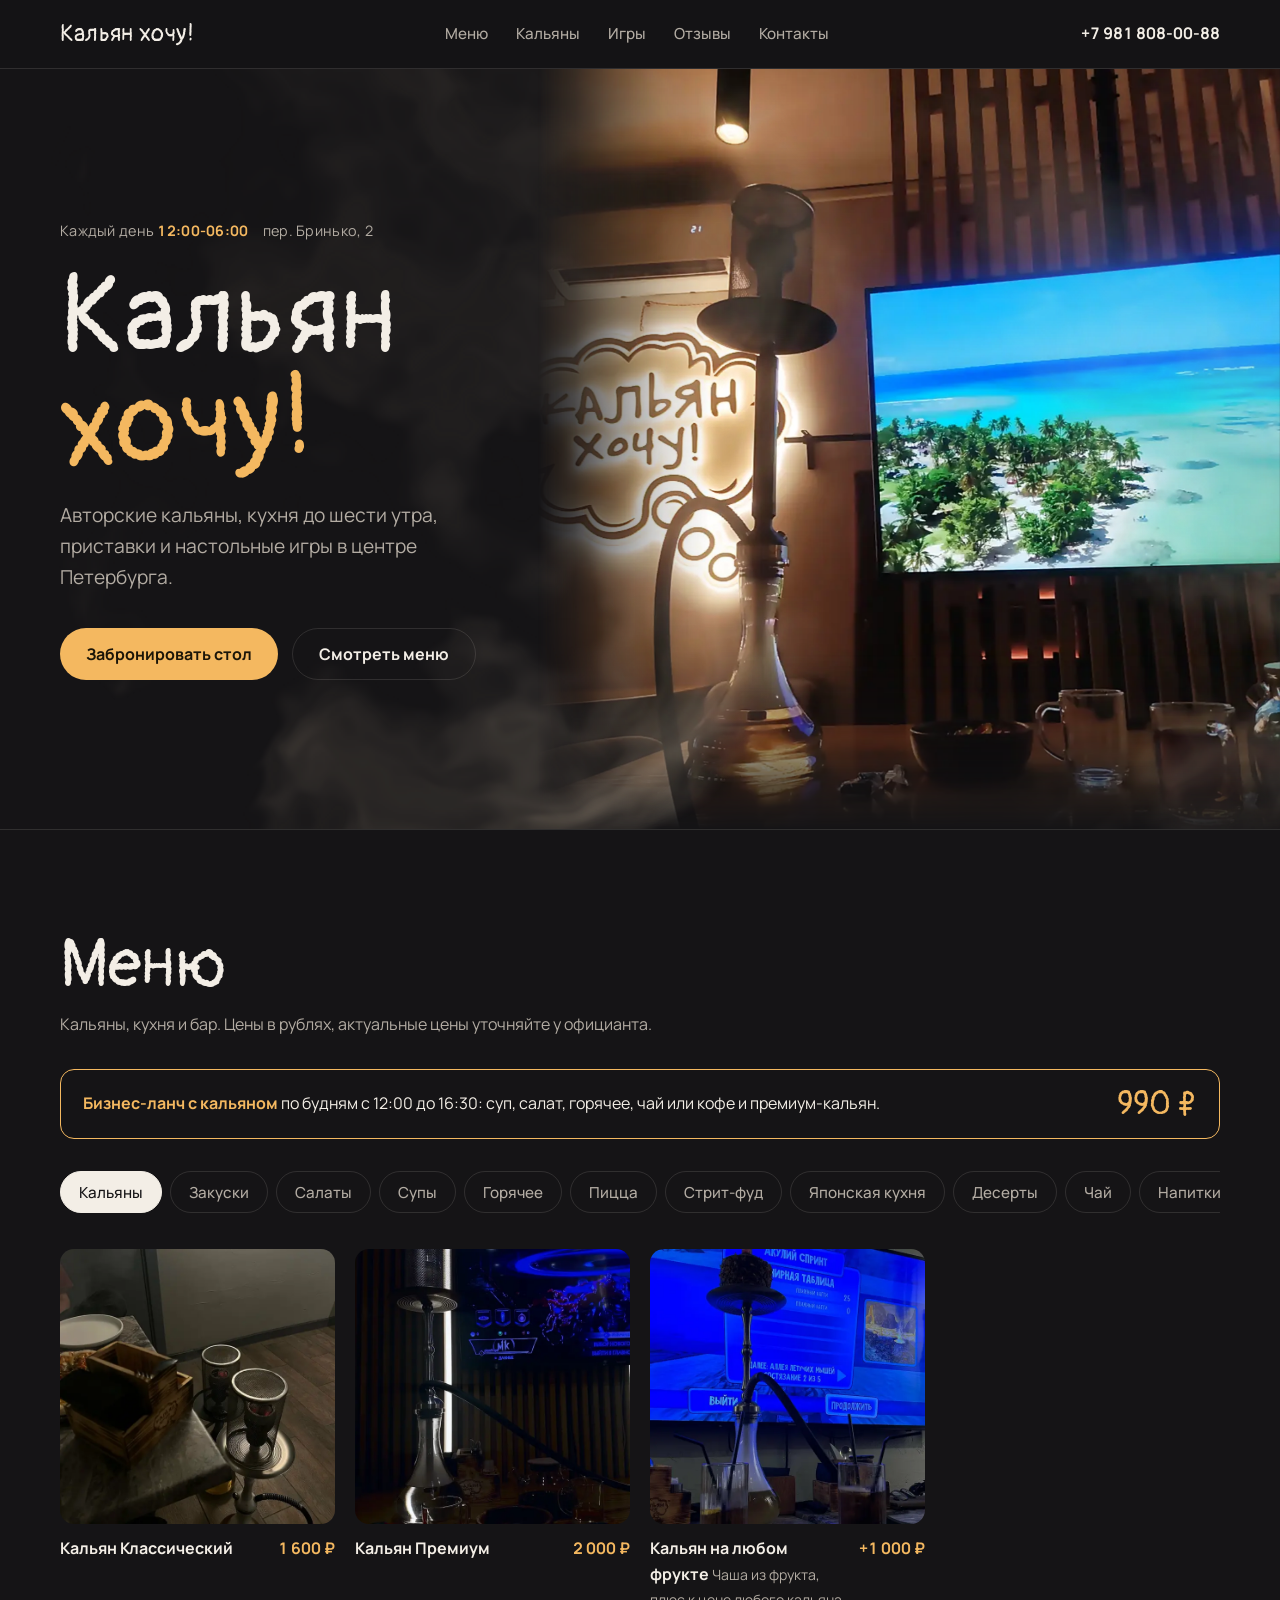
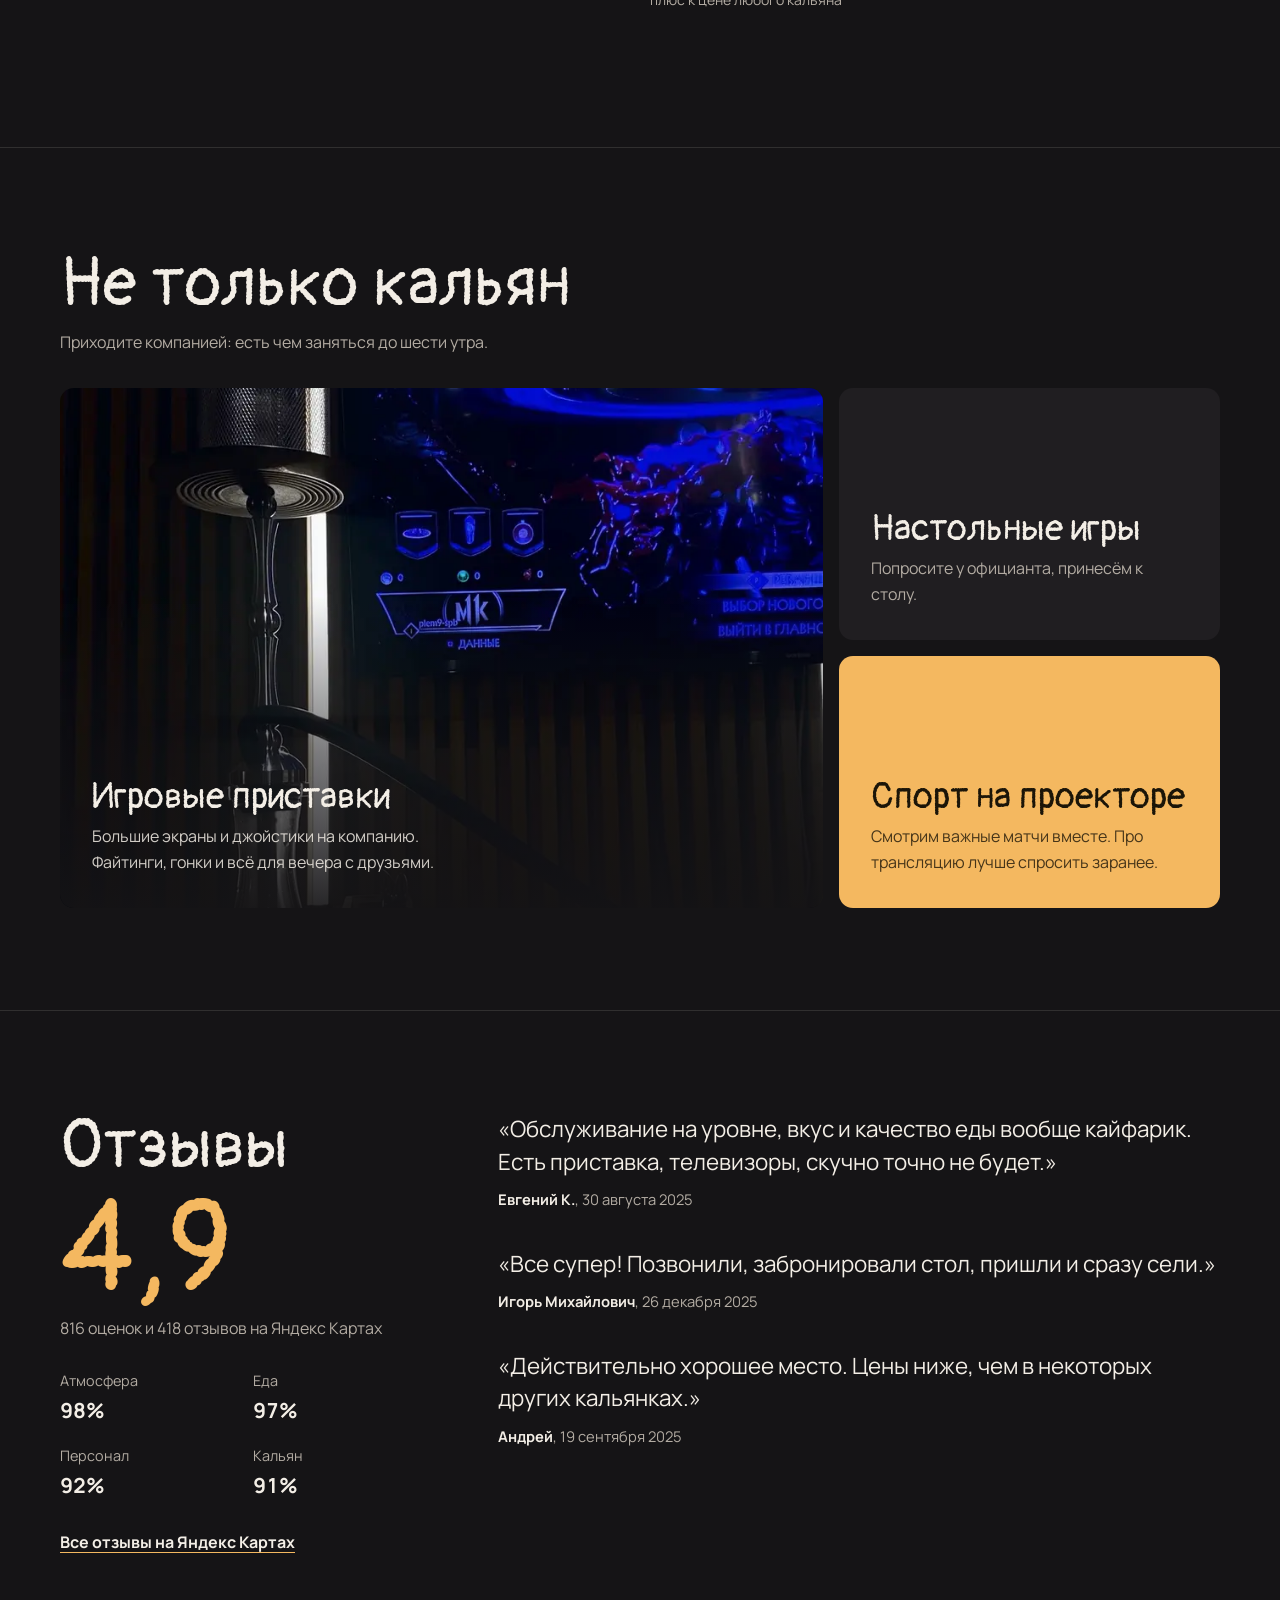
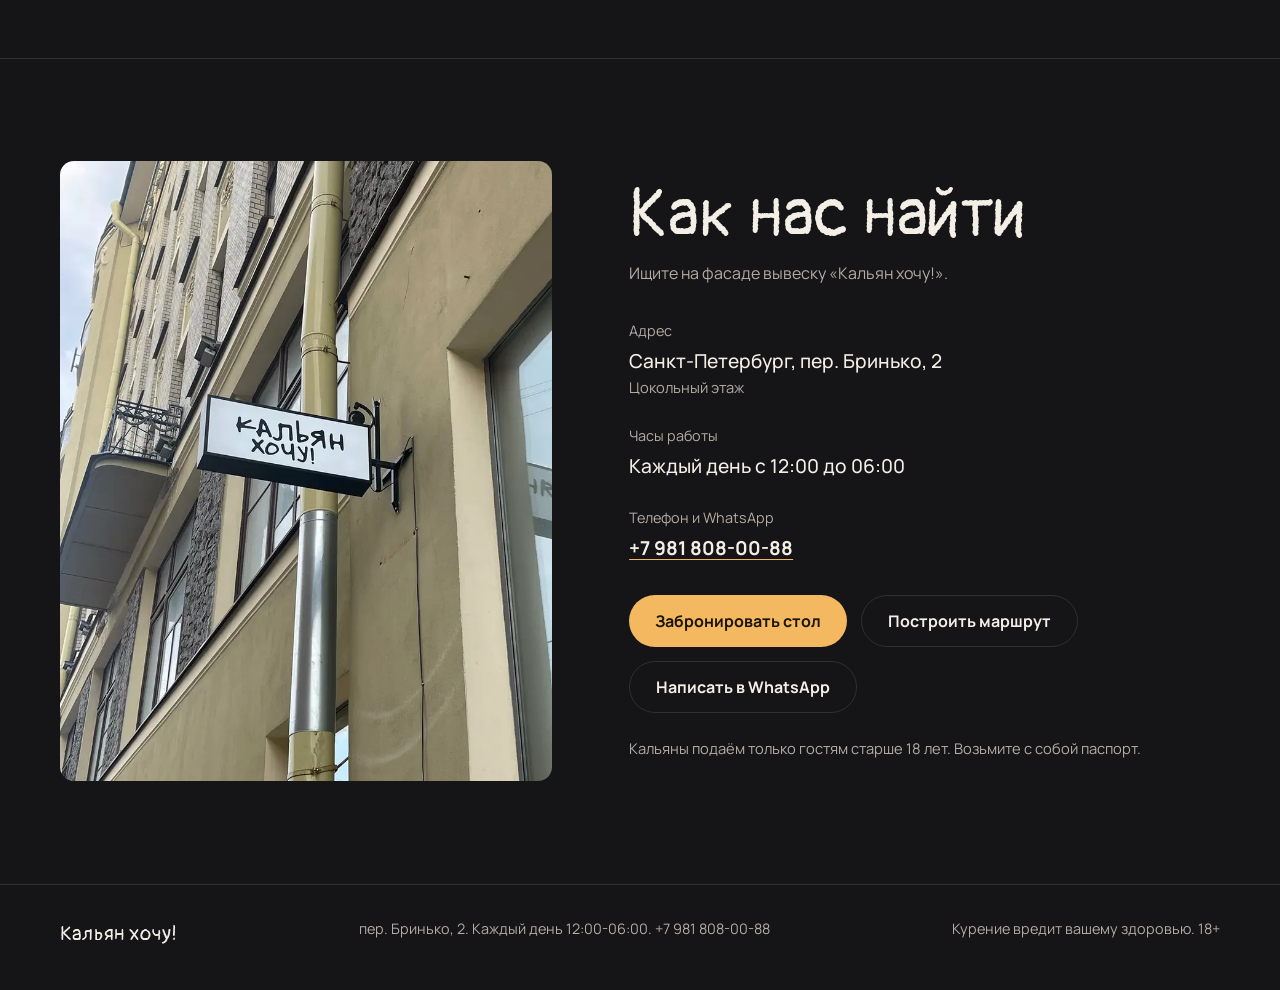
==== index.html @ 224b435f "Hero: soft mask fade instead of overlay gradient, no hard photo edge Co-Authored-By: Claude Opus 5.5" ====
<!doctype html>
<html lang="ru">
<head>
<meta charset="utf-8">
<meta name="viewport" content="width=device-width, initial-scale=1, viewport-fit=cover">
<title>Кальян Хочу</title>
<meta name="description" content="Кальян-бар «Кальян Хочу» в Петербурге: пер. Бринько, 2. Авторские кальяны, кухня до 6 утра, приставки и настольные игры.">
<link rel="preconnect" href="https://fonts.googleapis.com">
<link rel="preconnect" href="https://fonts.gstatic.com" crossorigin>
<link rel="stylesheet" href="https://fonts.googleapis.com/css2?family=Pangolin&family=Manrope:wght@400;500;700&display=swap">
<style>
/* Layout: asymmetric split. Text left, one real venue photo bleeding off the right edge; photo on top on phones. One look only: the lounge at night. */
:root {
  --bg: #151416;
  --surface: #201e21;
  --fg: #f3eee6;
  --muted: #b3aca3;
  --accent: #f4b860;      /* warm glow of the neon cloud sign */
  --accent-ink: #1b1508;
  --line: rgba(243, 238, 230, .12);
  --font-display: "Pangolin", "Comic Sans MS", cursive;
  --font-body: "Manrope", system-ui, -apple-system, "Segoe UI", sans-serif;
  --radius: 14px;
  color-scheme: dark;
}
*, *::before, *::after { box-sizing: border-box; }
html, body { background: var(--bg); color: var(--fg); }
body { margin: 0; font-family: var(--font-body); font-size: 16px; line-height: 1.6; -webkit-font-smoothing: antialiased; }
a { color: inherit; }

.wrap { max-width: 1240px; margin: 0 auto; padding-inline: clamp(16px, 4vw, 40px); }

/* Navigation */
.nav { position: sticky; top: env(safe-area-inset-top, 0px); z-index: 10; background: color-mix(in srgb, var(--bg) 88%, transparent); backdrop-filter: blur(10px); -webkit-backdrop-filter: blur(10px); border-bottom: 1px solid var(--line); }
.nav .wrap { display: flex; align-items: center; justify-content: space-between; gap: 24px; min-height: 68px; }
.brand { font-family: var(--font-display); font-size: 1.5rem; text-decoration: none; letter-spacing: .01em; white-space: nowrap; }
.nav ul { display: flex; gap: 28px; list-style: none; margin: 0; padding: 0; }
.nav ul a { text-decoration: none; color: var(--muted); font-weight: 500; font-size: .95rem; transition: color .2s; }
.nav ul a:hover, .nav ul a:focus-visible { color: var(--fg); }
.nav-phone { font-weight: 700; text-decoration: none; white-space: nowrap; font-variant-numeric: tabular-nums; }
.nav-phone:hover { color: var(--accent); }

/* Hero: text on the dark left, one photo bleeding off the right edge and fading into the background */
.hero { position: relative; overflow: hidden; }
.hero .wrap { position: relative; z-index: 1; display: grid; grid-template-columns: minmax(0, 1fr) minmax(0, 1fr); align-items: center; min-height: min(760px, calc(100dvh - 68px)); padding-block: clamp(40px, 7vw, 88px); }
.hero-copy { min-width: 0; }
.hero-media { position: absolute; inset: 0 0 0 auto; width: 58%; margin: 0; }
.hero-media img { display: block; width: 100%; height: 100%; object-fit: cover; object-position: 0% 46%; }
.hero-media { -webkit-mask-image: linear-gradient(90deg, transparent 0%, rgb(0 0 0 / .2) 5%, rgb(0 0 0 / .55) 11%, rgb(0 0 0 / .85) 17%, #000 23%), linear-gradient(0deg, transparent 0%, rgb(0 0 0 / .5) 9%, #000 24%); -webkit-mask-composite: source-in; mask-image: linear-gradient(90deg, transparent 0%, rgb(0 0 0 / .2) 5%, rgb(0 0 0 / .55) 11%, rgb(0 0 0 / .85) 17%, #000 23%), linear-gradient(0deg, transparent 0%, rgb(0 0 0 / .5) 9%, #000 24%); mask-composite: intersect; }
.smoke { position: absolute; inset: 0; width: 100%; height: 100%; pointer-events: none; z-index: 0; }
.hours { display: inline-flex; flex-wrap: wrap; gap: 6px 14px; margin: 0 0 22px; color: var(--muted); font-size: .9rem; letter-spacing: .02em; }
.hours strong { color: var(--accent); font-weight: 700; font-variant-numeric: tabular-nums; }
h1 { font-family: var(--font-display); font-weight: 400; font-size: clamp(3.4rem, 9vw, 7rem); line-height: .95; margin: 0 0 24px; text-wrap: balance; }
h1 .want { color: var(--accent); display: inline-block; transform: rotate(-3deg); }
.lead { font-size: clamp(1.05rem, 1.6vw, 1.2rem); color: var(--muted); max-width: 36ch; margin: 0 0 36px; }
.ctas { display: flex; flex-wrap: wrap; gap: 14px; }
.btn { display: inline-flex; align-items: center; justify-content: center; min-height: 52px; padding: 0 26px; border-radius: 999px; font-weight: 700; font-size: 1rem; text-decoration: none; white-space: nowrap; transition: transform .15s, background-color .2s, border-color .2s; }
.btn:active { transform: translateY(1px) scale(.98); }
.btn-primary { background: var(--accent); color: var(--accent-ink); }
.btn-primary:hover { background: #f7c97f; }
.btn-ghost { border: 1.5px solid var(--line); color: var(--fg); }
.btn-ghost:hover { border-color: var(--accent); }
.btn:focus-visible, .nav a:focus-visible, .brand:focus-visible { outline: 2px solid var(--accent); outline-offset: 3px; }

@media (prefers-reduced-motion: no-preference) {
  .rise { animation: rise .8s cubic-bezier(.16, 1, .3, 1) both; }
  .d1 { animation-delay: .08s; } .d2 { animation-delay: .16s; } .d3 { animation-delay: .24s; }
  .hero-media img { animation: fade 1.4s ease-out both; }
  @keyframes fade { from { opacity: 0; } }
  @keyframes rise { from { opacity: 0; transform: translateY(18px); } }
}

@media (max-width: 900px) {
  .nav ul { display: none; }
  .hero .wrap { grid-template-columns: 1fr; min-height: 0; padding-block: 0 48px; }
  .hero-media { position: relative; inset: auto; width: auto; height: 92vw; max-height: 560px; }
  .hero-media img { object-position: 0% 50%; }
  .hero-media { -webkit-mask-image: linear-gradient(0deg, transparent 0%, rgb(0 0 0 / .45) 9%, rgb(0 0 0 / .85) 18%, #000 26%); mask-image: linear-gradient(0deg, transparent 0%, rgb(0 0 0 / .45) 9%, rgb(0 0 0 / .85) 18%, #000 26%); }
}
@media (max-width: 420px) {
  .btn { flex: 1 1 100%; }
  .nav-phone { font-size: .9rem; }
}

/* Menu: horizontally scrollable category pills, photo cards for dishes with photos, compact two-column list for the rest */
.menu { padding-block: clamp(56px, 8vw, 104px); border-top: 1px solid var(--line); }
.section-title { font-family: var(--font-display); font-weight: 400; font-size: clamp(2.6rem, 6vw, 4.2rem); line-height: 1; margin: 0 0 12px; }
.section-note { color: var(--muted); margin: 0 0 32px; max-width: 60ch; }
.lunch { display: flex; flex-wrap: wrap; align-items: center; justify-content: space-between; gap: 12px 24px; padding: 18px 22px; margin: 0 0 32px; border: 1.5px solid var(--accent); border-radius: var(--radius); }
.lunch p { margin: 0; min-width: 0; }
.lunch b { color: var(--accent); }
.lunch .price { font-family: var(--font-display); font-size: 2rem; line-height: 1; color: var(--accent); white-space: nowrap; }
.tabs { display: flex; gap: 8px; overflow-x: auto; scrollbar-width: none; margin: 0 0 32px; padding-bottom: 4px; -webkit-overflow-scrolling: touch; }
.tabs::-webkit-scrollbar { display: none; }
.tab { flex: none; min-height: 42px; padding: 0 18px; border-radius: 999px; border: 1.5px solid var(--line); background: transparent; color: var(--muted); font: 500 .95rem var(--font-body); cursor: pointer; transition: color .2s, border-color .2s, background-color .2s; }
.tab:hover { color: var(--fg); border-color: var(--muted); }
.tab[aria-selected="true"] { background: var(--fg); border-color: var(--fg); color: var(--bg); }
.tab:focus-visible { outline: 2px solid var(--accent); outline-offset: 2px; }
.panel h3 { font-family: var(--font-display); font-weight: 400; font-size: 1.8rem; margin: 0 0 20px; }
.js .panel h3 { position: absolute; width: 1px; height: 1px; overflow: hidden; clip: rect(0 0 0 0); }
.panel + .panel { margin-top: 48px; }
.js .panel + .panel { margin-top: 0; }
.cards { display: grid; grid-template-columns: repeat(auto-fill, minmax(min(100%, 230px), 1fr)); gap: 20px; margin: 0 0 32px; }
.card { min-width: 0; }
.card img { display: block; width: 100%; height: auto; aspect-ratio: 1; object-fit: cover; border-radius: var(--radius); background: var(--surface); }
.card-body { display: flex; justify-content: space-between; align-items: baseline; gap: 12px; padding-top: 12px; }
.dish { margin: 0; font-weight: 700; min-width: 0; }
.meta { color: var(--muted); font-size: .88rem; font-weight: 400; }
.cost { white-space: nowrap; font-weight: 700; font-variant-numeric: tabular-nums; color: var(--accent); }
.list { display: grid; grid-template-columns: repeat(2, minmax(0, 1fr)); gap: 22px 56px; margin: 0; padding: 0; list-style: none; }
.list li { display: flex; justify-content: space-between; align-items: baseline; gap: 16px; min-width: 0; }
.list .dish { font-weight: 500; }
.list .meta { display: block; }
@media (max-width: 700px) { .list { grid-template-columns: 1fr; } .cards { grid-template-columns: repeat(2, minmax(0, 1fr)); gap: 14px; } .card-body { flex-direction: column; gap: 4px; } }

/* Games: asymmetric bento. One large photo cell, two text cells stacked beside it */
.games { padding-block: clamp(56px, 8vw, 104px); border-top: 1px solid var(--line); }
.bento { display: grid; grid-template-columns: 2fr 1fr; grid-template-rows: 1fr 1fr; gap: 16px; min-height: 520px; }
.tile { position: relative; min-width: 0; border-radius: var(--radius); overflow: hidden; padding: clamp(22px, 3vw, 32px); display: flex; flex-direction: column; justify-content: flex-end; gap: 8px; }
.tile h3 { font-family: var(--font-display); font-weight: 400; font-size: clamp(1.7rem, 3vw, 2.3rem); line-height: 1.05; margin: 0; }
.tile p { margin: 0; color: var(--muted); max-width: 40ch; }
.tile-photo { grid-row: span 2; }
.tile-photo img { position: absolute; inset: 0; width: 100%; height: 100%; object-fit: cover; object-position: 50% 35%; }
.tile-photo::after { content: ""; position: absolute; inset: 0; background: linear-gradient(0deg, rgb(21 20 22 / .92) 0%, rgb(21 20 22 / .55) 30%, rgb(21 20 22 / 0) 60%); }
.tile-photo > div { position: relative; z-index: 1; display: grid; gap: 8px; }
.tile-photo p { color: var(--fg); opacity: .85; }
.tile-board { background: var(--surface); }
.tile-sport { background: var(--accent); color: var(--accent-ink); }
.tile-sport p { color: var(--accent-ink); opacity: .8; }
@media (max-width: 760px) {
  .bento { grid-template-columns: 1fr; grid-template-rows: none; min-height: 0; }
  .tile-photo { grid-row: auto; min-height: 380px; }
  .tile { min-height: 180px; }
}

/* Reviews: rating column on the left, three short quotes on the right */
.reviews { padding-block: clamp(56px, 8vw, 104px); border-top: 1px solid var(--line); }
.reviews .wrap { display: grid; grid-template-columns: minmax(0, 1fr) minmax(0, 2fr); gap: clamp(32px, 6vw, 88px); align-items: start; }
.score { font-family: var(--font-display); font-size: clamp(5rem, 11vw, 8rem); line-height: .9; color: var(--accent); margin: 0; }
.score-note { color: var(--muted); margin: 8px 0 28px; }
.stats { display: grid; grid-template-columns: repeat(2, minmax(0, 1fr)); gap: 16px 24px; margin: 0 0 28px; }
.stats div { display: grid; gap: 2px; }
.stats dt { color: var(--muted); font-size: .9rem; }
.stats dd { margin: 0; font-weight: 700; font-size: 1.3rem; font-variant-numeric: tabular-nums; }
.link { color: var(--fg); font-weight: 700; text-underline-offset: 4px; text-decoration-color: var(--accent); }
.link:hover { color: var(--accent); }
.quotes { display: grid; gap: 36px; margin: 0; padding: 0; list-style: none; }
.quotes blockquote { margin: 0 0 10px; font-size: clamp(1.15rem, 2vw, 1.4rem); line-height: 1.45; }
.quotes figcaption { color: var(--muted); font-size: .92rem; }
.quotes figcaption b { color: var(--fg); font-weight: 700; }
.quotes figure { margin: 0; }

/* Contacts: street sign photo next to the practical details */
.contacts { padding-block: clamp(56px, 8vw, 104px); border-top: 1px solid var(--line); }
.contacts .wrap { display: grid; grid-template-columns: minmax(0, 5fr) minmax(0, 6fr); gap: clamp(32px, 6vw, 80px); align-items: center; }
.contacts-photo { margin: 0; min-width: 0; }
.contacts-photo img { display: block; width: 100%; height: auto; max-height: 620px; object-fit: cover; border-radius: var(--radius); }
.facts { display: grid; gap: 24px; margin: 0 0 32px; }
.facts div { display: grid; gap: 4px; }
.facts dt { color: var(--muted); font-size: .9rem; }
.facts dd { margin: 0; font-size: 1.2rem; font-weight: 500; }
.facts dd small { display: block; color: var(--muted); font-size: .92rem; font-weight: 400; }
.age { margin: 24px 0 0; color: var(--muted); font-size: .92rem; }

/* Footer */
.footer { border-top: 1px solid var(--line); padding-block: 32px 40px; color: var(--muted); font-size: .9rem; }
.footer .wrap { display: flex; flex-wrap: wrap; justify-content: space-between; gap: 12px 32px; }
.footer .brand { color: var(--fg); font-size: 1.3rem; }
.footer p { margin: 0; }

@media (max-width: 860px) {
  .reviews .wrap, .contacts .wrap { grid-template-columns: 1fr; }
  .contacts-photo img { max-height: 420px; }
}
</style>
</head>
<body>

<header class="nav">
  <div class="wrap">
    <a class="brand" href="#top">Кальян хочу!</a>
    <nav aria-label="Разделы">
      <ul>
        <li><a href="#menu">Меню</a></li>
        <li><a href="#hookah">Кальяны</a></li>
        <li><a href="#games">Игры</a></li>
        <li><a href="#reviews">Отзывы</a></li>
        <li><a href="#contacts">Контакты</a></li>
      </ul>
    </nav>
    <a class="nav-phone" href="tel:+79818080088">+7 981 808-00-88</a>
  </div>
</header>

<main id="top">
  <section class="hero">
    <figure class="hero-media">
        <img src="img/hero-neon.webp" width="1100" height="1465" alt="Кальян на столе на фоне светящейся вывески «Кальян хочу!»" fetchpriority="high">
      </figure>
    <canvas class="smoke" aria-hidden="true"></canvas>
    <div class="wrap">
      <div class="hero-copy">
        <p class="hours rise"><span>Каждый день <strong>12:00-06:00</strong></span><span>пер. Бринько, 2</span></p>
        <h1 class="rise d1">Кальян <span class="want">хочу!</span></h1>
        <p class="lead rise d2">Авторские кальяны, кухня до шести утра, приставки и настольные игры в центре Петербурга.</p>
        <div class="ctas rise d3">
          <a class="btn btn-primary" href="tel:+79818080088">Забронировать стол</a>
          <a class="btn btn-ghost" href="#menu">Смотреть меню</a>
        </div>
      </div>
    </div>
  </section>

<script>
/* Hookah smoke: slow, light fog creeping across the whole hero (WebGL noise). One still frame for reduced motion. */
(function () {
  var hero = document.querySelector('.hero'), cv = hero && hero.querySelector('.smoke');
  if (!cv) return;
  var gl = cv.getContext('webgl', { premultipliedAlpha: true, alpha: true, antialias: false });
  if (!gl) { cv.remove(); return; }
  var vs = 'attribute vec2 p;void main(){gl_Position=vec4(p,0.,1.);}';
  var fs = [
    'precision mediump float;uniform vec2 r;uniform float t;',
    'float h(vec2 p){return fract(sin(dot(p,vec2(127.1,311.7)))*43758.5453);}',
    'float n(vec2 p){vec2 i=floor(p),f=fract(p);f=f*f*(3.-2.*f);',
    'return mix(mix(h(i),h(i+vec2(1,0)),f.x),mix(h(i+vec2(0,1)),h(i+vec2(1,1)),f.x),f.y);}',
    'float fbm(vec2 p){float v=0.,a=.5;mat2 m=mat2(1.6,1.2,-1.2,1.6);for(int i=0;i<5;i++){v+=a*n(p);p=m*p;a*=.5;}return v;}',
    'void main(){vec2 uv=gl_FragCoord.xy/r;vec2 p=vec2(uv.x*r.x/r.y,uv.y)*2.2;',
    'vec2 q=vec2(fbm(p+vec2(t*.05,-t*.02)),fbm(p+vec2(5.2,1.3)-vec2(t*.03,t*.015)));',
    'float d=fbm(p+2.4*q+vec2(-t*.04,-t*.025));',
    'd=smoothstep(.42,.95,d);',
    'float fall=mix(1.,.45,smoothstep(.0,1.,uv.y));',
    'float a=d*fall*.5;',
    'vec3 c=mix(vec3(.95,.9,.84),vec3(1.,.86,.66),q.x);',
    'gl_FragColor=vec4(c*a,a);}'
  ].join('\n');
  function sh(type, src) { var s = gl.createShader(type); gl.shaderSource(s, src); gl.compileShader(s); return s; }
  var pr = gl.createProgram();
  gl.attachShader(pr, sh(gl.VERTEX_SHADER, vs)); gl.attachShader(pr, sh(gl.FRAGMENT_SHADER, fs)); gl.linkProgram(pr);
  if (!gl.getProgramParameter(pr, gl.LINK_STATUS)) { cv.remove(); return; }
  gl.useProgram(pr);
  gl.bindBuffer(gl.ARRAY_BUFFER, gl.createBuffer());
  gl.bufferData(gl.ARRAY_BUFFER, new Float32Array([-1, -1, 3, -1, -1, 3]), gl.STATIC_DRAW);
  var loc = gl.getAttribLocation(pr, 'p'); gl.enableVertexAttribArray(loc); gl.vertexAttribPointer(loc, 2, gl.FLOAT, false, 0, 0);
  var uR = gl.getUniformLocation(pr, 'r'), uT = gl.getUniformLocation(pr, 't');
  var still = window.matchMedia('(prefers-reduced-motion: reduce)').matches, on = true, raf = 0, t0 = performance.now();
  function size() {
    var s = 0.5, w = Math.max(1, Math.round(cv.clientWidth * s)), h = Math.max(1, Math.round(cv.clientHeight * s));
    if (cv.width !== w || cv.height !== h) { cv.width = w; cv.height = h; gl.viewport(0, 0, w, h); }
    gl.uniform2f(uR, w, h);
  }
  function draw(now) {
    gl.uniform1f(uT, 20 + (now - t0) / 1000);
    gl.drawArrays(gl.TRIANGLES, 0, 3);
    if (!still && on) raf = requestAnimationFrame(draw);
  }
  size(); draw(t0);
  window.addEventListener('resize', function () { size(); if (still) draw(performance.now()); });
  if ('IntersectionObserver' in window) new IntersectionObserver(function (e) {
    on = e[0].isIntersecting; cancelAnimationFrame(raf); if (on && !still) raf = requestAnimationFrame(draw);
  }).observe(hero);
})();
</script>

  <section class="menu" id="menu">
    <div class="wrap">
      <h2 class="section-title">Меню</h2>
      <p class="section-note">Кальяны, кухня и бар. Цены в рублях, актуальные цены уточняйте у официанта.</p>
      <div class="lunch" id="hookah">
        <p><b>Бизнес-ланч с кальяном</b> по будням с 12:00 до 16:30: суп, салат, горячее, чай или кофе и премиум-кальян.</p>
        <span class="price">990 ₽</span>
      </div>
      <div class="tabs" role="tablist" aria-label="Разделы меню"><button class="tab" role="tab" type="button" data-target="m-hookah" aria-controls="m-hookah">Кальяны</button><button class="tab" role="tab" type="button" data-target="m-snacks" aria-controls="m-snacks">Закуски</button><button class="tab" role="tab" type="button" data-target="m-salads" aria-controls="m-salads">Салаты</button><button class="tab" role="tab" type="button" data-target="m-soups" aria-controls="m-soups">Супы</button><button class="tab" role="tab" type="button" data-target="m-hot" aria-controls="m-hot">Горячее</button><button class="tab" role="tab" type="button" data-target="m-pizza" aria-controls="m-pizza">Пицца</button><button class="tab" role="tab" type="button" data-target="m-street" aria-controls="m-street">Стрит-фуд</button><button class="tab" role="tab" type="button" data-target="m-japan" aria-controls="m-japan">Японская кухня</button><button class="tab" role="tab" type="button" data-target="m-desserts" aria-controls="m-desserts">Десерты</button><button class="tab" role="tab" type="button" data-target="m-tea" aria-controls="m-tea">Чай</button><button class="tab" role="tab" type="button" data-target="m-drinks" aria-controls="m-drinks">Напитки</button><button class="tab" role="tab" type="button" data-target="m-beer" aria-controls="m-beer">Пиво</button></div>
      <div class="panel" id="m-hookah" role="tabpanel"><h3>Кальяны</h3><div class="cards"><article class="card"><img src="img/menu/hookah-classic.webp" width="640" height="640" loading="lazy" alt="Кальян Классический"><div class="card-body"><p class="dish">Кальян Классический </p><span class="cost">1 600 ₽</span></div></article><article class="card"><img src="img/menu/hookah-premium.webp" width="640" height="640" loading="lazy" alt="Кальян Премиум"><div class="card-body"><p class="dish">Кальян Премиум </p><span class="cost">2 000 ₽</span></div></article><article class="card"><img src="img/menu/hookah-fruit.webp" width="640" height="640" loading="lazy" alt="Кальян на любом фрукте"><div class="card-body"><p class="dish">Кальян на любом фрукте <span class="meta">Чаша из фрукта, плюс к цене любого кальяна</span></p><span class="cost">+1 000 ₽</span></div></article></div></div><div class="panel" id="m-snacks" role="tabpanel"><h3>Закуски</h3><div class="cards"><article class="card"><img src="img/menu/tempura.webp" width="640" height="640" loading="lazy" alt="Креветки темпура"><div class="card-body"><p class="dish">Креветки темпура <span class="meta">120/40 г</span></p><span class="cost">620 ₽</span></div></article><article class="card"><img src="img/menu/bruschetta.webp" width="640" height="640" loading="lazy" alt="Брускетта с лососем"><div class="card-body"><p class="dish">Брускетта с лососем <span class="meta">200 г</span></p><span class="cost">590 ₽</span></div></article></div><ul class="list"><li><p class="dish">Брускетта с говядиной и пармезаном <span class="meta">200 г</span></p><span class="cost">620 ₽</span></li><li><p class="dish">Брускетта с вялеными томатами <span class="meta">200 г</span></p><span class="cost">490 ₽</span></li><li><p class="dish">Чесночные гренки <span class="meta">80/40 г</span></p><span class="cost">уточняйте</span></li><li><p class="dish">Сырные палочки <span class="meta">110/40 г</span></p><span class="cost">уточняйте</span></li></ul></div><div class="panel" id="m-salads" role="tabpanel"><h3>Салаты</h3><div class="cards"><article class="card"><img src="img/menu/caesar.webp" width="640" height="640" loading="lazy" alt="Цезарь с курицей"><div class="card-body"><p class="dish">Цезарь с курицей <span class="meta">280 г</span></p><span class="cost">590 ₽</span></div></article></div><ul class="list"><li><p class="dish">Салат с говядиной <span class="meta">240 г</span></p><span class="cost">720 ₽</span></li><li><p class="dish">Цезарь с креветками <span class="meta">260 г</span></p><span class="cost">620 ₽</span></li><li><p class="dish">Греческий салат <span class="meta">280 г</span></p><span class="cost">590 ₽</span></li><li><p class="dish">Салат с хрустящими баклажанами <span class="meta">370 г</span></p><span class="cost">690 ₽</span></li><li><p class="dish">Салат Деревенский <span class="meta">220 г</span></p><span class="cost">490 ₽</span></li></ul></div><div class="panel" id="m-soups" role="tabpanel"><h3>Супы</h3><div class="cards"><article class="card"><img src="img/menu/borsch.webp" width="640" height="640" loading="lazy" alt="Борщ с говядиной"><div class="card-body"><p class="dish">Борщ с говядиной <span class="meta">280 г</span></p><span class="cost">550 ₽</span></div></article></div><ul class="list"><li><p class="dish">Куриный суп <span class="meta">260 г</span></p><span class="cost">490 ₽</span></li><li><p class="dish">Том Ям с морепродуктами <span class="meta">320 г</span></p><span class="cost">690 ₽</span></li></ul></div><div class="panel" id="m-hot" role="tabpanel"><h3>Горячее</h3><div class="cards"><article class="card"><img src="img/menu/ribs.webp" width="640" height="640" loading="lazy" alt="Свиные рёбра"><div class="card-body"><p class="dish">Свиные рёбра <span class="meta">250-270 г</span></p><span class="cost">720 ₽</span></div></article><article class="card"><img src="img/menu/wok.webp" width="640" height="640" loading="lazy" alt="ВОК с курицей"><div class="card-body"><p class="dish">ВОК с курицей <span class="meta">290 г</span></p><span class="cost">590 ₽</span></div></article><article class="card"><img src="img/menu/carbonara.webp" width="640" height="640" loading="lazy" alt="Спагетти Карбонара"><div class="card-body"><p class="dish">Спагетти Карбонара <span class="meta">190 г</span></p><span class="cost">620 ₽</span></div></article><article class="card"><img src="img/menu/chicken.webp" width="640" height="640" loading="lazy" alt="Куриная грудка"><div class="card-body"><p class="dish">Куриная грудка <span class="meta">260 г, со свежими овощами</span></p><span class="cost">620 ₽</span></div></article></div><ul class="list"><li><p class="dish">Бифштекс <span class="meta">280 г, с картофельным пюре</span></p><span class="cost">690 ₽</span></li><li><p class="dish">ВОК с креветками <span class="meta">290 г</span></p><span class="cost">620 ₽</span></li><li><p class="dish">Паста с лососем и креветками <span class="meta">190 г</span></p><span class="cost">690 ₽</span></li><li><p class="dish">Паста с курицей и беконом <span class="meta">190 г</span></p><span class="cost">670 ₽</span></li><li><p class="dish">Паста с курицей и грибами <span class="meta">190 г</span></p><span class="cost">550 ₽</span></li><li><p class="dish">Куриные котлеты <span class="meta">230 г</span></p><span class="cost">550 ₽</span></li><li><p class="dish">Пельмени со сметаной <span class="meta">260 г</span></p><span class="cost">620 ₽</span></li><li><p class="dish">Рваная говядина <span class="meta">100 г</span></p><span class="cost">870 ₽</span></li></ul></div><div class="panel" id="m-pizza" role="tabpanel"><h3>Пицца</h3><div class="cards"><article class="card"><img src="img/menu/pizza-pesto.webp" width="640" height="640" loading="lazy" alt="Пеперони"><div class="card-body"><p class="dish">Пеперони <span class="meta">280 г</span></p><span class="cost">590 ₽</span></div></article><article class="card"><img src="img/menu/pizza-cheese.webp" width="640" height="640" loading="lazy" alt="4 сыра"><div class="card-body"><p class="dish">4 сыра <span class="meta">260 г</span></p><span class="cost">590 ₽</span></div></article></div><ul class="list"><li><p class="dish">Чикен Песто <span class="meta">280 г</span></p><span class="cost">590 ₽</span></li></ul></div><div class="panel" id="m-street" role="tabpanel"><h3>Стрит-фуд</h3><div class="cards"><article class="card"><img src="img/menu/burger.webp" width="640" height="640" loading="lazy" alt="Бургер с говядиной"><div class="card-body"><p class="dish">Бургер с говядиной <span class="meta">360 г, с картофелем фри</span></p><span class="cost">720 ₽</span></div></article></div><ul class="list"><li><p class="dish">Бургер с рваной говядиной <span class="meta">420 г, с картофелем фри</span></p><span class="cost">870 ₽</span></li><li><p class="dish">Бургер с курицей <span class="meta">360 г, с картофелем фри</span></p><span class="cost">620 ₽</span></li><li><p class="dish">Кесадилья с курицей <span class="meta">360 г, с картофелем фри</span></p><span class="cost">590 ₽</span></li><li><p class="dish">Сэндвич с курицей <span class="meta">290 г</span></p><span class="cost">490 ₽</span></li></ul></div><div class="panel" id="m-japan" role="tabpanel"><h3>Японская кухня</h3><div class="cards"><article class="card"><img src="img/menu/poke.webp" width="640" height="640" loading="lazy" alt="Поке с лососем"><div class="card-body"><p class="dish">Поке с лососем <span class="meta">260 г</span></p><span class="cost">620 ₽</span></div></article></div><ul class="list"><li><p class="dish">Филадельфия с лососем <span class="meta">210 г</span></p><span class="cost">690 ₽</span></li><li><p class="dish">Темпура ролл с креветками <span class="meta">190 г</span></p><span class="cost">620 ₽</span></li><li><p class="dish">Темпура ролл с лососем <span class="meta">190 г</span></p><span class="cost">620 ₽</span></li><li><p class="dish">Запечённый ролл с лососем <span class="meta">220 г</span></p><span class="cost">590 ₽</span></li><li><p class="dish">Запечённый ролл с курицей <span class="meta">230 г</span></p><span class="cost">450 ₽</span></li></ul></div><div class="panel" id="m-desserts" role="tabpanel"><h3>Десерты</h3><div class="cards"><article class="card"><img src="img/menu/baklava.webp" width="640" height="640" loading="lazy" alt="Пахлава фисташковая"><div class="card-body"><p class="dish">Пахлава фисташковая </p><span class="cost">490 ₽</span></div></article><article class="card"><img src="img/menu/fondant.webp" width="640" height="640" loading="lazy" alt="Шоколадный фондан с мороженым"><div class="card-body"><p class="dish">Шоколадный фондан с мороженым </p><span class="cost">540 ₽</span></div></article></div><ul class="list"><li><p class="dish">Чизкейк Нью-Йорк </p><span class="cost">350 ₽</span></li><li><p class="dish">Мороженое <span class="meta">3 шарика</span></p><span class="cost">190 ₽</span></li></ul></div><div class="panel" id="m-tea" role="tabpanel"><h3>Чай</h3><ul class="list"><li><p class="dish">Фирменный чай <span class="meta">800 мл, облепиховый, малина с имбирём, пуэр на вишне, витаминный</span></p><span class="cost">690 ₽</span></li><li><p class="dish">Чёрный <span class="meta">800 мл, ассам, эрл грей</span></p><span class="cost">460 ₽</span></li><li><p class="dish">Зелёный <span class="meta">800 мл, жасминовый, сенча</span></p><span class="cost">460 ₽</span></li><li><p class="dish">Травяной и фруктовый <span class="meta">800 мл, бодрость, лесной сбор, гречишный, вишнёвый пунш</span></p><span class="cost">460 ₽</span></li><li><p class="dish">Улун <span class="meta">800 мл, габа алишань, те гуань инь, да хун пао</span></p><span class="cost">460 ₽</span></li><li><p class="dish">Пуэр <span class="meta">800 мл, шу пуэр «Лао Ча Тоу 20 лет»</span></p><span class="cost">460 ₽</span></li></ul></div><div class="panel" id="m-drinks" role="tabpanel"><h3>Напитки</h3><ul class="list"><li><p class="dish">Домашний лимонад <span class="meta">400 мл, киви, яблоко-базилик, ананас-клюква, малина-огурец, манго-маракуйя, груша-апельсин</span></p><span class="cost">420 ₽</span></li><li><p class="dish">Домашний лимонад <span class="meta">1 л, те же вкусы, кувшин на компанию</span></p><span class="cost">690 ₽</span></li><li><p class="dish">Кола <span class="meta">330 мл</span></p><span class="cost">290 ₽</span></li><li><p class="dish">Вода с газом или без </p><span class="cost">290 ₽</span></li><li><p class="dish">Сок <span class="meta">300 мл</span></p><span class="cost">250 ₽</span></li><li><p class="dish">Red Bull <span class="meta">355 мл</span></p><span class="cost">390 ₽</span></li></ul></div><div class="panel" id="m-beer" role="tabpanel"><h3>Пиво</h3><ul class="list"><li><p class="dish">Шпатен <span class="meta">450 мл, светлый лагер, 5,2%</span></p><span class="cost">490 ₽</span></li><li><p class="dish">Корона Экстра <span class="meta">330 мл, светлый лагер, 4,5%</span></p><span class="cost">490 ₽</span></li><li><p class="dish">Пауланер <span class="meta">500 мл, пшеничное нефильтрованное, 5,5%</span></p><span class="cost">550 ₽</span></li><li><p class="dish">Францисканер <span class="meta">450 мл, светлое нефильтрованное, 5,0%</span></p><span class="cost">490 ₽</span></li><li><p class="dish">Гиннесс Стаут <span class="meta">500 мл, тёмное, 4,2%</span></p><span class="cost">550 ₽</span></li><li><p class="dish">Сидр Белый Феникс <span class="meta">450 мл, 5,6%</span></p><span class="cost">490 ₽</span></li></ul></div>
    </div>
  </section>

  <section class="games" id="games">
    <div class="wrap">
      <h2 class="section-title">Не только кальян</h2>
      <p class="section-note">Приходите компанией: есть чем заняться до шести утра.</p>
      <div class="bento">
        <article class="tile tile-photo">
          <img src="img/games-console.webp" width="900" height="1209" loading="lazy" alt="Кальян у экрана с файтингом на игровой приставке">
          <div>
            <h3>Игровые приставки</h3>
            <p>Большие экраны и джойстики на компанию. Файтинги, гонки и всё для вечера с друзьями.</p>
          </div>
        </article>
        <article class="tile tile-board">
          <h3>Настольные игры</h3>
          <p>Попросите у официанта, принесём к столу.</p>
        </article>
        <article class="tile tile-sport">
          <h3>Спорт на проекторе</h3>
          <p>Смотрим важные матчи вместе. Про трансляцию лучше спросить заранее.</p>
        </article>
      </div>
    </div>
  </section>

  <section class="reviews" id="reviews">
    <div class="wrap">
      <div>
        <h2 class="section-title">Отзывы</h2>
        <p class="score">4,9</p>
        <p class="score-note">816 оценок и 418 отзывов на Яндекс Картах</p>
        <dl class="stats">
          <div><dt>Атмосфера</dt><dd>98%</dd></div>
          <div><dt>Еда</dt><dd>97%</dd></div>
          <div><dt>Персонал</dt><dd>92%</dd></div>
          <div><dt>Кальян</dt><dd>91%</dd></div>
        </dl>
        <a class="link" href="https://yandex.ru/maps/?text=%D0%9A%D0%B0%D0%BB%D1%8C%D1%8F%D0%BD%20%D0%A5%D0%BE%D1%87%D1%83%2C%20%D0%BF%D0%B5%D1%80.%20%D0%91%D1%80%D0%B8%D0%BD%D1%8C%D0%BA%D0%BE%2C%202" target="_blank" rel="noopener">Все отзывы на Яндекс Картах</a>
      </div>
      <ul class="quotes">
        <li><figure><blockquote>«Обслуживание на уровне, вкус и качество еды вообще кайфарик. Есть приставка, телевизоры, скучно точно не будет.»</blockquote><figcaption><b>Евгений К.</b>, 30 августа 2025</figcaption></figure></li>
        <li><figure><blockquote>«Все супер! Позвонили, забронировали стол, пришли и сразу сели.»</blockquote><figcaption><b>Игорь Михайлович</b>, 26 декабря 2025</figcaption></figure></li>
        <li><figure><blockquote>«Действительно хорошее место. Цены ниже, чем в некоторых других кальянках.»</blockquote><figcaption><b>Андрей</b>, 19 сентября 2025</figcaption></figure></li>
      </ul>
    </div>
  </section>

  <section class="contacts" id="contacts">
    <div class="wrap">
      <figure class="contacts-photo">
        <img src="img/sign.webp" width="800" height="1067" loading="lazy" alt="Вывеска «Кальян хочу!» на фасаде дома">
      </figure>
      <div>
        <h2 class="section-title">Как нас найти</h2>
        <p class="section-note">Ищите на фасаде вывеску «Кальян хочу!».</p>
        <dl class="facts">
          <div><dt>Адрес</dt><dd>Санкт-Петербург, пер. Бринько, 2<small>Цокольный этаж</small></dd></div>
          <div><dt>Часы работы</dt><dd>Каждый день с 12:00 до 06:00</dd></div>
          <div><dt>Телефон и WhatsApp</dt><dd><a class="link" href="tel:+79818080088">+7 981 808-00-88</a></dd></div>
        </dl>
        <div class="ctas">
          <a class="btn btn-primary" href="tel:+79818080088">Забронировать стол</a>
          <a class="btn btn-ghost" href="https://yandex.ru/maps/?text=%D0%A1%D0%B0%D0%BD%D0%BA%D1%82-%D0%9F%D0%B5%D1%82%D0%B5%D1%80%D0%B1%D1%83%D1%80%D0%B3%2C%20%D0%BF%D0%B5%D1%80.%20%D0%91%D1%80%D0%B8%D0%BD%D1%8C%D0%BA%D0%BE%2C%202" target="_blank" rel="noopener">Построить маршрут</a>
          <a class="btn btn-ghost" href="https://wa.me/79818080088" target="_blank" rel="noopener">Написать в WhatsApp</a>
        </div>
        <p class="age">Кальяны подаём только гостям старше 18 лет. Возьмите с собой паспорт.</p>
      </div>
    </div>
  </section>
</main>

<footer class="footer">
  <div class="wrap">
    <a class="brand" href="#top">Кальян хочу!</a>
    <p>пер. Бринько, 2. Каждый день 12:00-06:00. +7 981 808-00-88</p>
    <p>Курение вредит вашему здоровью. 18+</p>
  </div>
</footer>

<script>
(function () {
  var tabs = document.querySelectorAll('.tab');
  var panels = document.querySelectorAll('.panel');
  if (!tabs.length) return;
  document.documentElement.classList.add('js');
  function show(id) {
    tabs.forEach(function (t) { t.setAttribute('aria-selected', t.dataset.target === id ? 'true' : 'false'); t.tabIndex = t.dataset.target === id ? 0 : -1; });
    panels.forEach(function (p) { p.hidden = p.id !== id; });
  }
  tabs.forEach(function (t, i) {
    t.addEventListener('click', function () { show(t.dataset.target); });
    t.addEventListener('keydown', function (e) {
      var d = e.key === 'ArrowRight' ? 1 : e.key === 'ArrowLeft' ? -1 : 0;
      if (!d) return;
      var n = tabs[(i + d + tabs.length) % tabs.length];
      n.focus(); show(n.dataset.target);
    });
  });
  show(tabs[0].dataset.target);
})();
</script>

</body>
</html>
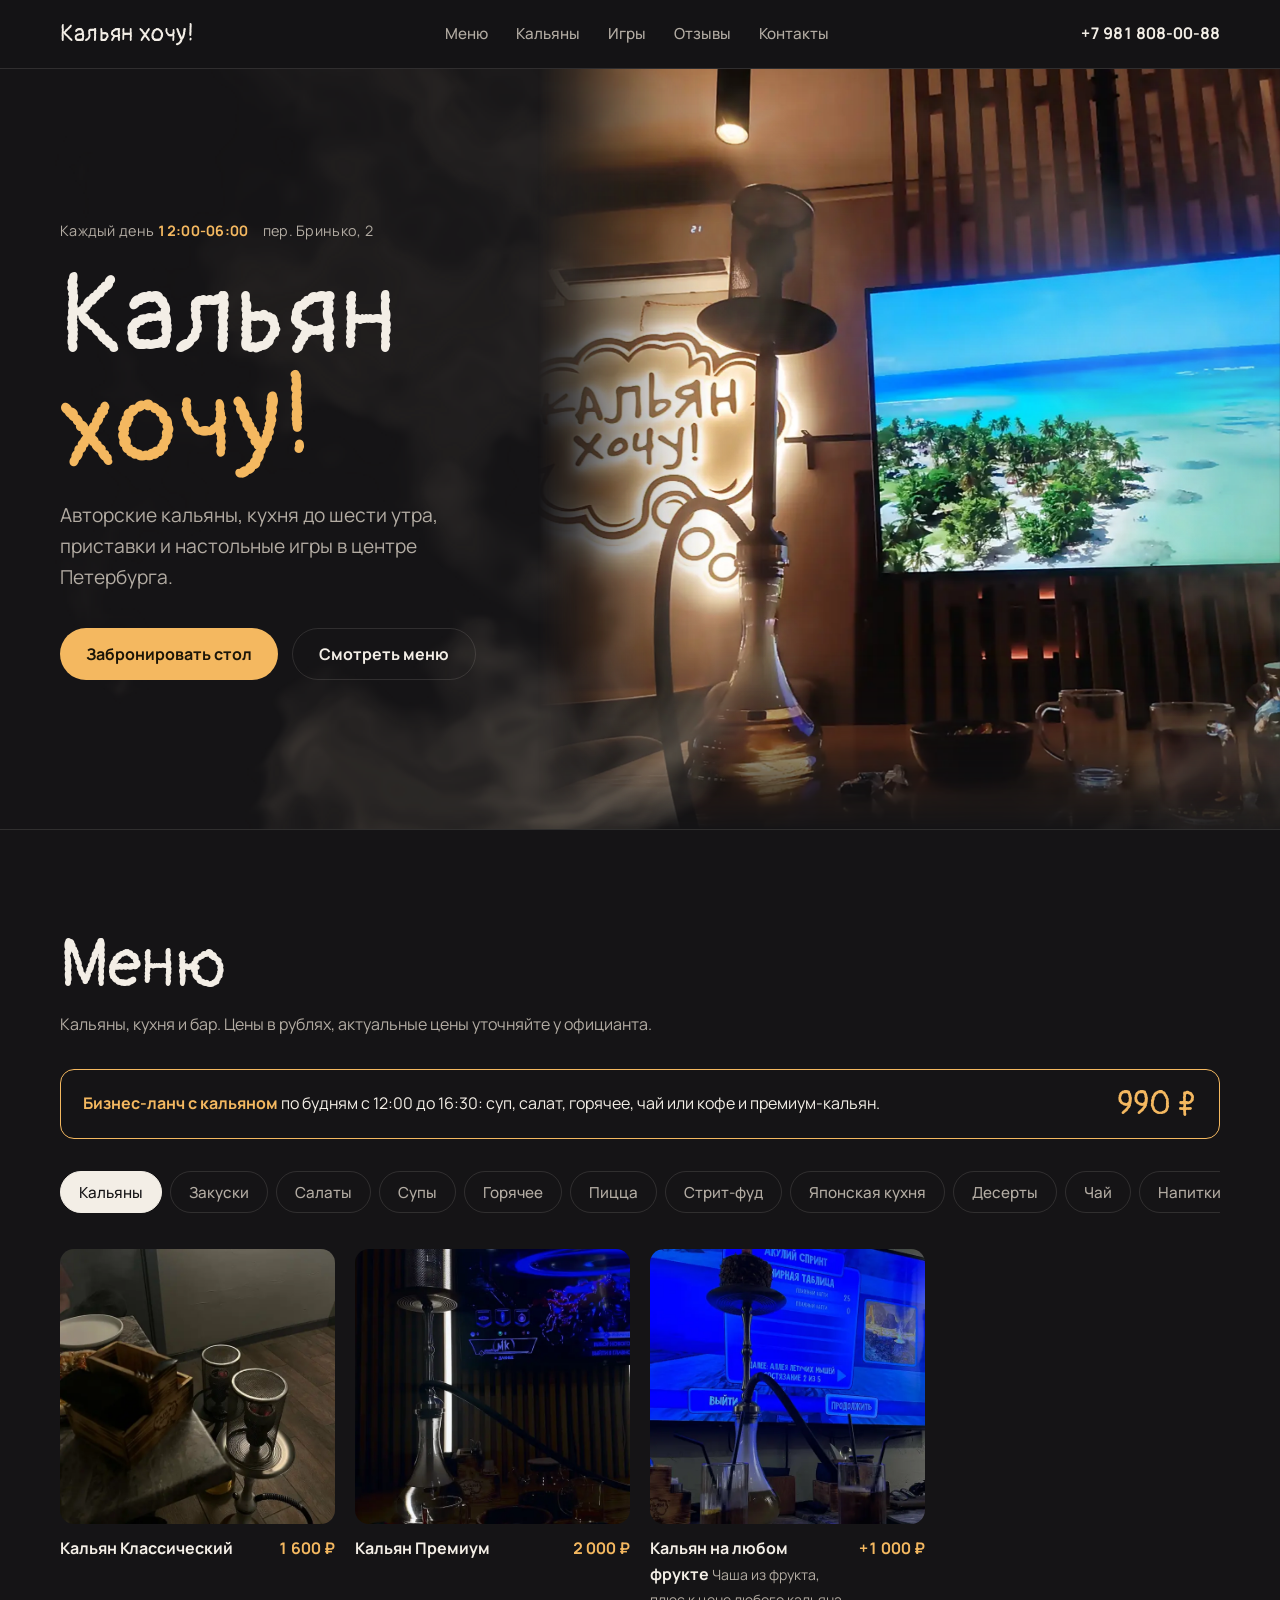
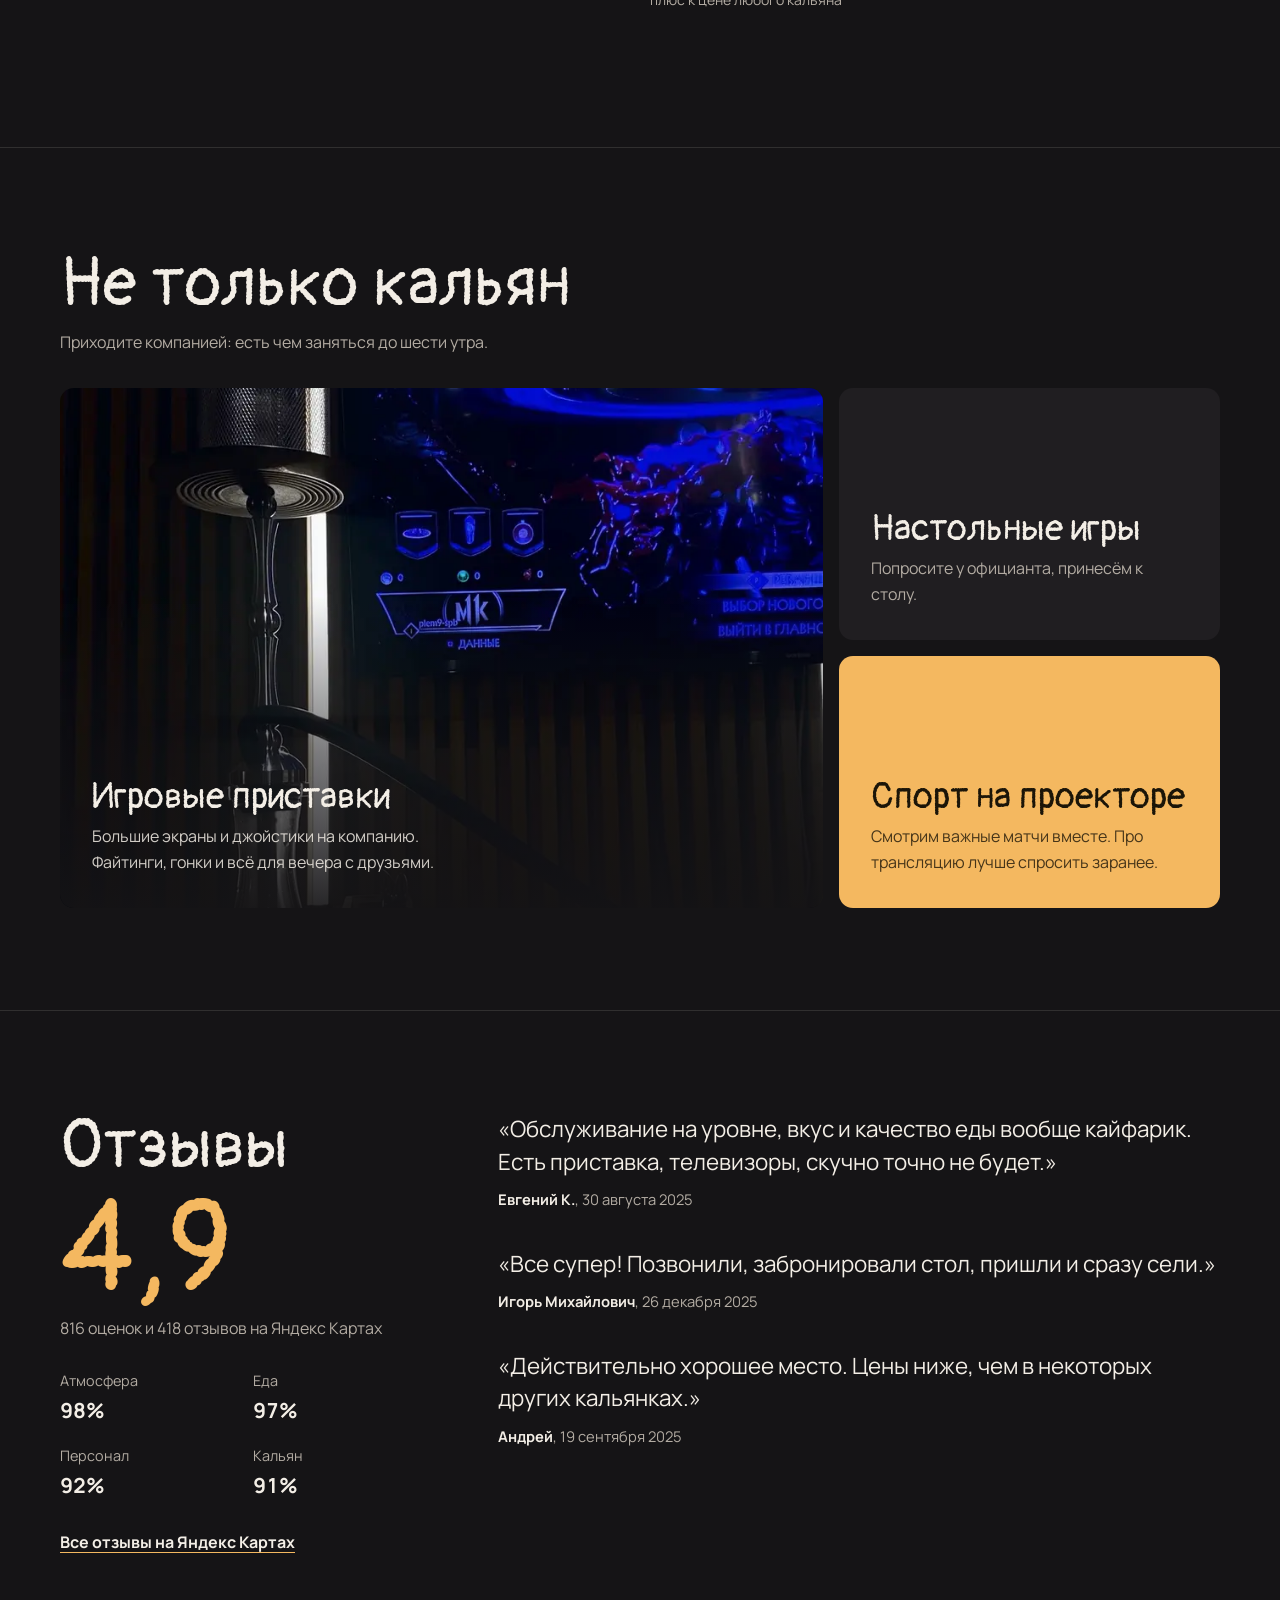
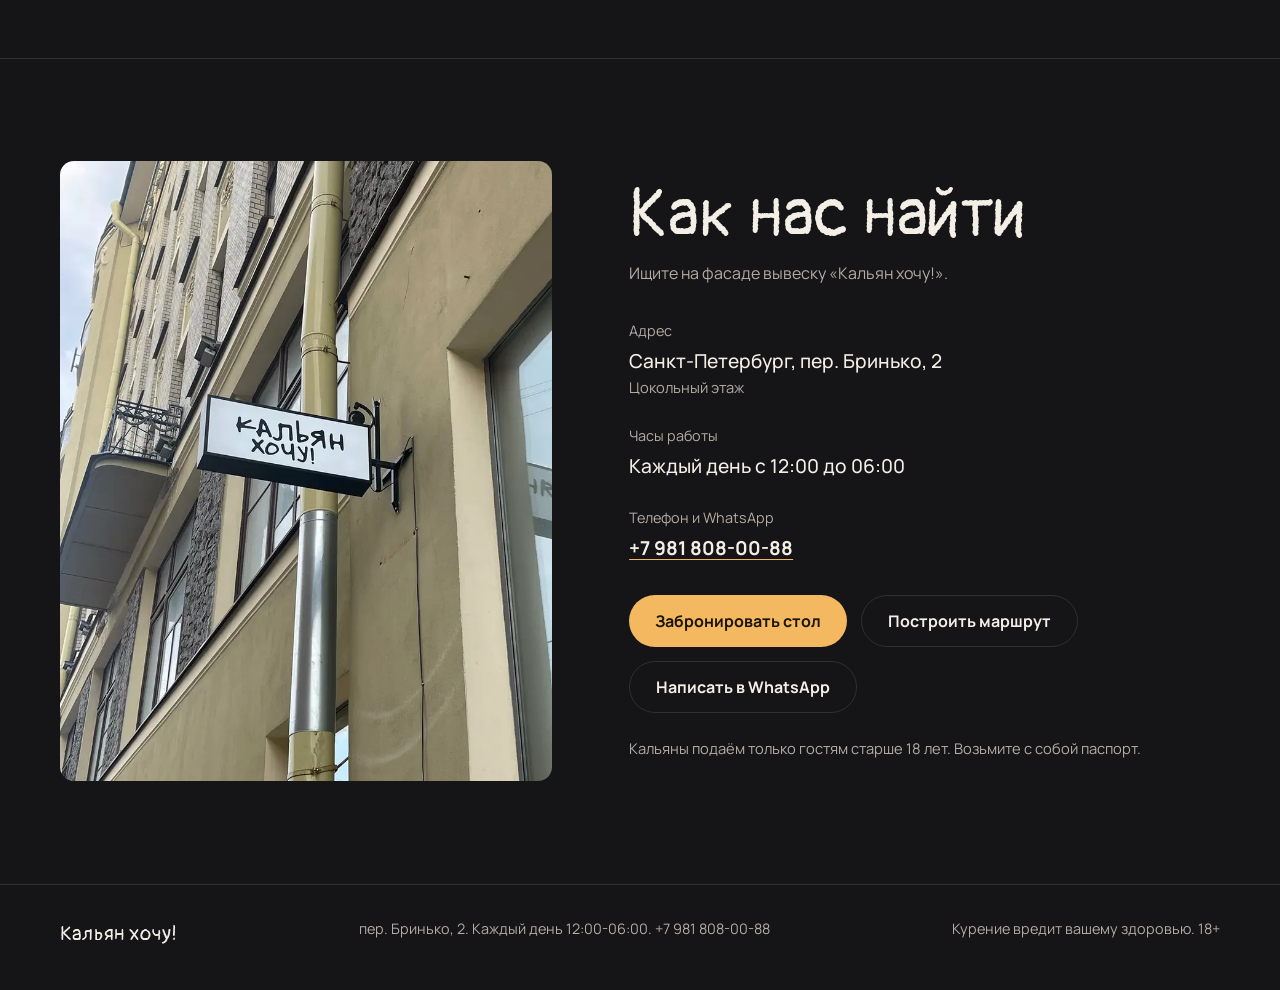
==== commit fe3636e9: "Mobile: burger menu and bottom call/route bar Co-Authored-By: Claude Opus 5.5 <noreply@anthropic.com" ====
--- a/index.html
+++ b/index.html
@@ -35,6 +35,7 @@
 .nav .wrap { display: flex; align-items: center; justify-content: space-between; gap: 24px; min-height: 68px; }
 .brand { font-family: var(--font-display); font-size: 1.5rem; text-decoration: none; letter-spacing: .01em; white-space: nowrap; }
 .nav ul { display: flex; gap: 28px; list-style: none; margin: 0; padding: 0; }
+.nav .menu-cta { display: none; }
 .nav ul a { text-decoration: none; color: var(--muted); font-weight: 500; font-size: .95rem; transition: color .2s; }
 .nav ul a:hover, .nav ul a:focus-visible { color: var(--fg); }
 .nav-phone { font-weight: 700; text-decoration: none; white-space: nowrap; font-variant-numeric: tabular-nums; }
@@ -62,6 +63,16 @@
 .btn-ghost:hover { border-color: var(--accent); }
 .btn:focus-visible, .nav a:focus-visible, .brand:focus-visible { outline: 2px solid var(--accent); outline-offset: 3px; }
 
+/* Mobile: burger menu panel and a bottom bar with call / route */
+.burger { display: none; position: relative; width: 48px; height: 48px; margin-right: -10px; border: 0; background: none; color: var(--fg); cursor: pointer; }
+.burger span { position: absolute; left: 13px; right: 13px; height: 2px; border-radius: 2px; background: currentColor; transition: transform .25s, opacity .2s; }
+.burger span:nth-child(1) { top: 17px; } .burger span:nth-child(2) { top: 23px; } .burger span:nth-child(3) { top: 29px; }
+.nav.open .burger span:nth-child(1) { transform: translateY(6px) rotate(45deg); }
+.nav.open .burger span:nth-child(2) { opacity: 0; }
+.nav.open .burger span:nth-child(3) { transform: translateY(-6px) rotate(-45deg); }
+.burger:focus-visible { outline: 2px solid var(--accent); outline-offset: -4px; border-radius: 10px; }
+.mbar { display: none; }
+
 @media (prefers-reduced-motion: no-preference) {
   .rise { animation: rise .8s cubic-bezier(.16, 1, .3, 1) both; }
   .d1 { animation-delay: .08s; } .d2 { animation-delay: .16s; } .d3 { animation-delay: .24s; }
@@ -71,7 +82,18 @@
 }
 
 @media (max-width: 900px) {
-  .nav ul { display: none; }
+  .nav-phone { display: none; }
+  .burger { display: block; }
+  .nav .wrap { min-height: 60px; }
+  .nav nav { position: absolute; left: 0; right: 0; top: 100%; background: var(--bg); border-bottom: 1px solid var(--line); padding: 8px 20px 24px; visibility: hidden; opacity: 0; transform: translateY(-8px); transition: opacity .2s, transform .2s, visibility 0s .2s; }
+  .nav.open nav { visibility: visible; opacity: 1; transform: none; transition: opacity .2s, transform .2s; }
+  .nav ul { flex-direction: column; gap: 0; }
+  .nav ul a { display: flex; align-items: center; min-height: 54px; font-size: 1.25rem; color: var(--fg); border-bottom: 1px solid var(--line); }
+  .nav .menu-cta { display: flex; width: 100%; margin-top: 18px; }
+  .mbar { display: flex; gap: 10px; position: fixed; left: 0; right: 0; bottom: 0; z-index: 9; padding: 10px 16px calc(10px + env(safe-area-inset-bottom, 0px)); background: color-mix(in srgb, var(--bg) 90%, transparent); backdrop-filter: blur(10px); -webkit-backdrop-filter: blur(10px); border-top: 1px solid var(--line); transform: translateY(110%); transition: transform .3s cubic-bezier(.16, 1, .3, 1); }
+  .mbar.show { transform: none; }
+  .mbar .btn { flex: 1 1 0; min-height: 48px; padding: 0 12px; }
+  body { padding-bottom: 76px; }
   .hero .wrap { grid-template-columns: 1fr; min-height: 0; padding-block: 0 48px; }
   .hero-media { position: relative; inset: auto; width: auto; height: 92vw; max-height: 560px; }
   .hero-media img { object-position: 0% 50%; }
@@ -179,7 +201,7 @@
 <header class="nav">
   <div class="wrap">
     <a class="brand" href="#top">Кальян хочу!</a>
-    <nav aria-label="Разделы">
+    <nav id="site-menu" aria-label="Разделы">
       <ul>
         <li><a href="#menu">Меню</a></li>
         <li><a href="#hookah">Кальяны</a></li>
@@ -187,10 +209,17 @@
         <li><a href="#reviews">Отзывы</a></li>
         <li><a href="#contacts">Контакты</a></li>
       </ul>
+      <a class="btn btn-primary menu-cta" href="tel:+79818080088">Забронировать стол</a>
     </nav>
     <a class="nav-phone" href="tel:+79818080088">+7 981 808-00-88</a>
+    <button class="burger" type="button" aria-controls="site-menu" aria-expanded="false" aria-label="Открыть меню"><span></span><span></span><span></span></button>
   </div>
 </header>
+
+<div class="mbar" aria-label="Быстрые действия">
+  <a class="btn btn-primary" href="tel:+79818080088">Позвонить</a>
+  <a class="btn btn-ghost" href="https://yandex.ru/maps/?text=%D0%A1%D0%B0%D0%BD%D0%BA%D1%82-%D0%9F%D0%B5%D1%82%D0%B5%D1%80%D0%B1%D1%83%D1%80%D0%B3%2C%20%D0%BF%D0%B5%D1%80.%20%D0%91%D1%80%D0%B8%D0%BD%D1%8C%D0%BA%D0%BE%2C%202" target="_blank" rel="noopener">Маршрут</a>
+</div>
 
 <main id="top">
   <section class="hero">
@@ -261,6 +290,22 @@
   }).observe(hero);
 })();
 </script>
+<script>
+/* Mobile menu toggle and the bottom call bar that appears once the hero buttons scroll away */
+(function () {
+  var nav = document.querySelector('.nav'), btn = nav && nav.querySelector('.burger');
+  if (btn) {
+    function set(open) { nav.classList.toggle('open', open); btn.setAttribute('aria-expanded', open); btn.setAttribute('aria-label', open ? 'Закрыть меню' : 'Открыть меню'); }
+    btn.addEventListener('click', function () { set(!nav.classList.contains('open')); });
+    nav.querySelectorAll('nav a').forEach(function (a) { a.addEventListener('click', function () { set(false); }); });
+    document.addEventListener('keydown', function (e) { if (e.key === 'Escape' && nav.classList.contains('open')) { set(false); btn.focus(); } });
+  }
+  var bar = document.querySelector('.mbar'), ctas = document.querySelector('.hero .ctas');
+  if (bar && ctas && 'IntersectionObserver' in window) new IntersectionObserver(function (e) {
+    bar.classList.toggle('show', !e[0].isIntersecting && e[0].boundingClientRect.top < 0);
+  }).observe(ctas);
+})();
+</script>
 
   <section class="menu" id="menu">
     <div class="wrap">
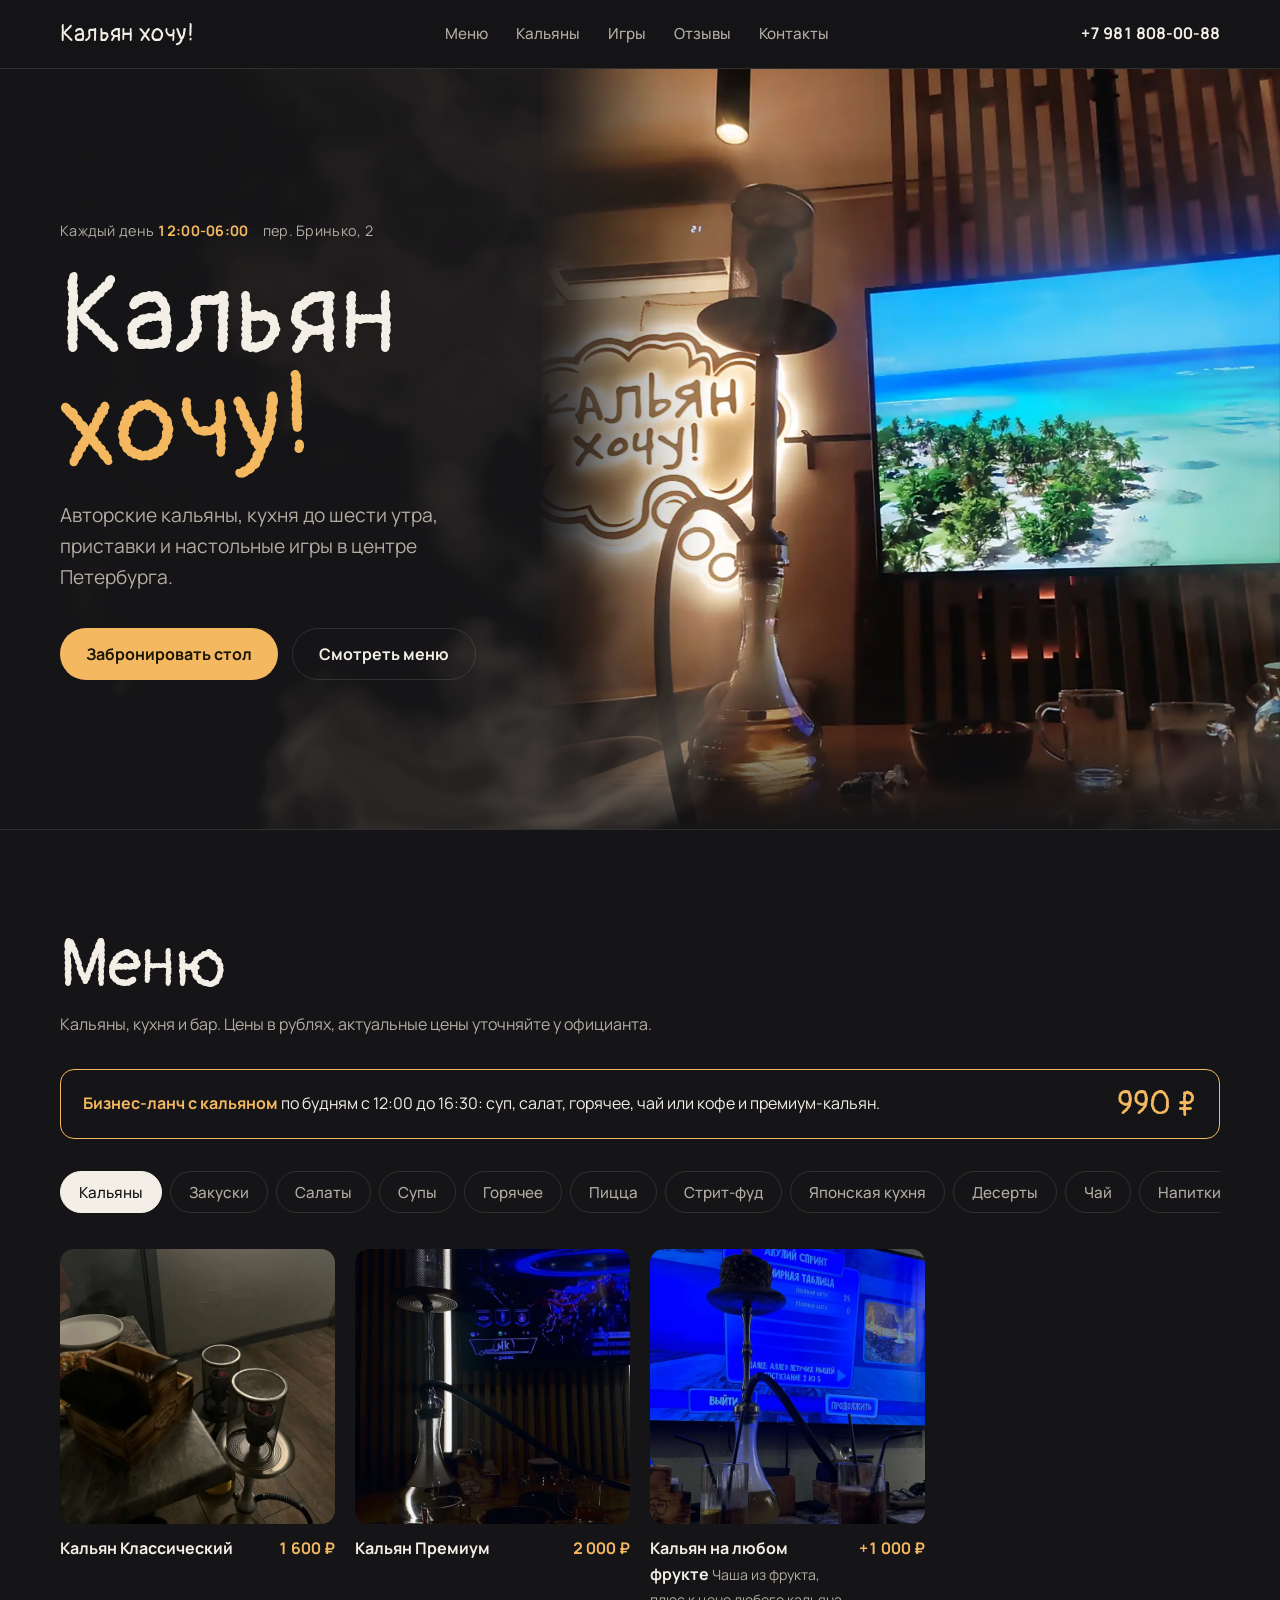
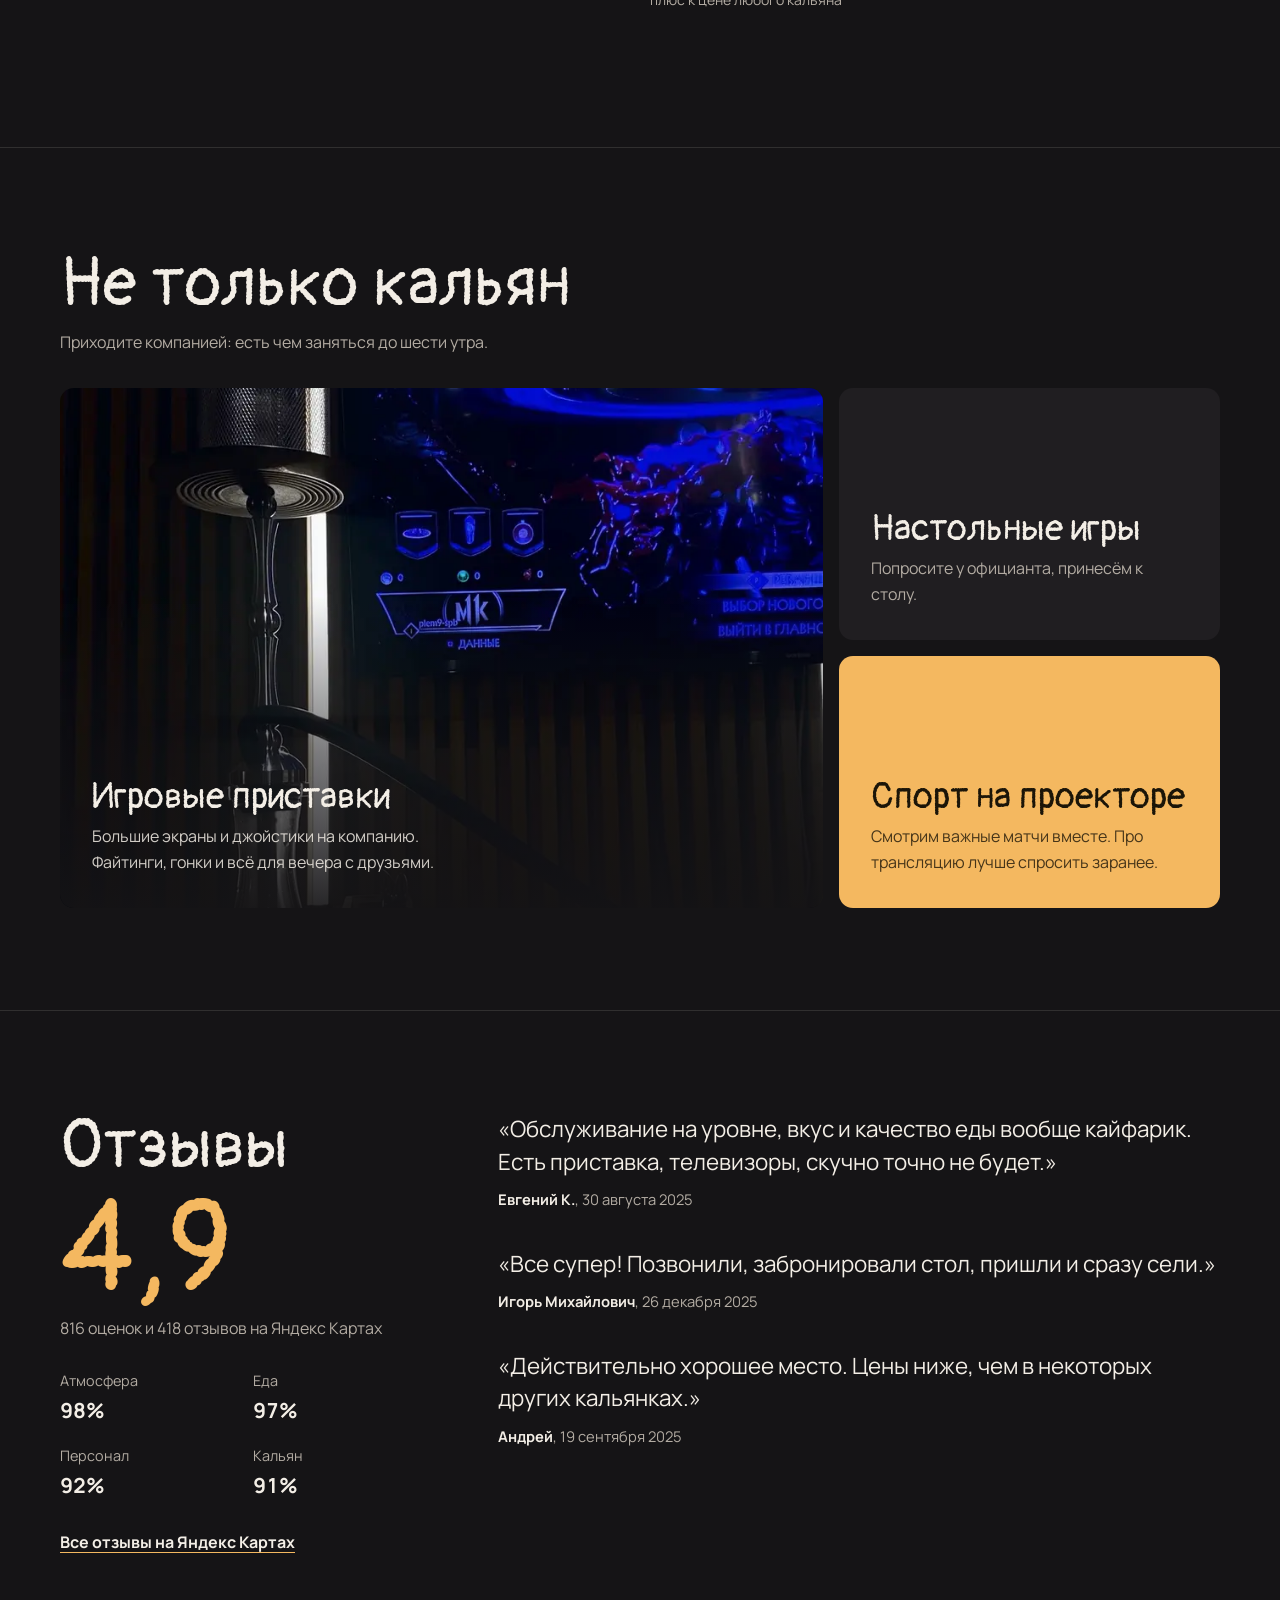
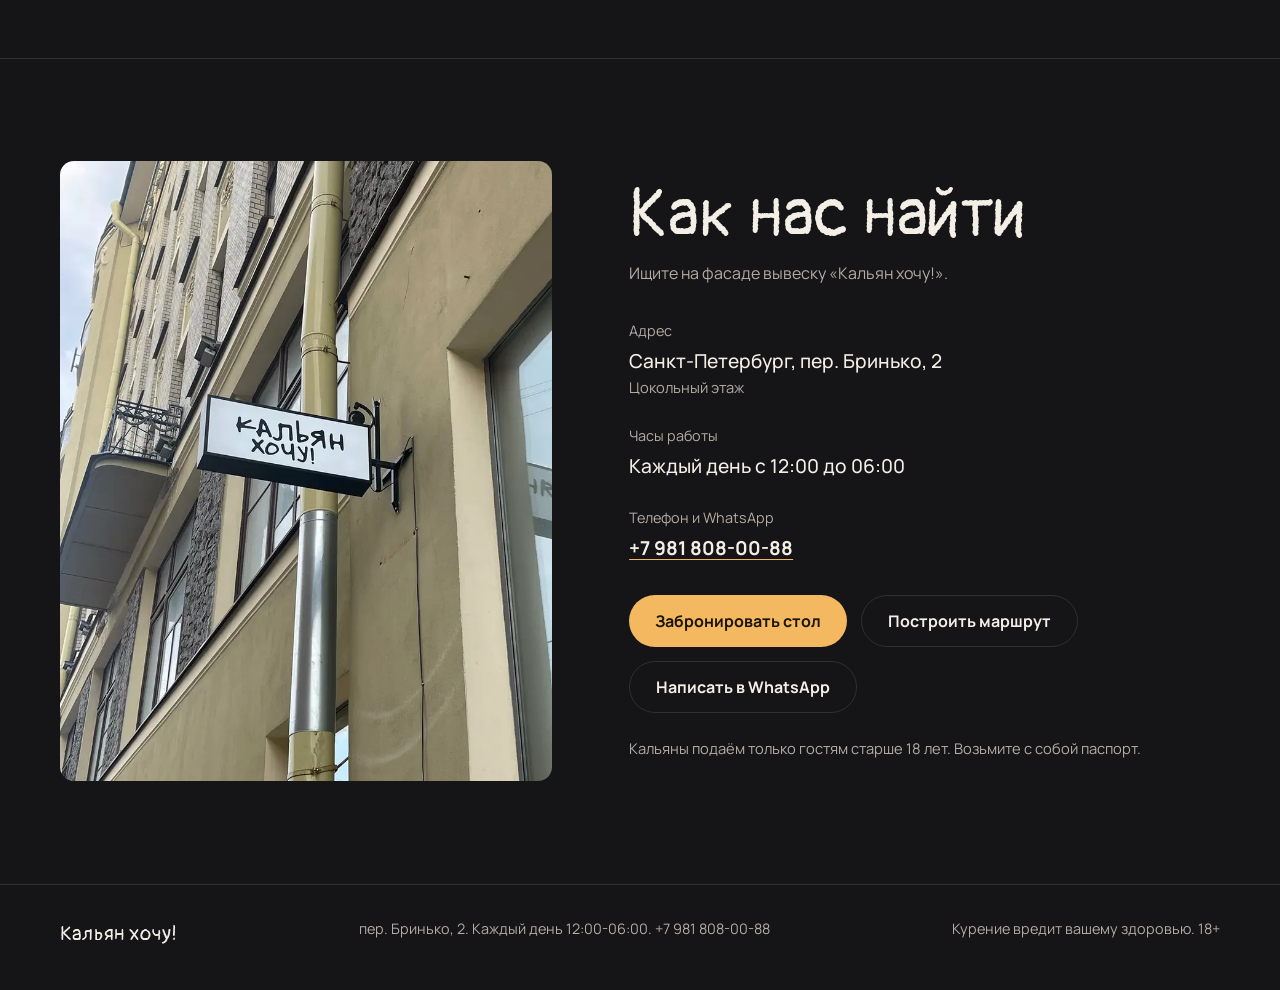
==== commit 1dc4d2e8: "Mobile: sticky menu tabs, readable dish cards and list Co-Authored-By: Claude Opus 5.5 <noreply@anth" ====
--- a/index.html
+++ b/index.html
@@ -134,6 +134,15 @@
 .list .dish { font-weight: 500; }
 .list .meta { display: block; }
 @media (max-width: 700px) { .list { grid-template-columns: 1fr; } .cards { grid-template-columns: repeat(2, minmax(0, 1fr)); gap: 14px; } .card-body { flex-direction: column; gap: 4px; } }
+@media (max-width: 900px) {
+  .tabs { position: sticky; top: 60px; z-index: 5; margin: 0 -16px 24px; padding: 10px 16px; scroll-padding-inline: 16px; background: color-mix(in srgb, var(--bg) 92%, transparent); backdrop-filter: blur(10px); -webkit-backdrop-filter: blur(10px); border-bottom: 1px solid var(--line); }
+  .tab { min-height: 44px; }
+  .card .meta { display: block; margin-top: 4px; line-height: 1.4; }
+  .card .dish { line-height: 1.3; }
+  .list { gap: 0; }
+  .list li { padding: 14px 0; border-bottom: 1px solid var(--line); }
+  .list li:first-child { padding-top: 0; }
+}
 
 /* Games: asymmetric bento. One large photo cell, two text cells stacked beside it */
 .games { padding-block: clamp(56px, 8vw, 104px); border-top: 1px solid var(--line); }
@@ -409,7 +418,15 @@
     panels.forEach(function (p) { p.hidden = p.id !== id; });
   }
   tabs.forEach(function (t, i) {
-    t.addEventListener('click', function () { show(t.dataset.target); });
+    t.addEventListener('click', function () {
+      show(t.dataset.target);
+      var bar = t.parentNode;
+      bar.scrollTo({ left: t.offsetLeft - (bar.clientWidth - t.offsetWidth) / 2, behavior: 'smooth' });
+      if (getComputedStyle(bar).position !== 'sticky') return;
+      var head = document.querySelector('.nav'), panel = document.getElementById(t.dataset.target);
+      var y = panel.getBoundingClientRect().top + window.scrollY - (head ? head.offsetHeight : 0) - bar.offsetHeight - 16;
+      if (window.scrollY > y) window.scrollTo({ top: y, behavior: 'smooth' });
+    });
     t.addEventListener('keydown', function (e) {
       var d = e.key === 'ArrowRight' ? 1 : e.key === 'ArrowLeft' ? -1 : 0;
       if (!d) return;
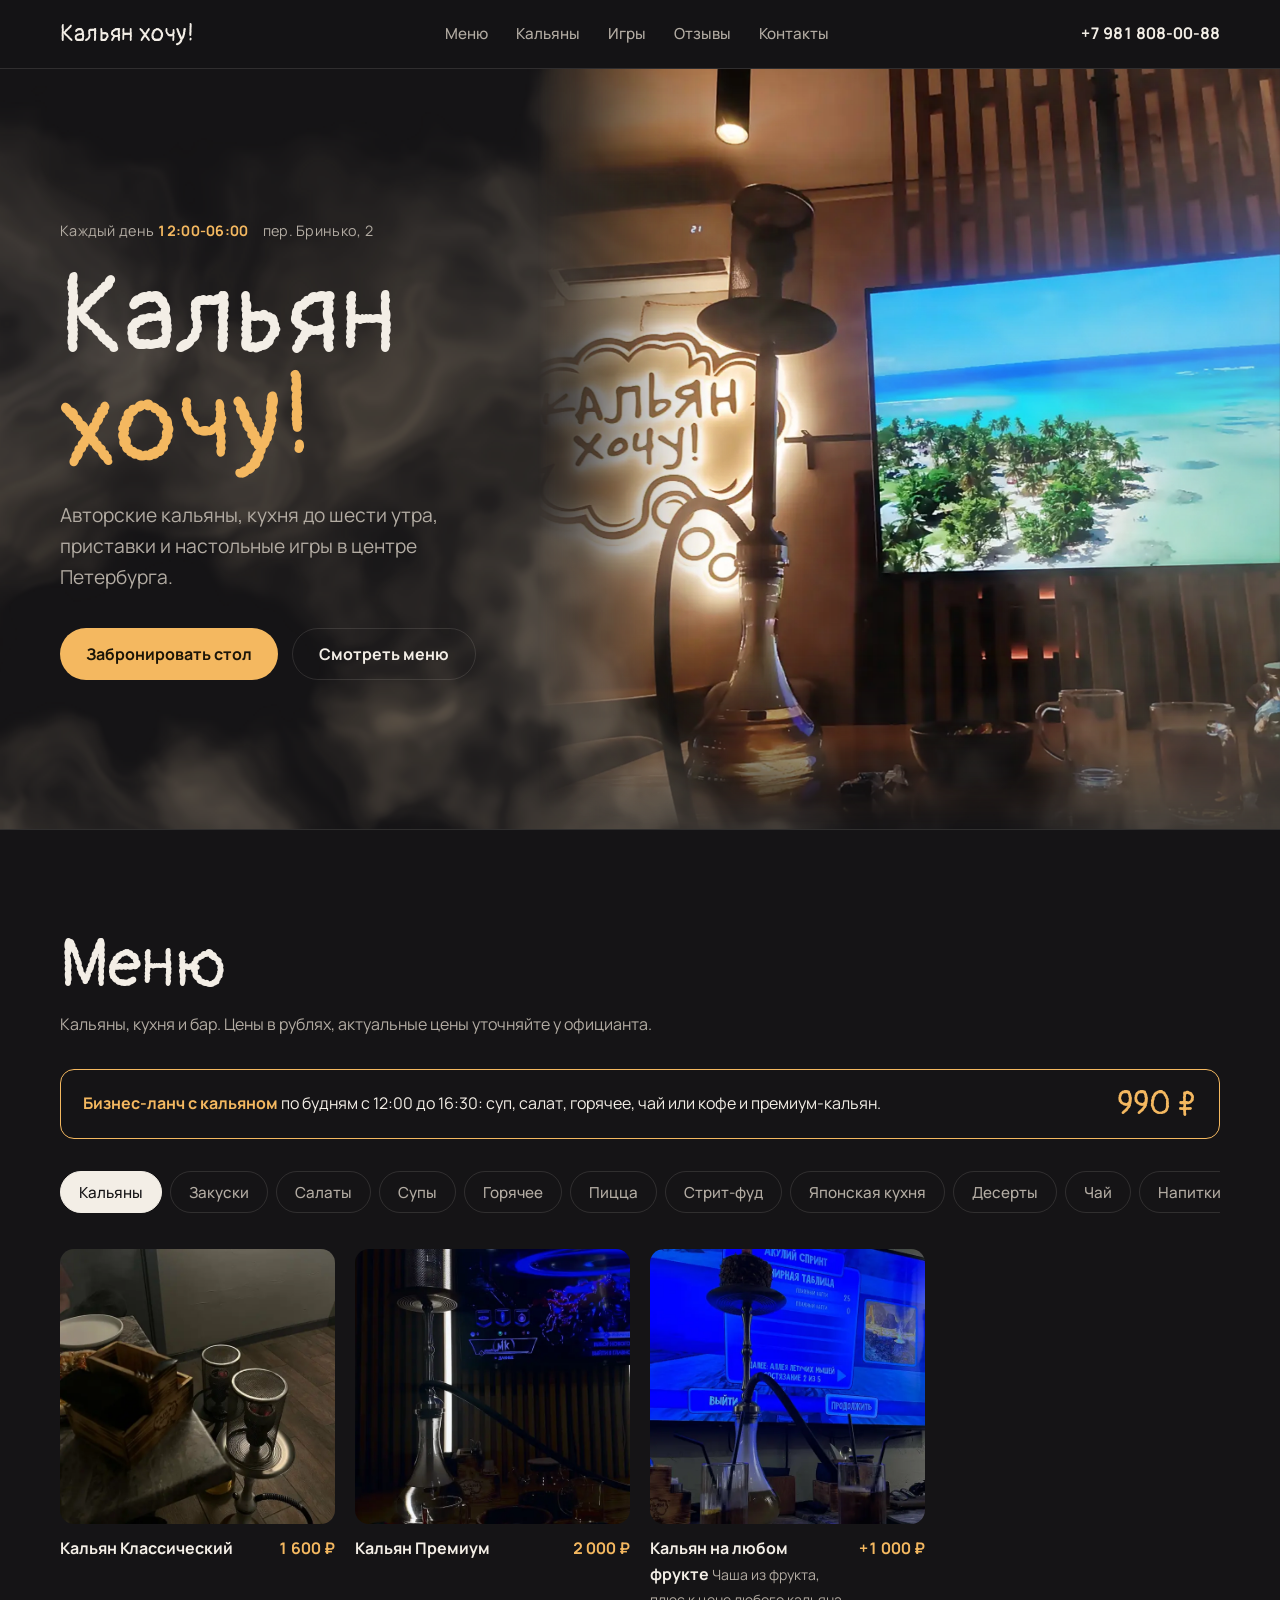
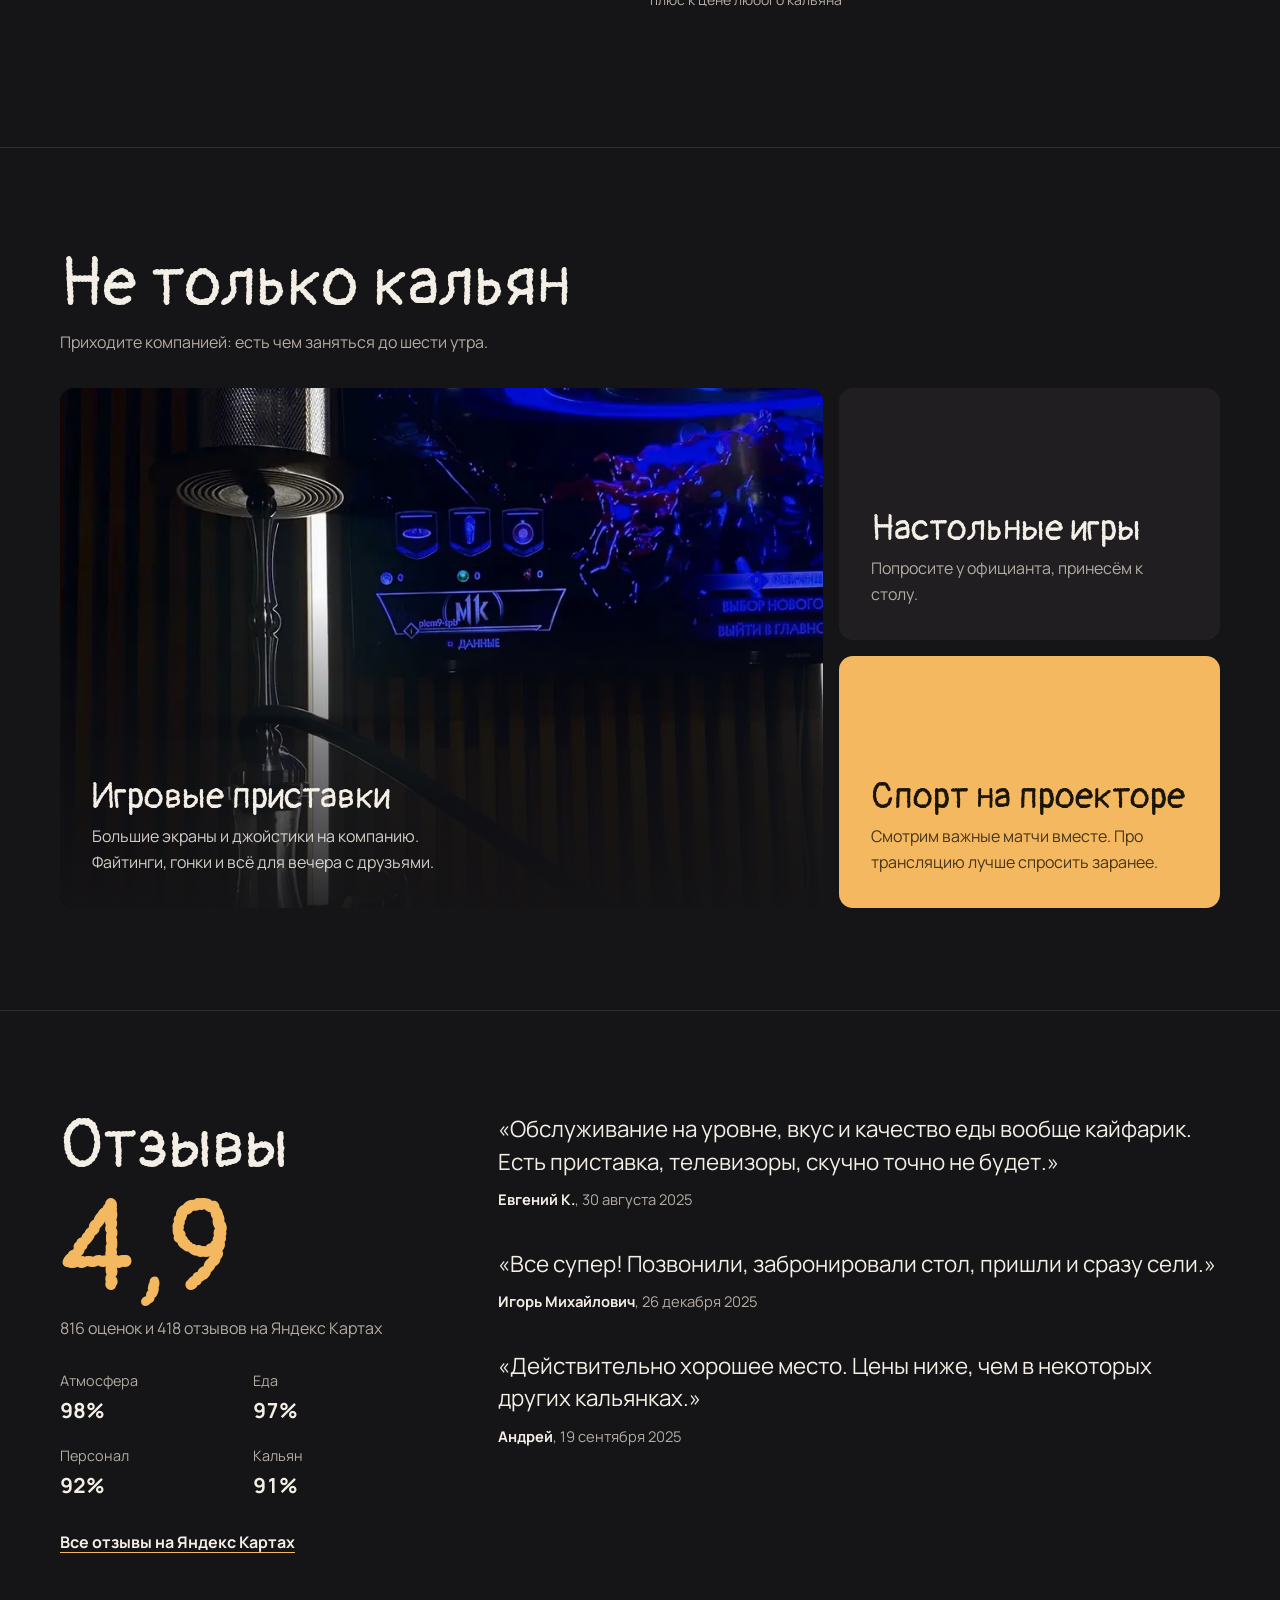
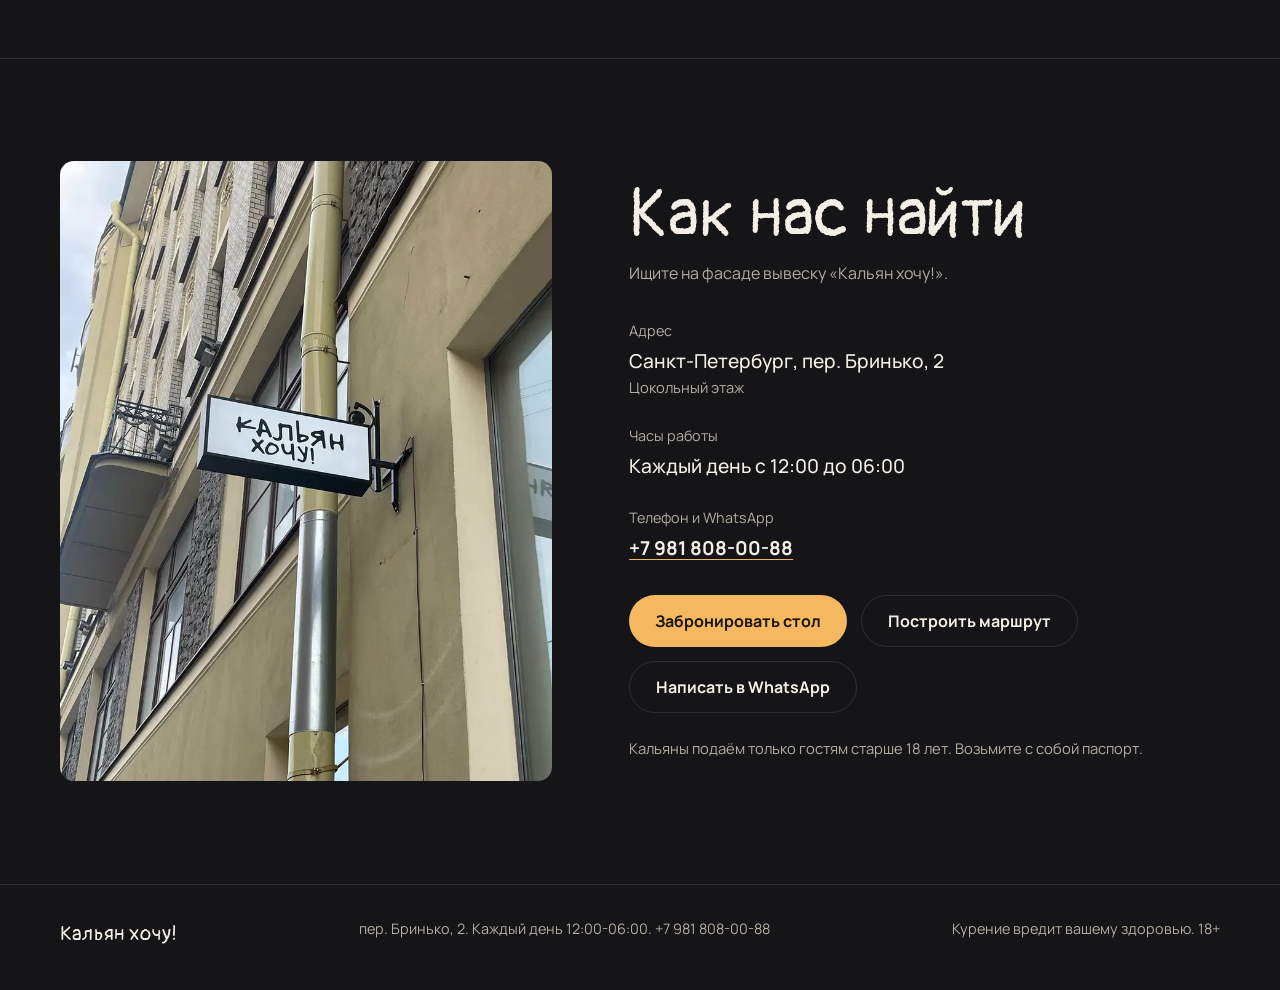
==== commit 88f852da: "Self-host Pangolin and Manrope; smoke shader works on mobile GPUs Co-Authored-By: Claude Opus 5.5 <n" ====
--- a/index.html
+++ b/index.html
@@ -5,10 +5,21 @@
 <meta name="viewport" content="width=device-width, initial-scale=1, viewport-fit=cover">
 <title>Кальян Хочу</title>
 <meta name="description" content="Кальян-бар «Кальян Хочу» в Петербурге: пер. Бринько, 2. Авторские кальяны, кухня до 6 утра, приставки и настольные игры.">
-<link rel="preconnect" href="https://fonts.googleapis.com">
-<link rel="preconnect" href="https://fonts.gstatic.com" crossorigin>
-<link rel="stylesheet" href="https://fonts.googleapis.com/css2?family=Pangolin&family=Manrope:wght@400;500;700&display=swap">
+<link rel="preload" href="fonts/pangolin-cyrillic-400-normal.woff2" as="font" type="font/woff2" crossorigin>
 <style>
+/* Self-hosted fonts (Fontsource, OFL): same look on every device, no Google Fonts request */
+@font-face { font-family: "Pangolin"; font-style: normal; font-weight: 400; font-display: swap; src: url(fonts/pangolin-cyrillic-400-normal.woff2) format("woff2"); unicode-range: U+0301,U+0400-045F,U+0490-0491,U+04B0-04B1,U+2116; }
+@font-face { font-family: "Pangolin"; font-style: normal; font-weight: 400; font-display: swap; src: url(fonts/pangolin-latin-ext-400-normal.woff2) format("woff2"); unicode-range: U+0100-02BA,U+02BD-02C5,U+02C7-02CC,U+02CE-02D7,U+02DD-02FF,U+0304,U+0308,U+0329,U+1D00-1DBF,U+1E00-1E9F,U+1EF2-1EFF,U+2020,U+20A0-20AB,U+20AD-20C0,U+2113,U+2C60-2C7F,U+A720-A7FF; }
+@font-face { font-family: "Pangolin"; font-style: normal; font-weight: 400; font-display: swap; src: url(fonts/pangolin-latin-400-normal.woff2) format("woff2"); unicode-range: U+0000-00FF,U+0131,U+0152-0153,U+02BB-02BC,U+02C6,U+02DA,U+02DC,U+0304,U+0308,U+0329,U+2000-206F,U+20AC,U+2122,U+2191,U+2193,U+2212,U+2215,U+FEFF,U+FFFD; }
+@font-face { font-family: "Manrope"; font-style: normal; font-weight: 400; font-display: swap; src: url(fonts/manrope-cyrillic-400-normal.woff2) format("woff2"); unicode-range: U+0301,U+0400-045F,U+0490-0491,U+04B0-04B1,U+2116; }
+@font-face { font-family: "Manrope"; font-style: normal; font-weight: 400; font-display: swap; src: url(fonts/manrope-latin-ext-400-normal.woff2) format("woff2"); unicode-range: U+0100-02BA,U+02BD-02C5,U+02C7-02CC,U+02CE-02D7,U+02DD-02FF,U+0304,U+0308,U+0329,U+1D00-1DBF,U+1E00-1E9F,U+1EF2-1EFF,U+2020,U+20A0-20AB,U+20AD-20C0,U+2113,U+2C60-2C7F,U+A720-A7FF; }
+@font-face { font-family: "Manrope"; font-style: normal; font-weight: 400; font-display: swap; src: url(fonts/manrope-latin-400-normal.woff2) format("woff2"); unicode-range: U+0000-00FF,U+0131,U+0152-0153,U+02BB-02BC,U+02C6,U+02DA,U+02DC,U+0304,U+0308,U+0329,U+2000-206F,U+20AC,U+2122,U+2191,U+2193,U+2212,U+2215,U+FEFF,U+FFFD; }
+@font-face { font-family: "Manrope"; font-style: normal; font-weight: 500; font-display: swap; src: url(fonts/manrope-cyrillic-500-normal.woff2) format("woff2"); unicode-range: U+0301,U+0400-045F,U+0490-0491,U+04B0-04B1,U+2116; }
+@font-face { font-family: "Manrope"; font-style: normal; font-weight: 500; font-display: swap; src: url(fonts/manrope-latin-ext-500-normal.woff2) format("woff2"); unicode-range: U+0100-02BA,U+02BD-02C5,U+02C7-02CC,U+02CE-02D7,U+02DD-02FF,U+0304,U+0308,U+0329,U+1D00-1DBF,U+1E00-1E9F,U+1EF2-1EFF,U+2020,U+20A0-20AB,U+20AD-20C0,U+2113,U+2C60-2C7F,U+A720-A7FF; }
+@font-face { font-family: "Manrope"; font-style: normal; font-weight: 500; font-display: swap; src: url(fonts/manrope-latin-500-normal.woff2) format("woff2"); unicode-range: U+0000-00FF,U+0131,U+0152-0153,U+02BB-02BC,U+02C6,U+02DA,U+02DC,U+0304,U+0308,U+0329,U+2000-206F,U+20AC,U+2122,U+2191,U+2193,U+2212,U+2215,U+FEFF,U+FFFD; }
+@font-face { font-family: "Manrope"; font-style: normal; font-weight: 700; font-display: swap; src: url(fonts/manrope-cyrillic-700-normal.woff2) format("woff2"); unicode-range: U+0301,U+0400-045F,U+0490-0491,U+04B0-04B1,U+2116; }
+@font-face { font-family: "Manrope"; font-style: normal; font-weight: 700; font-display: swap; src: url(fonts/manrope-latin-ext-700-normal.woff2) format("woff2"); unicode-range: U+0100-02BA,U+02BD-02C5,U+02C7-02CC,U+02CE-02D7,U+02DD-02FF,U+0304,U+0308,U+0329,U+1D00-1DBF,U+1E00-1E9F,U+1EF2-1EFF,U+2020,U+20A0-20AB,U+20AD-20C0,U+2113,U+2C60-2C7F,U+A720-A7FF; }
+@font-face { font-family: "Manrope"; font-style: normal; font-weight: 700; font-display: swap; src: url(fonts/manrope-latin-700-normal.woff2) format("woff2"); unicode-range: U+0000-00FF,U+0131,U+0152-0153,U+02BB-02BC,U+02C6,U+02DA,U+02DC,U+0304,U+0308,U+0329,U+2000-206F,U+20AC,U+2122,U+2191,U+2193,U+2212,U+2215,U+FEFF,U+FFFD; }
 /* Layout: asymmetric split. Text left, one real venue photo bleeding off the right edge; photo on top on phones. One look only: the lounge at night. */
 :root {
   --bg: #151416;
@@ -258,8 +269,9 @@
   if (!gl) { cv.remove(); return; }
   var vs = 'attribute vec2 p;void main(){gl_Position=vec4(p,0.,1.);}';
   var fs = [
-    'precision mediump float;uniform vec2 r;uniform float t;',
-    'float h(vec2 p){return fract(sin(dot(p,vec2(127.1,311.7)))*43758.5453);}',
+    '#ifdef GL_FRAGMENT_PRECISION_HIGH\nprecision highp float;\n#else\nprecision mediump float;\n#endif',
+    'uniform vec2 r;uniform float t;',
+    'float h(vec2 p){vec3 q=fract(vec3(p.xyx)*.1031);q+=dot(q,q.yzx+33.33);return fract((q.x+q.y)*q.z);}',
     'float n(vec2 p){vec2 i=floor(p),f=fract(p);f=f*f*(3.-2.*f);',
     'return mix(mix(h(i),h(i+vec2(1,0)),f.x),mix(h(i+vec2(0,1)),h(i+vec2(1,1)),f.x),f.y);}',
     'float fbm(vec2 p){float v=0.,a=.5;mat2 m=mat2(1.6,1.2,-1.2,1.6);for(int i=0;i<5;i++){v+=a*n(p);p=m*p;a*=.5;}return v;}',
@@ -268,7 +280,7 @@
     'float d=fbm(p+2.4*q+vec2(-t*.04,-t*.025));',
     'd=smoothstep(.42,.95,d);',
     'float fall=mix(1.,.45,smoothstep(.0,1.,uv.y));',
-    'float a=d*fall*.5;',
+    'float a=d*fall*(r.x<r.y?.65:.5);',
     'vec3 c=mix(vec3(.95,.9,.84),vec3(1.,.86,.66),q.x);',
     'gl_FragColor=vec4(c*a,a);}'
   ].join('\n');
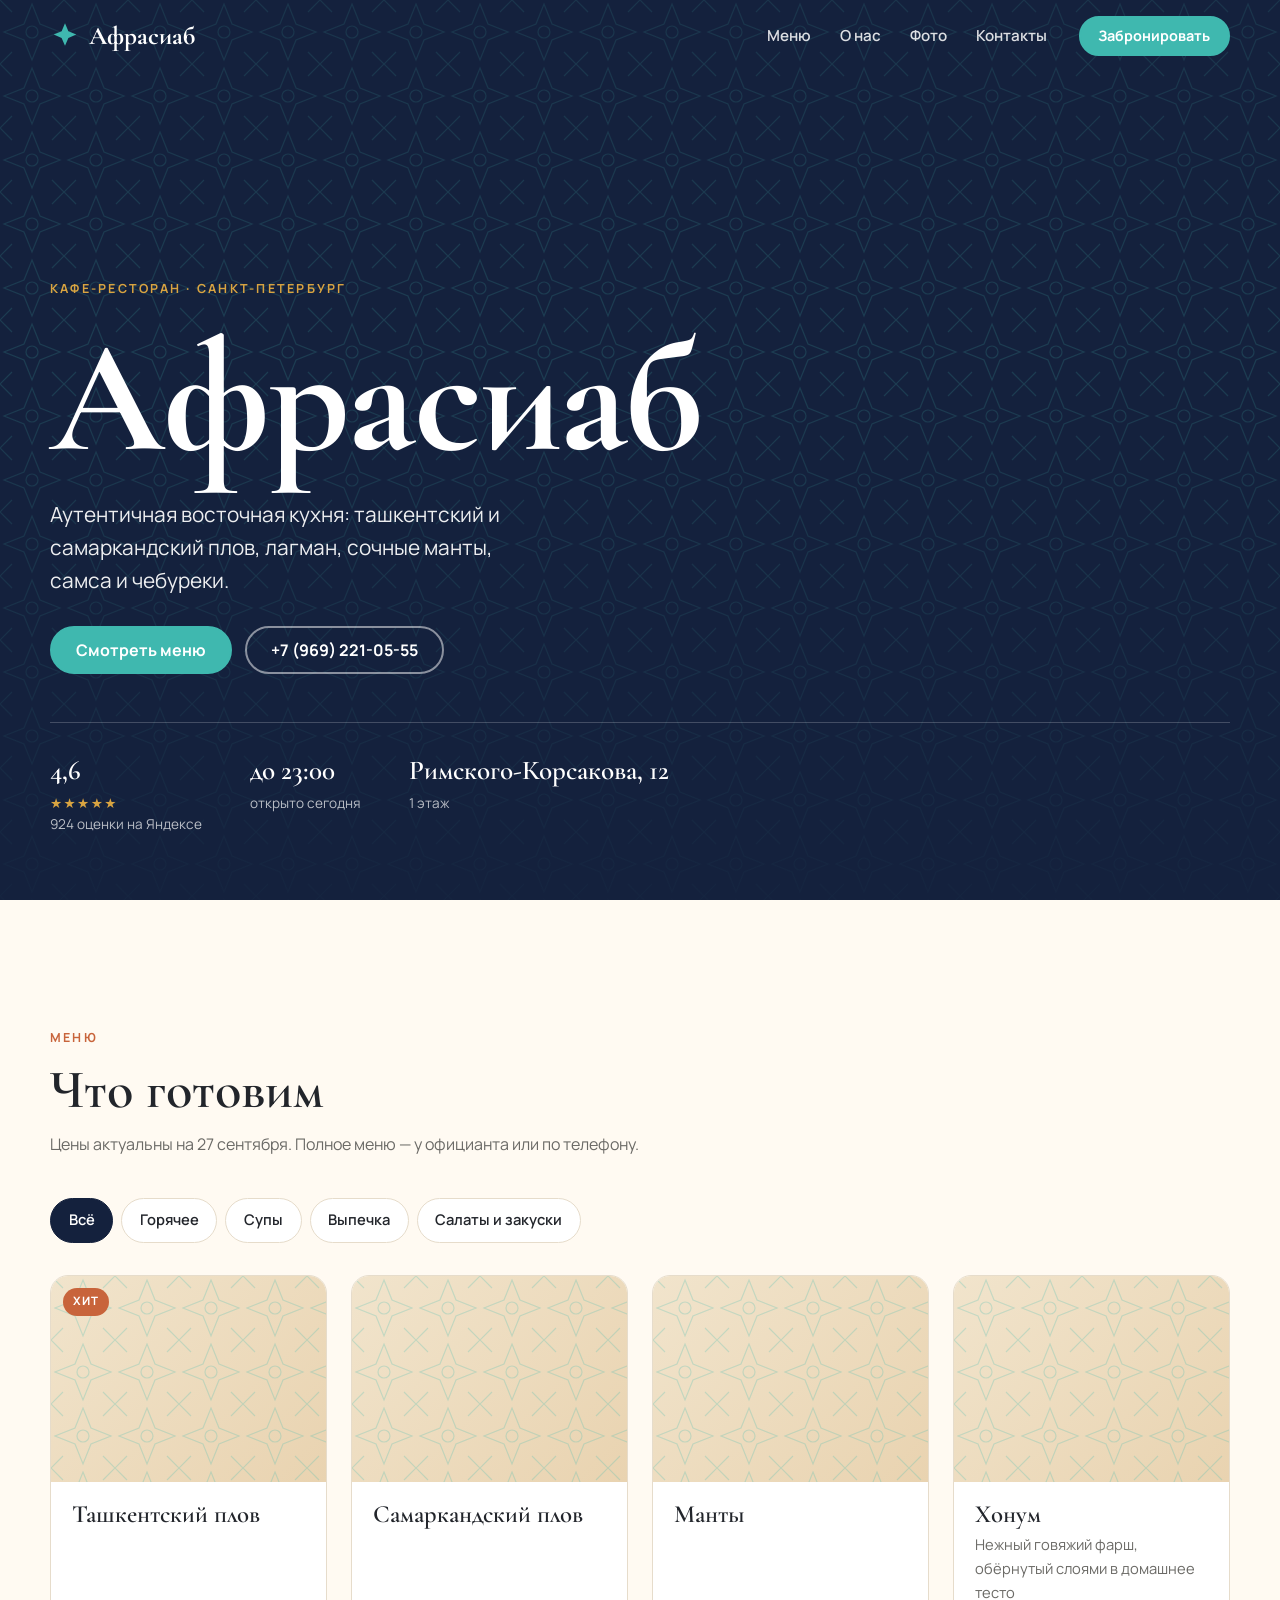
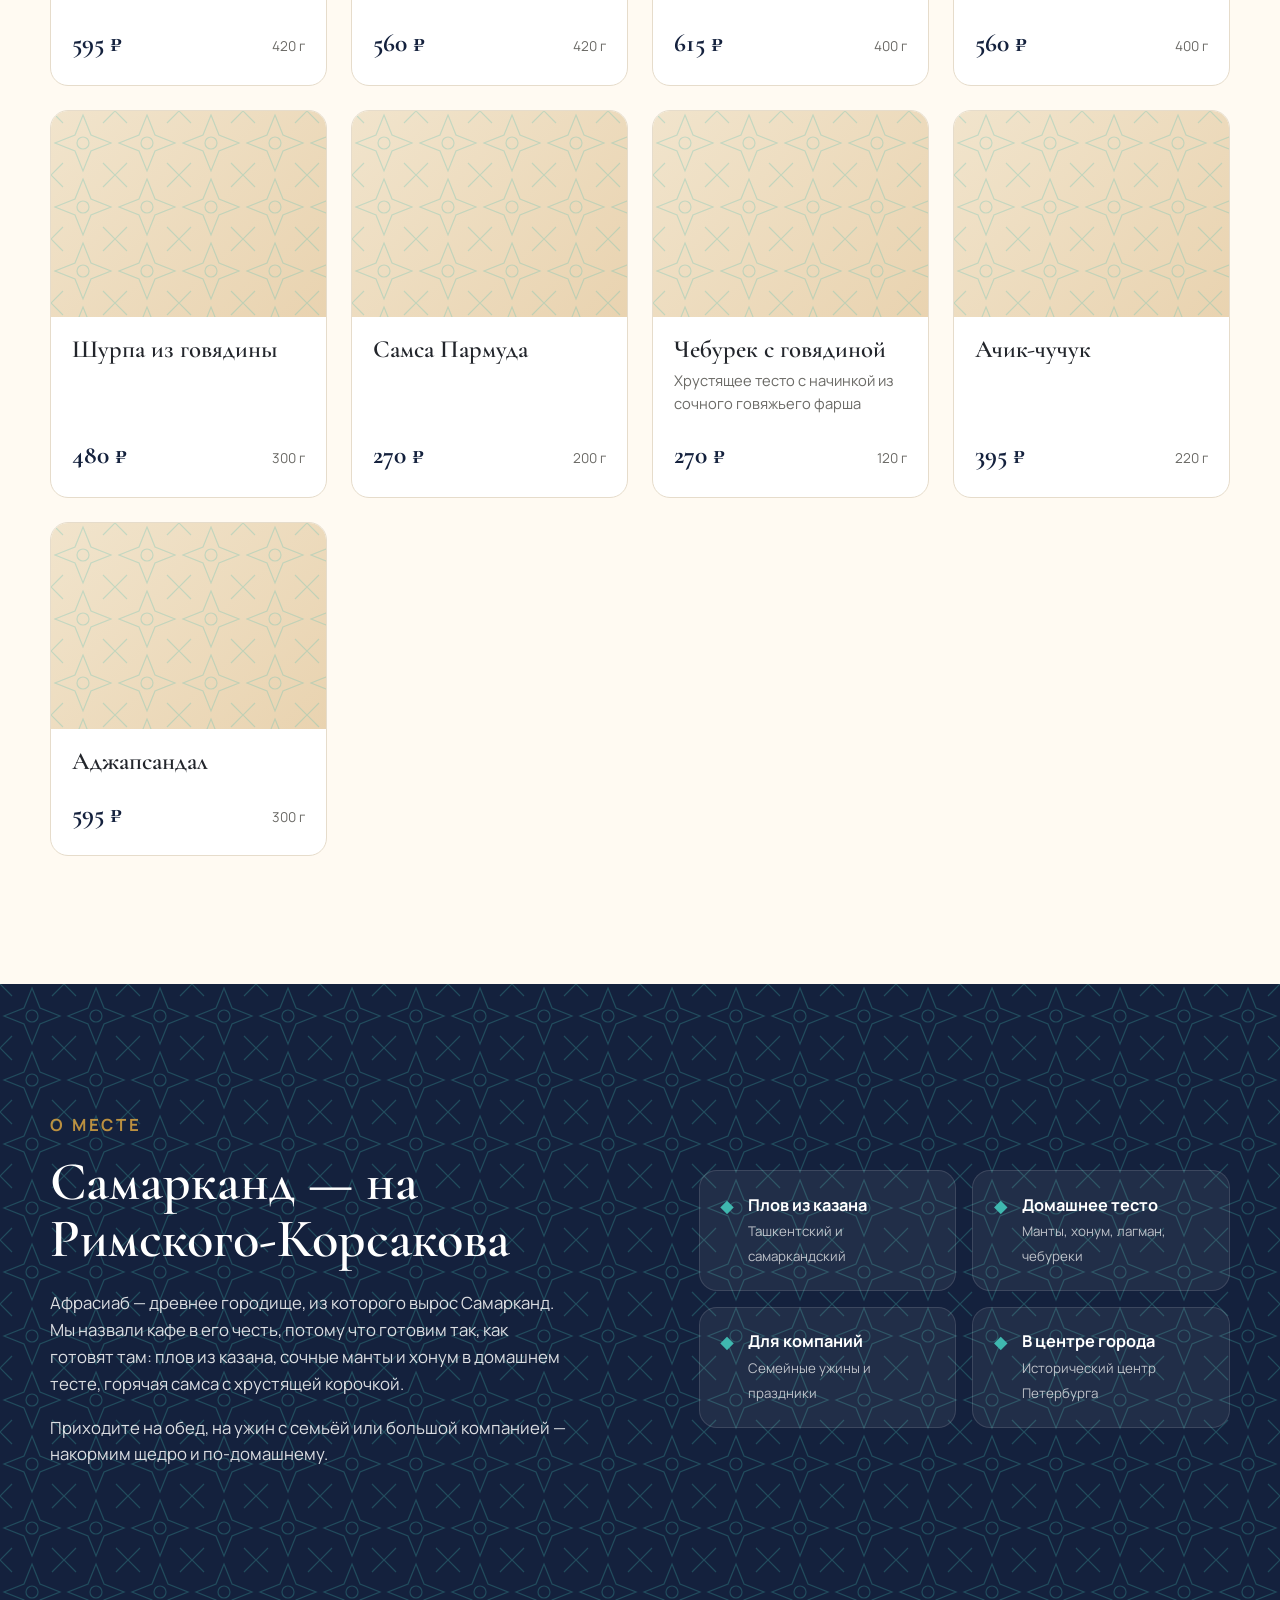
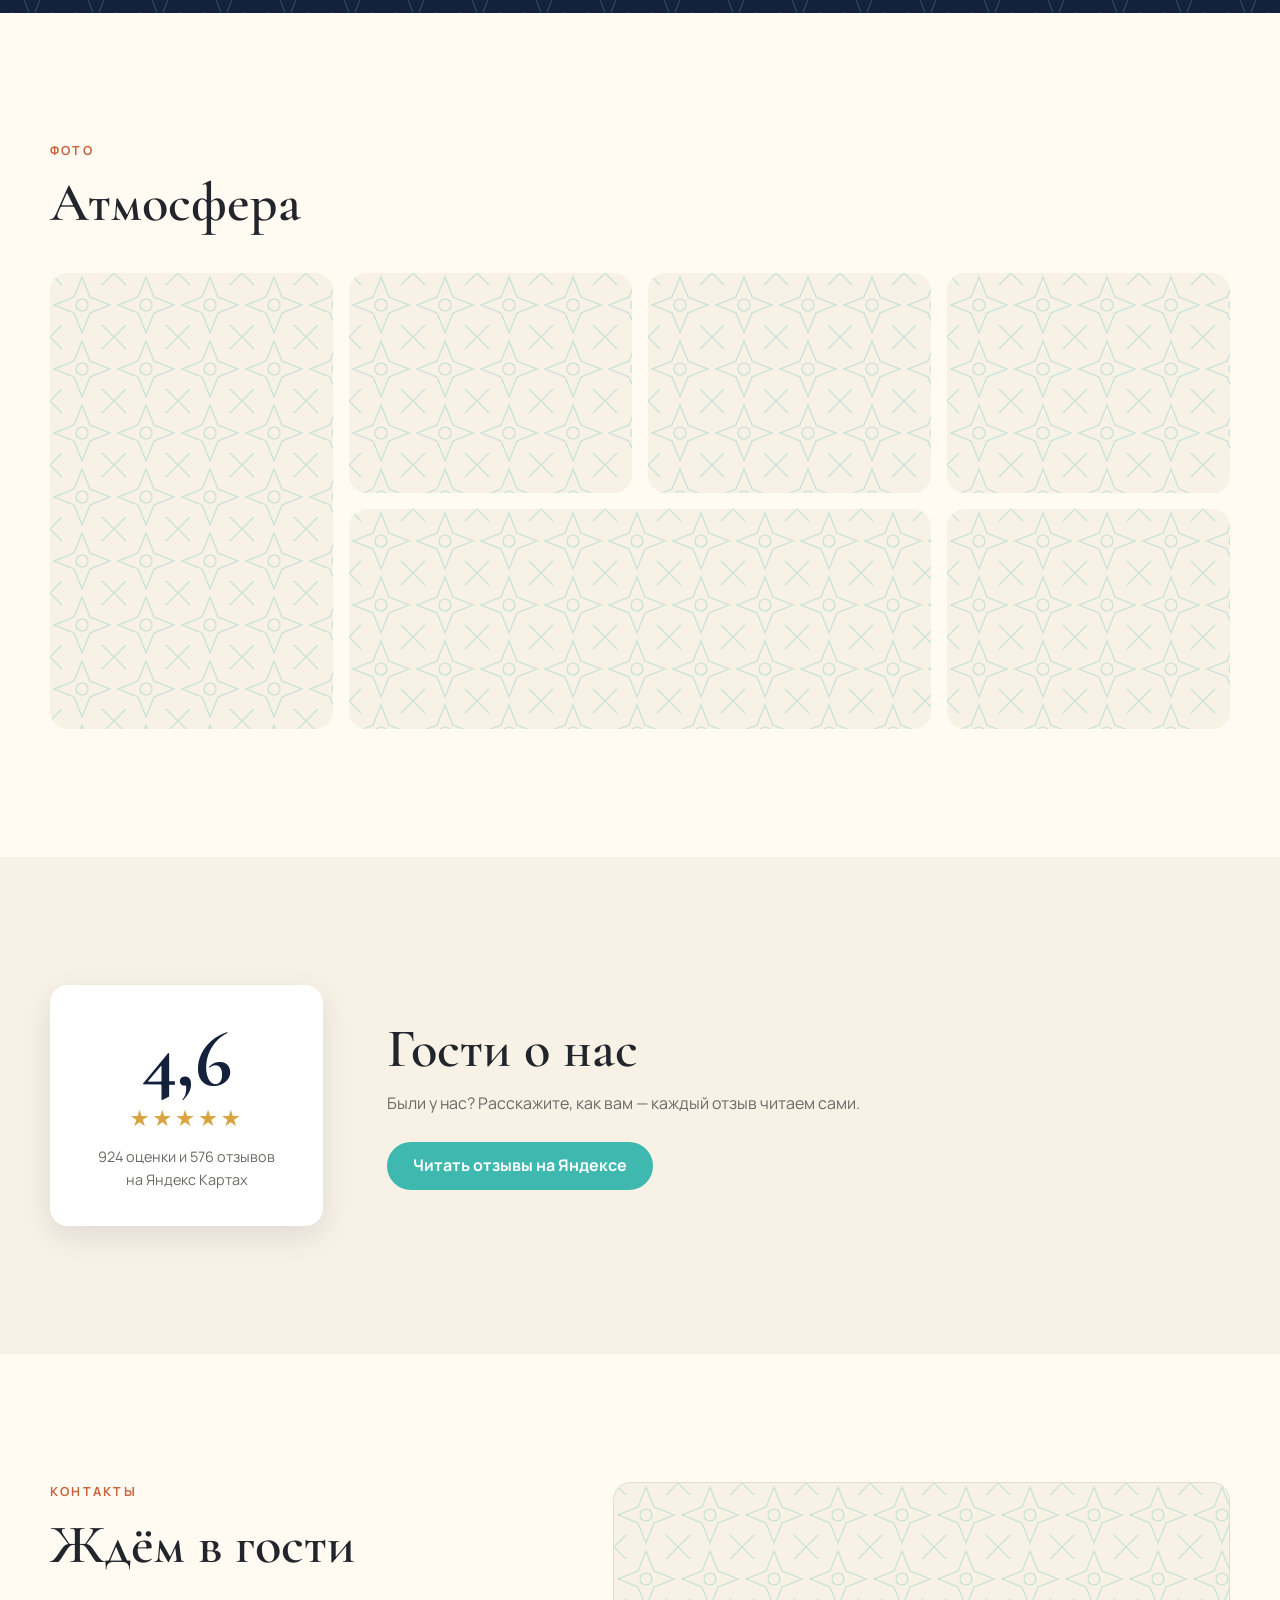
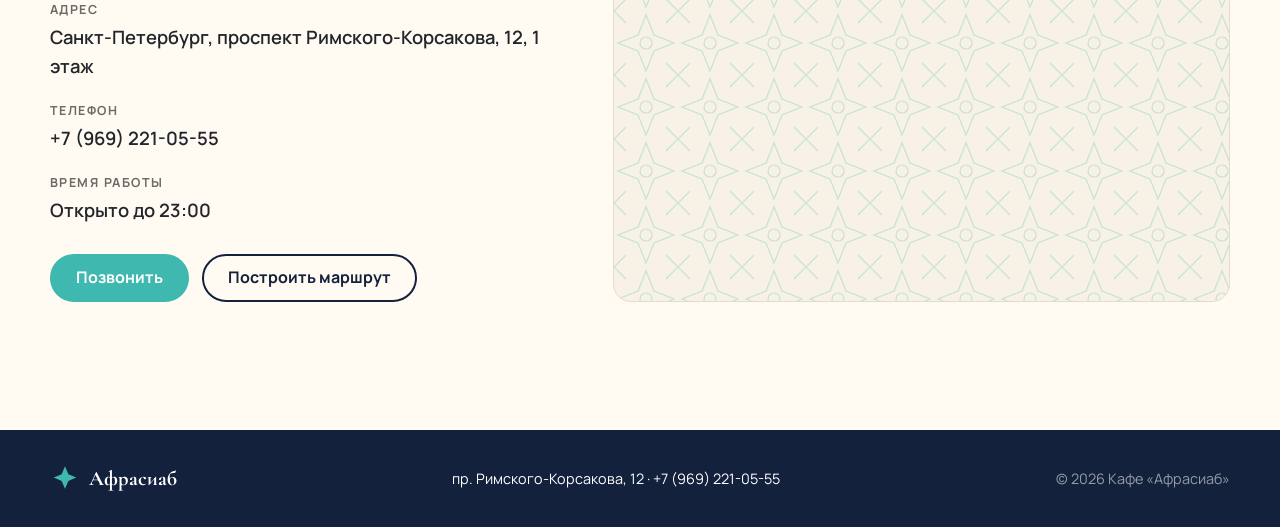
==== commit d32cd4ab: "Add Afrasiab cafe website: menu, about, gallery, reviews, contacts Static one-page site (HTML/CSS/JS" ====
--- a/index.html
+++ b/index.html
@@ -1,454 +1,188 @@
 <!doctype html>
 <html lang="ru">
 <head>
-<meta charset="utf-8">
-<meta name="viewport" content="width=device-width, initial-scale=1, viewport-fit=cover">
-<title>Кальян Хочу</title>
-<meta name="description" content="Кальян-бар «Кальян Хочу» в Петербурге: пер. Бринько, 2. Авторские кальяны, кухня до 6 утра, приставки и настольные игры.">
-<link rel="preload" href="fonts/pangolin-cyrillic-400-normal.woff2" as="font" type="font/woff2" crossorigin>
-<style>
-/* Self-hosted fonts (Fontsource, OFL): same look on every device, no Google Fonts request */
-@font-face { font-family: "Pangolin"; font-style: normal; font-weight: 400; font-display: swap; src: url(fonts/pangolin-cyrillic-400-normal.woff2) format("woff2"); unicode-range: U+0301,U+0400-045F,U+0490-0491,U+04B0-04B1,U+2116; }
-@font-face { font-family: "Pangolin"; font-style: normal; font-weight: 400; font-display: swap; src: url(fonts/pangolin-latin-ext-400-normal.woff2) format("woff2"); unicode-range: U+0100-02BA,U+02BD-02C5,U+02C7-02CC,U+02CE-02D7,U+02DD-02FF,U+0304,U+0308,U+0329,U+1D00-1DBF,U+1E00-1E9F,U+1EF2-1EFF,U+2020,U+20A0-20AB,U+20AD-20C0,U+2113,U+2C60-2C7F,U+A720-A7FF; }
-@font-face { font-family: "Pangolin"; font-style: normal; font-weight: 400; font-display: swap; src: url(fonts/pangolin-latin-400-normal.woff2) format("woff2"); unicode-range: U+0000-00FF,U+0131,U+0152-0153,U+02BB-02BC,U+02C6,U+02DA,U+02DC,U+0304,U+0308,U+0329,U+2000-206F,U+20AC,U+2122,U+2191,U+2193,U+2212,U+2215,U+FEFF,U+FFFD; }
-@font-face { font-family: "Manrope"; font-style: normal; font-weight: 400; font-display: swap; src: url(fonts/manrope-cyrillic-400-normal.woff2) format("woff2"); unicode-range: U+0301,U+0400-045F,U+0490-0491,U+04B0-04B1,U+2116; }
-@font-face { font-family: "Manrope"; font-style: normal; font-weight: 400; font-display: swap; src: url(fonts/manrope-latin-ext-400-normal.woff2) format("woff2"); unicode-range: U+0100-02BA,U+02BD-02C5,U+02C7-02CC,U+02CE-02D7,U+02DD-02FF,U+0304,U+0308,U+0329,U+1D00-1DBF,U+1E00-1E9F,U+1EF2-1EFF,U+2020,U+20A0-20AB,U+20AD-20C0,U+2113,U+2C60-2C7F,U+A720-A7FF; }
-@font-face { font-family: "Manrope"; font-style: normal; font-weight: 400; font-display: swap; src: url(fonts/manrope-latin-400-normal.woff2) format("woff2"); unicode-range: U+0000-00FF,U+0131,U+0152-0153,U+02BB-02BC,U+02C6,U+02DA,U+02DC,U+0304,U+0308,U+0329,U+2000-206F,U+20AC,U+2122,U+2191,U+2193,U+2212,U+2215,U+FEFF,U+FFFD; }
-@font-face { font-family: "Manrope"; font-style: normal; font-weight: 500; font-display: swap; src: url(fonts/manrope-cyrillic-500-normal.woff2) format("woff2"); unicode-range: U+0301,U+0400-045F,U+0490-0491,U+04B0-04B1,U+2116; }
-@font-face { font-family: "Manrope"; font-style: normal; font-weight: 500; font-display: swap; src: url(fonts/manrope-latin-ext-500-normal.woff2) format("woff2"); unicode-range: U+0100-02BA,U+02BD-02C5,U+02C7-02CC,U+02CE-02D7,U+02DD-02FF,U+0304,U+0308,U+0329,U+1D00-1DBF,U+1E00-1E9F,U+1EF2-1EFF,U+2020,U+20A0-20AB,U+20AD-20C0,U+2113,U+2C60-2C7F,U+A720-A7FF; }
-@font-face { font-family: "Manrope"; font-style: normal; font-weight: 500; font-display: swap; src: url(fonts/manrope-latin-500-normal.woff2) format("woff2"); unicode-range: U+0000-00FF,U+0131,U+0152-0153,U+02BB-02BC,U+02C6,U+02DA,U+02DC,U+0304,U+0308,U+0329,U+2000-206F,U+20AC,U+2122,U+2191,U+2193,U+2212,U+2215,U+FEFF,U+FFFD; }
-@font-face { font-family: "Manrope"; font-style: normal; font-weight: 700; font-display: swap; src: url(fonts/manrope-cyrillic-700-normal.woff2) format("woff2"); unicode-range: U+0301,U+0400-045F,U+0490-0491,U+04B0-04B1,U+2116; }
-@font-face { font-family: "Manrope"; font-style: normal; font-weight: 700; font-display: swap; src: url(fonts/manrope-latin-ext-700-normal.woff2) format("woff2"); unicode-range: U+0100-02BA,U+02BD-02C5,U+02C7-02CC,U+02CE-02D7,U+02DD-02FF,U+0304,U+0308,U+0329,U+1D00-1DBF,U+1E00-1E9F,U+1EF2-1EFF,U+2020,U+20A0-20AB,U+20AD-20C0,U+2113,U+2C60-2C7F,U+A720-A7FF; }
-@font-face { font-family: "Manrope"; font-style: normal; font-weight: 700; font-display: swap; src: url(fonts/manrope-latin-700-normal.woff2) format("woff2"); unicode-range: U+0000-00FF,U+0131,U+0152-0153,U+02BB-02BC,U+02C6,U+02DA,U+02DC,U+0304,U+0308,U+0329,U+2000-206F,U+20AC,U+2122,U+2191,U+2193,U+2212,U+2215,U+FEFF,U+FFFD; }
-/* Layout: asymmetric split. Text left, one real venue photo bleeding off the right edge; photo on top on phones. One look only: the lounge at night. */
-:root {
-  --bg: #151416;
-  --surface: #201e21;
-  --fg: #f3eee6;
-  --muted: #b3aca3;
-  --accent: #f4b860;      /* warm glow of the neon cloud sign */
-  --accent-ink: #1b1508;
-  --line: rgba(243, 238, 230, .12);
-  --font-display: "Pangolin", "Comic Sans MS", cursive;
-  --font-body: "Manrope", system-ui, -apple-system, "Segoe UI", sans-serif;
-  --radius: 14px;
-  color-scheme: dark;
-}
-*, *::before, *::after { box-sizing: border-box; }
-html, body { background: var(--bg); color: var(--fg); }
-body { margin: 0; font-family: var(--font-body); font-size: 16px; line-height: 1.6; -webkit-font-smoothing: antialiased; }
-a { color: inherit; }
-
-.wrap { max-width: 1240px; margin: 0 auto; padding-inline: clamp(16px, 4vw, 40px); }
-
-/* Navigation */
-.nav { position: sticky; top: env(safe-area-inset-top, 0px); z-index: 10; background: color-mix(in srgb, var(--bg) 88%, transparent); backdrop-filter: blur(10px); -webkit-backdrop-filter: blur(10px); border-bottom: 1px solid var(--line); }
-.nav .wrap { display: flex; align-items: center; justify-content: space-between; gap: 24px; min-height: 68px; }
-.brand { font-family: var(--font-display); font-size: 1.5rem; text-decoration: none; letter-spacing: .01em; white-space: nowrap; }
-.nav ul { display: flex; gap: 28px; list-style: none; margin: 0; padding: 0; }
-.nav .menu-cta { display: none; }
-.nav ul a { text-decoration: none; color: var(--muted); font-weight: 500; font-size: .95rem; transition: color .2s; }
-.nav ul a:hover, .nav ul a:focus-visible { color: var(--fg); }
-.nav-phone { font-weight: 700; text-decoration: none; white-space: nowrap; font-variant-numeric: tabular-nums; }
-.nav-phone:hover { color: var(--accent); }
-
-/* Hero: text on the dark left, one photo bleeding off the right edge and fading into the background */
-.hero { position: relative; overflow: hidden; }
-.hero .wrap { position: relative; z-index: 1; display: grid; grid-template-columns: minmax(0, 1fr) minmax(0, 1fr); align-items: center; min-height: min(760px, calc(100dvh - 68px)); padding-block: clamp(40px, 7vw, 88px); }
-.hero-copy { min-width: 0; }
-.hero-media { position: absolute; inset: 0 0 0 auto; width: 58%; margin: 0; }
-.hero-media img { display: block; width: 100%; height: 100%; object-fit: cover; object-position: 0% 46%; }
-.hero-media { -webkit-mask-image: linear-gradient(90deg, transparent 0%, rgb(0 0 0 / .2) 5%, rgb(0 0 0 / .55) 11%, rgb(0 0 0 / .85) 17%, #000 23%), linear-gradient(0deg, transparent 0%, rgb(0 0 0 / .5) 9%, #000 24%); -webkit-mask-composite: source-in; mask-image: linear-gradient(90deg, transparent 0%, rgb(0 0 0 / .2) 5%, rgb(0 0 0 / .55) 11%, rgb(0 0 0 / .85) 17%, #000 23%), linear-gradient(0deg, transparent 0%, rgb(0 0 0 / .5) 9%, #000 24%); mask-composite: intersect; }
-.smoke { position: absolute; inset: 0; width: 100%; height: 100%; pointer-events: none; z-index: 0; }
-.hours { display: inline-flex; flex-wrap: wrap; gap: 6px 14px; margin: 0 0 22px; color: var(--muted); font-size: .9rem; letter-spacing: .02em; }
-.hours strong { color: var(--accent); font-weight: 700; font-variant-numeric: tabular-nums; }
-h1 { font-family: var(--font-display); font-weight: 400; font-size: clamp(3.4rem, 9vw, 7rem); line-height: .95; margin: 0 0 24px; text-wrap: balance; }
-h1 .want { color: var(--accent); display: inline-block; transform: rotate(-3deg); }
-.lead { font-size: clamp(1.05rem, 1.6vw, 1.2rem); color: var(--muted); max-width: 36ch; margin: 0 0 36px; }
-.ctas { display: flex; flex-wrap: wrap; gap: 14px; }
-.btn { display: inline-flex; align-items: center; justify-content: center; min-height: 52px; padding: 0 26px; border-radius: 999px; font-weight: 700; font-size: 1rem; text-decoration: none; white-space: nowrap; transition: transform .15s, background-color .2s, border-color .2s; }
-.btn:active { transform: translateY(1px) scale(.98); }
-.btn-primary { background: var(--accent); color: var(--accent-ink); }
-.btn-primary:hover { background: #f7c97f; }
-.btn-ghost { border: 1.5px solid var(--line); color: var(--fg); }
-.btn-ghost:hover { border-color: var(--accent); }
-.btn:focus-visible, .nav a:focus-visible, .brand:focus-visible { outline: 2px solid var(--accent); outline-offset: 3px; }
-
-/* Mobile: burger menu panel and a bottom bar with call / route */
-.burger { display: none; position: relative; width: 48px; height: 48px; margin-right: -10px; border: 0; background: none; color: var(--fg); cursor: pointer; }
-.burger span { position: absolute; left: 13px; right: 13px; height: 2px; border-radius: 2px; background: currentColor; transition: transform .25s, opacity .2s; }
-.burger span:nth-child(1) { top: 17px; } .burger span:nth-child(2) { top: 23px; } .burger span:nth-child(3) { top: 29px; }
-.nav.open .burger span:nth-child(1) { transform: translateY(6px) rotate(45deg); }
-.nav.open .burger span:nth-child(2) { opacity: 0; }
-.nav.open .burger span:nth-child(3) { transform: translateY(-6px) rotate(-45deg); }
-.burger:focus-visible { outline: 2px solid var(--accent); outline-offset: -4px; border-radius: 10px; }
-.mbar { display: none; }
-
-@media (prefers-reduced-motion: no-preference) {
-  .rise { animation: rise .8s cubic-bezier(.16, 1, .3, 1) both; }
-  .d1 { animation-delay: .08s; } .d2 { animation-delay: .16s; } .d3 { animation-delay: .24s; }
-  .hero-media img { animation: fade 1.4s ease-out both; }
-  @keyframes fade { from { opacity: 0; } }
-  @keyframes rise { from { opacity: 0; transform: translateY(18px); } }
-}
-
-@media (max-width: 900px) {
-  .nav-phone { display: none; }
-  .burger { display: block; }
-  .nav .wrap { min-height: 60px; }
-  .nav nav { position: absolute; left: 0; right: 0; top: 100%; background: var(--bg); border-bottom: 1px solid var(--line); padding: 8px 20px 24px; visibility: hidden; opacity: 0; transform: translateY(-8px); transition: opacity .2s, transform .2s, visibility 0s .2s; }
-  .nav.open nav { visibility: visible; opacity: 1; transform: none; transition: opacity .2s, transform .2s; }
-  .nav ul { flex-direction: column; gap: 0; }
-  .nav ul a { display: flex; align-items: center; min-height: 54px; font-size: 1.25rem; color: var(--fg); border-bottom: 1px solid var(--line); }
-  .nav .menu-cta { display: flex; width: 100%; margin-top: 18px; }
-  .mbar { display: flex; gap: 10px; position: fixed; left: 0; right: 0; bottom: 0; z-index: 9; padding: 10px 16px calc(10px + env(safe-area-inset-bottom, 0px)); background: color-mix(in srgb, var(--bg) 90%, transparent); backdrop-filter: blur(10px); -webkit-backdrop-filter: blur(10px); border-top: 1px solid var(--line); transform: translateY(110%); transition: transform .3s cubic-bezier(.16, 1, .3, 1); }
-  .mbar.show { transform: none; }
-  .mbar .btn { flex: 1 1 0; min-height: 48px; padding: 0 12px; }
-  body { padding-bottom: 76px; }
-  .hero .wrap { grid-template-columns: 1fr; min-height: 0; padding-block: 0 48px; }
-  .hero-media { position: relative; inset: auto; width: auto; height: 92vw; max-height: 560px; }
-  .hero-media img { object-position: 0% 50%; }
-  .hero-media { -webkit-mask-image: linear-gradient(0deg, transparent 0%, rgb(0 0 0 / .45) 9%, rgb(0 0 0 / .85) 18%, #000 26%); mask-image: linear-gradient(0deg, transparent 0%, rgb(0 0 0 / .45) 9%, rgb(0 0 0 / .85) 18%, #000 26%); }
-}
-@media (max-width: 420px) {
-  .btn { flex: 1 1 100%; }
-  .nav-phone { font-size: .9rem; }
-}
-
-/* Menu: horizontally scrollable category pills, photo cards for dishes with photos, compact two-column list for the rest */
-.menu { padding-block: clamp(56px, 8vw, 104px); border-top: 1px solid var(--line); }
-.section-title { font-family: var(--font-display); font-weight: 400; font-size: clamp(2.6rem, 6vw, 4.2rem); line-height: 1; margin: 0 0 12px; }
-.section-note { color: var(--muted); margin: 0 0 32px; max-width: 60ch; }
-.lunch { display: flex; flex-wrap: wrap; align-items: center; justify-content: space-between; gap: 12px 24px; padding: 18px 22px; margin: 0 0 32px; border: 1.5px solid var(--accent); border-radius: var(--radius); }
-.lunch p { margin: 0; min-width: 0; }
-.lunch b { color: var(--accent); }
-.lunch .price { font-family: var(--font-display); font-size: 2rem; line-height: 1; color: var(--accent); white-space: nowrap; }
-.tabs { display: flex; gap: 8px; overflow-x: auto; scrollbar-width: none; margin: 0 0 32px; padding-bottom: 4px; -webkit-overflow-scrolling: touch; }
-.tabs::-webkit-scrollbar { display: none; }
-.tab { flex: none; min-height: 42px; padding: 0 18px; border-radius: 999px; border: 1.5px solid var(--line); background: transparent; color: var(--muted); font: 500 .95rem var(--font-body); cursor: pointer; transition: color .2s, border-color .2s, background-color .2s; }
-.tab:hover { color: var(--fg); border-color: var(--muted); }
-.tab[aria-selected="true"] { background: var(--fg); border-color: var(--fg); color: var(--bg); }
-.tab:focus-visible { outline: 2px solid var(--accent); outline-offset: 2px; }
-.panel h3 { font-family: var(--font-display); font-weight: 400; font-size: 1.8rem; margin: 0 0 20px; }
-.js .panel h3 { position: absolute; width: 1px; height: 1px; overflow: hidden; clip: rect(0 0 0 0); }
-.panel + .panel { margin-top: 48px; }
-.js .panel + .panel { margin-top: 0; }
-.cards { display: grid; grid-template-columns: repeat(auto-fill, minmax(min(100%, 230px), 1fr)); gap: 20px; margin: 0 0 32px; }
-.card { min-width: 0; }
-.card img { display: block; width: 100%; height: auto; aspect-ratio: 1; object-fit: cover; border-radius: var(--radius); background: var(--surface); }
-.card-body { display: flex; justify-content: space-between; align-items: baseline; gap: 12px; padding-top: 12px; }
-.dish { margin: 0; font-weight: 700; min-width: 0; }
-.meta { color: var(--muted); font-size: .88rem; font-weight: 400; }
-.cost { white-space: nowrap; font-weight: 700; font-variant-numeric: tabular-nums; color: var(--accent); }
-.list { display: grid; grid-template-columns: repeat(2, minmax(0, 1fr)); gap: 22px 56px; margin: 0; padding: 0; list-style: none; }
-.list li { display: flex; justify-content: space-between; align-items: baseline; gap: 16px; min-width: 0; }
-.list .dish { font-weight: 500; }
-.list .meta { display: block; }
-@media (max-width: 700px) { .list { grid-template-columns: 1fr; } .cards { grid-template-columns: repeat(2, minmax(0, 1fr)); gap: 14px; } .card-body { flex-direction: column; gap: 4px; } }
-@media (max-width: 900px) {
-  .tabs { position: sticky; top: 60px; z-index: 5; margin: 0 -16px 24px; padding: 10px 16px; scroll-padding-inline: 16px; background: color-mix(in srgb, var(--bg) 92%, transparent); backdrop-filter: blur(10px); -webkit-backdrop-filter: blur(10px); border-bottom: 1px solid var(--line); }
-  .tab { min-height: 44px; }
-  .card .meta { display: block; margin-top: 4px; line-height: 1.4; }
-  .card .dish { line-height: 1.3; }
-  .list { gap: 0; }
-  .list li { padding: 14px 0; border-bottom: 1px solid var(--line); }
-  .list li:first-child { padding-top: 0; }
-}
-
-/* Games: asymmetric bento. One large photo cell, two text cells stacked beside it */
-.games { padding-block: clamp(56px, 8vw, 104px); border-top: 1px solid var(--line); }
-.bento { display: grid; grid-template-columns: 2fr 1fr; grid-template-rows: 1fr 1fr; gap: 16px; min-height: 520px; }
-.tile { position: relative; min-width: 0; border-radius: var(--radius); overflow: hidden; padding: clamp(22px, 3vw, 32px); display: flex; flex-direction: column; justify-content: flex-end; gap: 8px; }
-.tile h3 { font-family: var(--font-display); font-weight: 400; font-size: clamp(1.7rem, 3vw, 2.3rem); line-height: 1.05; margin: 0; }
-.tile p { margin: 0; color: var(--muted); max-width: 40ch; }
-.tile-photo { grid-row: span 2; }
-.tile-photo img { position: absolute; inset: 0; width: 100%; height: 100%; object-fit: cover; object-position: 50% 35%; }
-.tile-photo::after { content: ""; position: absolute; inset: 0; background: linear-gradient(0deg, rgb(21 20 22 / .92) 0%, rgb(21 20 22 / .55) 30%, rgb(21 20 22 / 0) 60%); }
-.tile-photo > div { position: relative; z-index: 1; display: grid; gap: 8px; }
-.tile-photo p { color: var(--fg); opacity: .85; }
-.tile-board { background: var(--surface); }
-.tile-sport { background: var(--accent); color: var(--accent-ink); }
-.tile-sport p { color: var(--accent-ink); opacity: .8; }
-@media (max-width: 760px) {
-  .bento { grid-template-columns: 1fr; grid-template-rows: none; min-height: 0; }
-  .tile-photo { grid-row: auto; min-height: 380px; }
-  .tile { min-height: 180px; }
-}
-
-/* Reviews: rating column on the left, three short quotes on the right */
-.reviews { padding-block: clamp(56px, 8vw, 104px); border-top: 1px solid var(--line); }
-.reviews .wrap { display: grid; grid-template-columns: minmax(0, 1fr) minmax(0, 2fr); gap: clamp(32px, 6vw, 88px); align-items: start; }
-.score { font-family: var(--font-display); font-size: clamp(5rem, 11vw, 8rem); line-height: .9; color: var(--accent); margin: 0; }
-.score-note { color: var(--muted); margin: 8px 0 28px; }
-.stats { display: grid; grid-template-columns: repeat(2, minmax(0, 1fr)); gap: 16px 24px; margin: 0 0 28px; }
-.stats div { display: grid; gap: 2px; }
-.stats dt { color: var(--muted); font-size: .9rem; }
-.stats dd { margin: 0; font-weight: 700; font-size: 1.3rem; font-variant-numeric: tabular-nums; }
-.link { color: var(--fg); font-weight: 700; text-underline-offset: 4px; text-decoration-color: var(--accent); }
-.link:hover { color: var(--accent); }
-.quotes { display: grid; gap: 36px; margin: 0; padding: 0; list-style: none; }
-.quotes blockquote { margin: 0 0 10px; font-size: clamp(1.15rem, 2vw, 1.4rem); line-height: 1.45; }
-.quotes figcaption { color: var(--muted); font-size: .92rem; }
-.quotes figcaption b { color: var(--fg); font-weight: 700; }
-.quotes figure { margin: 0; }
-
-/* Contacts: street sign photo next to the practical details */
-.contacts { padding-block: clamp(56px, 8vw, 104px); border-top: 1px solid var(--line); }
-.contacts .wrap { display: grid; grid-template-columns: minmax(0, 5fr) minmax(0, 6fr); gap: clamp(32px, 6vw, 80px); align-items: center; }
-.contacts-photo { margin: 0; min-width: 0; }
-.contacts-photo img { display: block; width: 100%; height: auto; max-height: 620px; object-fit: cover; border-radius: var(--radius); }
-.facts { display: grid; gap: 24px; margin: 0 0 32px; }
-.facts div { display: grid; gap: 4px; }
-.facts dt { color: var(--muted); font-size: .9rem; }
-.facts dd { margin: 0; font-size: 1.2rem; font-weight: 500; }
-.facts dd small { display: block; color: var(--muted); font-size: .92rem; font-weight: 400; }
-.age { margin: 24px 0 0; color: var(--muted); font-size: .92rem; }
-
-/* Footer */
-.footer { border-top: 1px solid var(--line); padding-block: 32px 40px; color: var(--muted); font-size: .9rem; }
-.footer .wrap { display: flex; flex-wrap: wrap; justify-content: space-between; gap: 12px 32px; }
-.footer .brand { color: var(--fg); font-size: 1.3rem; }
-.footer p { margin: 0; }
-
-@media (max-width: 860px) {
-  .reviews .wrap, .contacts .wrap { grid-template-columns: 1fr; }
-  .contacts-photo img { max-height: 420px; }
-}
-</style>
+  <meta charset="utf-8">
+  <meta name="viewport" content="width=device-width, initial-scale=1">
+  <title>Афрасиаб — восточная кухня на Римского-Корсакова</title>
+  <meta name="description" content="Кафе «Афрасиаб» в Санкт-Петербурге: ташкентский и самаркандский плов, лагман, манты, самса. Проспект Римского-Корсакова, 12. Открыто до 23:00.">
+  <meta property="og:title" content="Афрасиаб — восточная кухня">
+  <meta property="og:description" content="Плов, лагман, манты, самса. Санкт-Петербург, пр. Римского-Корсакова, 12.">
+  <meta property="og:image" content="images/hero.jpg">
+  <meta name="theme-color" content="#14213d">
+  <link rel="icon" href="data:image/svg+xml,%3Csvg xmlns='http://www.w3.org/2000/svg' viewBox='0 0 64 64'%3E%3Crect width='64' height='64' rx='14' fill='%2314213d'/%3E%3Cpath d='M32 10l6 14 14 6-14 6-6 14-6-14-14-6 14-6z' fill='%233fb8af'/%3E%3C/svg%3E">
+  <link rel="preconnect" href="https://fonts.googleapis.com">
+  <link rel="preconnect" href="https://fonts.gstatic.com" crossorigin>
+  <link href="https://fonts.googleapis.com/css2?family=Cormorant+Garamond:ital,wght@0,500;0,600;0,700;1,500&family=Manrope:wght@400;500;600;700&display=swap" rel="stylesheet">
+  <link rel="stylesheet" href="styles.css">
+  <script type="application/ld+json">
+  {
+    "@context": "https://schema.org",
+    "@type": "Restaurant",
+    "name": "Афрасиаб",
+    "servesCuisine": ["Узбекская", "Восточная"],
+    "telephone": "+7 969 221-05-55",
+    "address": {
+      "@type": "PostalAddress",
+      "streetAddress": "проспект Римского-Корсакова, 12",
+      "addressLocality": "Санкт-Петербург",
+      "addressCountry": "RU"
+    },
+    "aggregateRating": { "@type": "AggregateRating", "ratingValue": "4.6", "ratingCount": "924" }
+  }
+  </script>
 </head>
 <body>
 
-<header class="nav">
-  <div class="wrap">
-    <a class="brand" href="#top">Кальян хочу!</a>
-    <nav id="site-menu" aria-label="Разделы">
-      <ul>
-        <li><a href="#menu">Меню</a></li>
-        <li><a href="#hookah">Кальяны</a></li>
-        <li><a href="#games">Игры</a></li>
-        <li><a href="#reviews">Отзывы</a></li>
-        <li><a href="#contacts">Контакты</a></li>
-      </ul>
-      <a class="btn btn-primary menu-cta" href="tel:+79818080088">Забронировать стол</a>
+<header class="nav" id="top">
+  <div class="wrap nav__inner">
+    <a href="#top" class="logo" aria-label="Афрасиаб — на главную">
+      <svg viewBox="0 0 40 40" aria-hidden="true"><path d="M20 3l4.5 10.5L35 18l-10.5 4.5L20 33l-4.5-10.5L5 18l10.5-4.5z"/></svg>
+      <span>Афрасиаб</span>
+    </a>
+    <nav class="nav__links" aria-label="Разделы">
+      <a href="#menu">Меню</a>
+      <a href="#about">О нас</a>
+      <a href="#gallery">Фото</a>
+      <a href="#contacts">Контакты</a>
     </nav>
-    <a class="nav-phone" href="tel:+79818080088">+7 981 808-00-88</a>
-    <button class="burger" type="button" aria-controls="site-menu" aria-expanded="false" aria-label="Открыть меню"><span></span><span></span><span></span></button>
+    <a class="btn btn--small" href="tel:+79692210555">Забронировать</a>
+    <button class="burger" aria-label="Открыть меню" aria-expanded="false"><span></span><span></span></button>
   </div>
 </header>
 
-<div class="mbar" aria-label="Быстрые действия">
-  <a class="btn btn-primary" href="tel:+79818080088">Позвонить</a>
-  <a class="btn btn-ghost" href="https://yandex.ru/maps/?text=%D0%A1%D0%B0%D0%BD%D0%BA%D1%82-%D0%9F%D0%B5%D1%82%D0%B5%D1%80%D0%B1%D1%83%D1%80%D0%B3%2C%20%D0%BF%D0%B5%D1%80.%20%D0%91%D1%80%D0%B8%D0%BD%D1%8C%D0%BA%D0%BE%2C%202" target="_blank" rel="noopener">Маршрут</a>
-</div>
+<main>
+  <!-- HERO -->
+  <section class="hero">
+    <div class="hero__media" aria-hidden="true">
+      <img src="images/hero.jpg" alt="" onerror="this.remove()">
+    </div>
+    <div class="wrap hero__inner">
+      <p class="eyebrow">Кафе-ресторан · Санкт-Петербург</p>
+      <h1>Афрасиаб</h1>
+      <p class="hero__lead">Аутентичная восточная кухня: ташкентский и самаркандский плов, лагман, сочные манты, самса и чебуреки.</p>
+      <div class="hero__actions">
+        <a class="btn" href="#menu">Смотреть меню</a>
+        <a class="btn btn--ghost" href="tel:+79692210555">+7 (969) 221-05-55</a>
+      </div>
+      <ul class="hero__facts">
+        <li><b>4,6</b><span>★★★★★</span><small>924 оценки на Яндексе</small></li>
+        <li><b>до 23:00</b><small>открыто сегодня</small></li>
+        <li><b>Римского-Корсакова, 12</b><small>1 этаж</small></li>
+      </ul>
+    </div>
+  </section>
 
-<main id="top">
-  <section class="hero">
-    <figure class="hero-media">
-        <img src="img/hero-neon.webp" width="1100" height="1465" alt="Кальян на столе на фоне светящейся вывески «Кальян хочу!»" fetchpriority="high">
-      </figure>
-    <canvas class="smoke" aria-hidden="true"></canvas>
+  <!-- MENU -->
+  <section class="section" id="menu">
     <div class="wrap">
-      <div class="hero-copy">
-        <p class="hours rise"><span>Каждый день <strong>12:00-06:00</strong></span><span>пер. Бринько, 2</span></p>
-        <h1 class="rise d1">Кальян <span class="want">хочу!</span></h1>
-        <p class="lead rise d2">Авторские кальяны, кухня до шести утра, приставки и настольные игры в центре Петербурга.</p>
-        <div class="ctas rise d3">
-          <a class="btn btn-primary" href="tel:+79818080088">Забронировать стол</a>
-          <a class="btn btn-ghost" href="#menu">Смотреть меню</a>
-        </div>
+      <div class="section__head">
+        <p class="eyebrow">Меню</p>
+        <h2>Что готовим</h2>
+        <p class="muted">Цены актуальны на 27 сентября. Полное меню — у официанта или по телефону.</p>
+      </div>
+
+      <div class="tabs" role="tablist">
+        <button class="tab is-active" role="tab" data-filter="all" aria-selected="true">Всё</button>
+        <button class="tab" role="tab" data-filter="hot" aria-selected="false">Горячее</button>
+        <button class="tab" role="tab" data-filter="soup" aria-selected="false">Супы</button>
+        <button class="tab" role="tab" data-filter="bake" aria-selected="false">Выпечка</button>
+        <button class="tab" role="tab" data-filter="salad" aria-selected="false">Салаты и закуски</button>
+      </div>
+
+      <div class="menu-grid" id="menu-grid"><!-- заполняется из script.js --></div>
+    </div>
+  </section>
+
+  <!-- ABOUT -->
+  <section class="section section--dark" id="about">
+    <div class="wrap about">
+      <div class="about__text">
+        <p class="eyebrow">О месте</p>
+        <h2>Самарканд — на Римского-Корсакова</h2>
+        <p>Афрасиаб — древнее городище, из которого вырос Самарканд. Мы назвали кафе в его честь, потому что готовим так, как готовят там: плов из казана, сочные манты и хонум в домашнем тесте, горячая самса с хрустящей корочкой.</p>
+        <p>Приходите на обед, на ужин с семьёй или большой компанией — накормим щедро и по-домашнему.</p>
+      </div>
+      <ul class="features">
+        <li><span class="features__icon">◆</span><div><b>Плов из казана</b><small>Ташкентский и самаркандский</small></div></li>
+        <li><span class="features__icon">◆</span><div><b>Домашнее тесто</b><small>Манты, хонум, лагман, чебуреки</small></div></li>
+        <li><span class="features__icon">◆</span><div><b>Для компаний</b><small>Семейные ужины и праздники</small></div></li>
+        <li><span class="features__icon">◆</span><div><b>В центре города</b><small>Исторический центр Петербурга</small></div></li>
+      </ul>
+    </div>
+  </section>
+
+  <!-- GALLERY -->
+  <section class="section" id="gallery">
+    <div class="wrap">
+      <div class="section__head">
+        <p class="eyebrow">Фото</p>
+        <h2>Атмосфера</h2>
+      </div>
+      <div class="gallery">
+        <figure class="g g--tall"><img src="images/gallery/1.jpg" alt="Зал кафе Афрасиаб" loading="lazy" onerror="this.remove()"></figure>
+        <figure class="g"><img src="images/gallery/2.jpg" alt="Плов в казане" loading="lazy" onerror="this.remove()"></figure>
+        <figure class="g"><img src="images/gallery/3.jpg" alt="Подача блюд" loading="lazy" onerror="this.remove()"></figure>
+        <figure class="g g--wide"><img src="images/gallery/4.jpg" alt="Интерьер" loading="lazy" onerror="this.remove()"></figure>
+        <figure class="g"><img src="images/gallery/5.jpg" alt="Выпечка" loading="lazy" onerror="this.remove()"></figure>
+        <figure class="g"><img src="images/gallery/6.jpg" alt="Чай и сладости" loading="lazy" onerror="this.remove()"></figure>
       </div>
     </div>
   </section>
 
-<script>
-/* Hookah smoke: slow, light fog creeping across the whole hero (WebGL noise). One still frame for reduced motion. */
-(function () {
-  var hero = document.querySelector('.hero'), cv = hero && hero.querySelector('.smoke');
-  if (!cv) return;
-  var gl = cv.getContext('webgl', { premultipliedAlpha: true, alpha: true, antialias: false });
-  if (!gl) { cv.remove(); return; }
-  var vs = 'attribute vec2 p;void main(){gl_Position=vec4(p,0.,1.);}';
-  var fs = [
-    '#ifdef GL_FRAGMENT_PRECISION_HIGH\nprecision highp float;\n#else\nprecision mediump float;\n#endif',
-    'uniform vec2 r;uniform float t;',
-    'float h(vec2 p){vec3 q=fract(vec3(p.xyx)*.1031);q+=dot(q,q.yzx+33.33);return fract((q.x+q.y)*q.z);}',
-    'float n(vec2 p){vec2 i=floor(p),f=fract(p);f=f*f*(3.-2.*f);',
-    'return mix(mix(h(i),h(i+vec2(1,0)),f.x),mix(h(i+vec2(0,1)),h(i+vec2(1,1)),f.x),f.y);}',
-    'float fbm(vec2 p){float v=0.,a=.5;mat2 m=mat2(1.6,1.2,-1.2,1.6);for(int i=0;i<5;i++){v+=a*n(p);p=m*p;a*=.5;}return v;}',
-    'void main(){vec2 uv=gl_FragCoord.xy/r;vec2 p=vec2(uv.x*r.x/r.y,uv.y)*2.2;',
-    'vec2 q=vec2(fbm(p+vec2(t*.05,-t*.02)),fbm(p+vec2(5.2,1.3)-vec2(t*.03,t*.015)));',
-    'float d=fbm(p+2.4*q+vec2(-t*.04,-t*.025));',
-    'd=smoothstep(.42,.95,d);',
-    'float fall=mix(1.,.45,smoothstep(.0,1.,uv.y));',
-    'float a=d*fall*(r.x<r.y?.65:.5);',
-    'vec3 c=mix(vec3(.95,.9,.84),vec3(1.,.86,.66),q.x);',
-    'gl_FragColor=vec4(c*a,a);}'
-  ].join('\n');
-  function sh(type, src) { var s = gl.createShader(type); gl.shaderSource(s, src); gl.compileShader(s); return s; }
-  var pr = gl.createProgram();
-  gl.attachShader(pr, sh(gl.VERTEX_SHADER, vs)); gl.attachShader(pr, sh(gl.FRAGMENT_SHADER, fs)); gl.linkProgram(pr);
-  if (!gl.getProgramParameter(pr, gl.LINK_STATUS)) { cv.remove(); return; }
-  gl.useProgram(pr);
-  gl.bindBuffer(gl.ARRAY_BUFFER, gl.createBuffer());
-  gl.bufferData(gl.ARRAY_BUFFER, new Float32Array([-1, -1, 3, -1, -1, 3]), gl.STATIC_DRAW);
-  var loc = gl.getAttribLocation(pr, 'p'); gl.enableVertexAttribArray(loc); gl.vertexAttribPointer(loc, 2, gl.FLOAT, false, 0, 0);
-  var uR = gl.getUniformLocation(pr, 'r'), uT = gl.getUniformLocation(pr, 't');
-  var still = window.matchMedia('(prefers-reduced-motion: reduce)').matches, on = true, raf = 0, t0 = performance.now();
-  function size() {
-    var s = 0.5, w = Math.max(1, Math.round(cv.clientWidth * s)), h = Math.max(1, Math.round(cv.clientHeight * s));
-    if (cv.width !== w || cv.height !== h) { cv.width = w; cv.height = h; gl.viewport(0, 0, w, h); }
-    gl.uniform2f(uR, w, h);
-  }
-  function draw(now) {
-    gl.uniform1f(uT, 20 + (now - t0) / 1000);
-    gl.drawArrays(gl.TRIANGLES, 0, 3);
-    if (!still && on) raf = requestAnimationFrame(draw);
-  }
-  size(); draw(t0);
-  window.addEventListener('resize', function () { size(); if (still) draw(performance.now()); });
-  if ('IntersectionObserver' in window) new IntersectionObserver(function (e) {
-    on = e[0].isIntersecting; cancelAnimationFrame(raf); if (on && !still) raf = requestAnimationFrame(draw);
-  }).observe(hero);
-})();
-</script>
-<script>
-/* Mobile menu toggle and the bottom call bar that appears once the hero buttons scroll away */
-(function () {
-  var nav = document.querySelector('.nav'), btn = nav && nav.querySelector('.burger');
-  if (btn) {
-    function set(open) { nav.classList.toggle('open', open); btn.setAttribute('aria-expanded', open); btn.setAttribute('aria-label', open ? 'Закрыть меню' : 'Открыть меню'); }
-    btn.addEventListener('click', function () { set(!nav.classList.contains('open')); });
-    nav.querySelectorAll('nav a').forEach(function (a) { a.addEventListener('click', function () { set(false); }); });
-    document.addEventListener('keydown', function (e) { if (e.key === 'Escape' && nav.classList.contains('open')) { set(false); btn.focus(); } });
-  }
-  var bar = document.querySelector('.mbar'), ctas = document.querySelector('.hero .ctas');
-  if (bar && ctas && 'IntersectionObserver' in window) new IntersectionObserver(function (e) {
-    bar.classList.toggle('show', !e[0].isIntersecting && e[0].boundingClientRect.top < 0);
-  }).observe(ctas);
-})();
-</script>
-
-  <section class="menu" id="menu">
-    <div class="wrap">
-      <h2 class="section-title">Меню</h2>
-      <p class="section-note">Кальяны, кухня и бар. Цены в рублях, актуальные цены уточняйте у официанта.</p>
-      <div class="lunch" id="hookah">
-        <p><b>Бизнес-ланч с кальяном</b> по будням с 12:00 до 16:30: суп, салат, горячее, чай или кофе и премиум-кальян.</p>
-        <span class="price">990 ₽</span>
+  <!-- REVIEWS -->
+  <section class="section section--tint" id="reviews">
+    <div class="wrap reviews">
+      <div class="reviews__score">
+        <b>4,6</b>
+        <span class="stars" aria-label="4,6 из 5">★★★★★</span>
+        <p>924 оценки и 576 отзывов<br>на Яндекс Картах</p>
       </div>
-      <div class="tabs" role="tablist" aria-label="Разделы меню"><button class="tab" role="tab" type="button" data-target="m-hookah" aria-controls="m-hookah">Кальяны</button><button class="tab" role="tab" type="button" data-target="m-snacks" aria-controls="m-snacks">Закуски</button><button class="tab" role="tab" type="button" data-target="m-salads" aria-controls="m-salads">Салаты</button><button class="tab" role="tab" type="button" data-target="m-soups" aria-controls="m-soups">Супы</button><button class="tab" role="tab" type="button" data-target="m-hot" aria-controls="m-hot">Горячее</button><button class="tab" role="tab" type="button" data-target="m-pizza" aria-controls="m-pizza">Пицца</button><button class="tab" role="tab" type="button" data-target="m-street" aria-controls="m-street">Стрит-фуд</button><button class="tab" role="tab" type="button" data-target="m-japan" aria-controls="m-japan">Японская кухня</button><button class="tab" role="tab" type="button" data-target="m-desserts" aria-controls="m-desserts">Десерты</button><button class="tab" role="tab" type="button" data-target="m-tea" aria-controls="m-tea">Чай</button><button class="tab" role="tab" type="button" data-target="m-drinks" aria-controls="m-drinks">Напитки</button><button class="tab" role="tab" type="button" data-target="m-beer" aria-controls="m-beer">Пиво</button></div>
-      <div class="panel" id="m-hookah" role="tabpanel"><h3>Кальяны</h3><div class="cards"><article class="card"><img src="img/menu/hookah-classic.webp" width="640" height="640" loading="lazy" alt="Кальян Классический"><div class="card-body"><p class="dish">Кальян Классический </p><span class="cost">1 600 ₽</span></div></article><article class="card"><img src="img/menu/hookah-premium.webp" width="640" height="640" loading="lazy" alt="Кальян Премиум"><div class="card-body"><p class="dish">Кальян Премиум </p><span class="cost">2 000 ₽</span></div></article><article class="card"><img src="img/menu/hookah-fruit.webp" width="640" height="640" loading="lazy" alt="Кальян на любом фрукте"><div class="card-body"><p class="dish">Кальян на любом фрукте <span class="meta">Чаша из фрукта, плюс к цене любого кальяна</span></p><span class="cost">+1 000 ₽</span></div></article></div></div><div class="panel" id="m-snacks" role="tabpanel"><h3>Закуски</h3><div class="cards"><article class="card"><img src="img/menu/tempura.webp" width="640" height="640" loading="lazy" alt="Креветки темпура"><div class="card-body"><p class="dish">Креветки темпура <span class="meta">120/40 г</span></p><span class="cost">620 ₽</span></div></article><article class="card"><img src="img/menu/bruschetta.webp" width="640" height="640" loading="lazy" alt="Брускетта с лососем"><div class="card-body"><p class="dish">Брускетта с лососем <span class="meta">200 г</span></p><span class="cost">590 ₽</span></div></article></div><ul class="list"><li><p class="dish">Брускетта с говядиной и пармезаном <span class="meta">200 г</span></p><span class="cost">620 ₽</span></li><li><p class="dish">Брускетта с вялеными томатами <span class="meta">200 г</span></p><span class="cost">490 ₽</span></li><li><p class="dish">Чесночные гренки <span class="meta">80/40 г</span></p><span class="cost">уточняйте</span></li><li><p class="dish">Сырные палочки <span class="meta">110/40 г</span></p><span class="cost">уточняйте</span></li></ul></div><div class="panel" id="m-salads" role="tabpanel"><h3>Салаты</h3><div class="cards"><article class="card"><img src="img/menu/caesar.webp" width="640" height="640" loading="lazy" alt="Цезарь с курицей"><div class="card-body"><p class="dish">Цезарь с курицей <span class="meta">280 г</span></p><span class="cost">590 ₽</span></div></article></div><ul class="list"><li><p class="dish">Салат с говядиной <span class="meta">240 г</span></p><span class="cost">720 ₽</span></li><li><p class="dish">Цезарь с креветками <span class="meta">260 г</span></p><span class="cost">620 ₽</span></li><li><p class="dish">Греческий салат <span class="meta">280 г</span></p><span class="cost">590 ₽</span></li><li><p class="dish">Салат с хрустящими баклажанами <span class="meta">370 г</span></p><span class="cost">690 ₽</span></li><li><p class="dish">Салат Деревенский <span class="meta">220 г</span></p><span class="cost">490 ₽</span></li></ul></div><div class="panel" id="m-soups" role="tabpanel"><h3>Супы</h3><div class="cards"><article class="card"><img src="img/menu/borsch.webp" width="640" height="640" loading="lazy" alt="Борщ с говядиной"><div class="card-body"><p class="dish">Борщ с говядиной <span class="meta">280 г</span></p><span class="cost">550 ₽</span></div></article></div><ul class="list"><li><p class="dish">Куриный суп <span class="meta">260 г</span></p><span class="cost">490 ₽</span></li><li><p class="dish">Том Ям с морепродуктами <span class="meta">320 г</span></p><span class="cost">690 ₽</span></li></ul></div><div class="panel" id="m-hot" role="tabpanel"><h3>Горячее</h3><div class="cards"><article class="card"><img src="img/menu/ribs.webp" width="640" height="640" loading="lazy" alt="Свиные рёбра"><div class="card-body"><p class="dish">Свиные рёбра <span class="meta">250-270 г</span></p><span class="cost">720 ₽</span></div></article><article class="card"><img src="img/menu/wok.webp" width="640" height="640" loading="lazy" alt="ВОК с курицей"><div class="card-body"><p class="dish">ВОК с курицей <span class="meta">290 г</span></p><span class="cost">590 ₽</span></div></article><article class="card"><img src="img/menu/carbonara.webp" width="640" height="640" loading="lazy" alt="Спагетти Карбонара"><div class="card-body"><p class="dish">Спагетти Карбонара <span class="meta">190 г</span></p><span class="cost">620 ₽</span></div></article><article class="card"><img src="img/menu/chicken.webp" width="640" height="640" loading="lazy" alt="Куриная грудка"><div class="card-body"><p class="dish">Куриная грудка <span class="meta">260 г, со свежими овощами</span></p><span class="cost">620 ₽</span></div></article></div><ul class="list"><li><p class="dish">Бифштекс <span class="meta">280 г, с картофельным пюре</span></p><span class="cost">690 ₽</span></li><li><p class="dish">ВОК с креветками <span class="meta">290 г</span></p><span class="cost">620 ₽</span></li><li><p class="dish">Паста с лососем и креветками <span class="meta">190 г</span></p><span class="cost">690 ₽</span></li><li><p class="dish">Паста с курицей и беконом <span class="meta">190 г</span></p><span class="cost">670 ₽</span></li><li><p class="dish">Паста с курицей и грибами <span class="meta">190 г</span></p><span class="cost">550 ₽</span></li><li><p class="dish">Куриные котлеты <span class="meta">230 г</span></p><span class="cost">550 ₽</span></li><li><p class="dish">Пельмени со сметаной <span class="meta">260 г</span></p><span class="cost">620 ₽</span></li><li><p class="dish">Рваная говядина <span class="meta">100 г</span></p><span class="cost">870 ₽</span></li></ul></div><div class="panel" id="m-pizza" role="tabpanel"><h3>Пицца</h3><div class="cards"><article class="card"><img src="img/menu/pizza-pesto.webp" width="640" height="640" loading="lazy" alt="Пеперони"><div class="card-body"><p class="dish">Пеперони <span class="meta">280 г</span></p><span class="cost">590 ₽</span></div></article><article class="card"><img src="img/menu/pizza-cheese.webp" width="640" height="640" loading="lazy" alt="4 сыра"><div class="card-body"><p class="dish">4 сыра <span class="meta">260 г</span></p><span class="cost">590 ₽</span></div></article></div><ul class="list"><li><p class="dish">Чикен Песто <span class="meta">280 г</span></p><span class="cost">590 ₽</span></li></ul></div><div class="panel" id="m-street" role="tabpanel"><h3>Стрит-фуд</h3><div class="cards"><article class="card"><img src="img/menu/burger.webp" width="640" height="640" loading="lazy" alt="Бургер с говядиной"><div class="card-body"><p class="dish">Бургер с говядиной <span class="meta">360 г, с картофелем фри</span></p><span class="cost">720 ₽</span></div></article></div><ul class="list"><li><p class="dish">Бургер с рваной говядиной <span class="meta">420 г, с картофелем фри</span></p><span class="cost">870 ₽</span></li><li><p class="dish">Бургер с курицей <span class="meta">360 г, с картофелем фри</span></p><span class="cost">620 ₽</span></li><li><p class="dish">Кесадилья с курицей <span class="meta">360 г, с картофелем фри</span></p><span class="cost">590 ₽</span></li><li><p class="dish">Сэндвич с курицей <span class="meta">290 г</span></p><span class="cost">490 ₽</span></li></ul></div><div class="panel" id="m-japan" role="tabpanel"><h3>Японская кухня</h3><div class="cards"><article class="card"><img src="img/menu/poke.webp" width="640" height="640" loading="lazy" alt="Поке с лососем"><div class="card-body"><p class="dish">Поке с лососем <span class="meta">260 г</span></p><span class="cost">620 ₽</span></div></article></div><ul class="list"><li><p class="dish">Филадельфия с лососем <span class="meta">210 г</span></p><span class="cost">690 ₽</span></li><li><p class="dish">Темпура ролл с креветками <span class="meta">190 г</span></p><span class="cost">620 ₽</span></li><li><p class="dish">Темпура ролл с лососем <span class="meta">190 г</span></p><span class="cost">620 ₽</span></li><li><p class="dish">Запечённый ролл с лососем <span class="meta">220 г</span></p><span class="cost">590 ₽</span></li><li><p class="dish">Запечённый ролл с курицей <span class="meta">230 г</span></p><span class="cost">450 ₽</span></li></ul></div><div class="panel" id="m-desserts" role="tabpanel"><h3>Десерты</h3><div class="cards"><article class="card"><img src="img/menu/baklava.webp" width="640" height="640" loading="lazy" alt="Пахлава фисташковая"><div class="card-body"><p class="dish">Пахлава фисташковая </p><span class="cost">490 ₽</span></div></article><article class="card"><img src="img/menu/fondant.webp" width="640" height="640" loading="lazy" alt="Шоколадный фондан с мороженым"><div class="card-body"><p class="dish">Шоколадный фондан с мороженым </p><span class="cost">540 ₽</span></div></article></div><ul class="list"><li><p class="dish">Чизкейк Нью-Йорк </p><span class="cost">350 ₽</span></li><li><p class="dish">Мороженое <span class="meta">3 шарика</span></p><span class="cost">190 ₽</span></li></ul></div><div class="panel" id="m-tea" role="tabpanel"><h3>Чай</h3><ul class="list"><li><p class="dish">Фирменный чай <span class="meta">800 мл, облепиховый, малина с имбирём, пуэр на вишне, витаминный</span></p><span class="cost">690 ₽</span></li><li><p class="dish">Чёрный <span class="meta">800 мл, ассам, эрл грей</span></p><span class="cost">460 ₽</span></li><li><p class="dish">Зелёный <span class="meta">800 мл, жасминовый, сенча</span></p><span class="cost">460 ₽</span></li><li><p class="dish">Травяной и фруктовый <span class="meta">800 мл, бодрость, лесной сбор, гречишный, вишнёвый пунш</span></p><span class="cost">460 ₽</span></li><li><p class="dish">Улун <span class="meta">800 мл, габа алишань, те гуань инь, да хун пао</span></p><span class="cost">460 ₽</span></li><li><p class="dish">Пуэр <span class="meta">800 мл, шу пуэр «Лао Ча Тоу 20 лет»</span></p><span class="cost">460 ₽</span></li></ul></div><div class="panel" id="m-drinks" role="tabpanel"><h3>Напитки</h3><ul class="list"><li><p class="dish">Домашний лимонад <span class="meta">400 мл, киви, яблоко-базилик, ананас-клюква, малина-огурец, манго-маракуйя, груша-апельсин</span></p><span class="cost">420 ₽</span></li><li><p class="dish">Домашний лимонад <span class="meta">1 л, те же вкусы, кувшин на компанию</span></p><span class="cost">690 ₽</span></li><li><p class="dish">Кола <span class="meta">330 мл</span></p><span class="cost">290 ₽</span></li><li><p class="dish">Вода с газом или без </p><span class="cost">290 ₽</span></li><li><p class="dish">Сок <span class="meta">300 мл</span></p><span class="cost">250 ₽</span></li><li><p class="dish">Red Bull <span class="meta">355 мл</span></p><span class="cost">390 ₽</span></li></ul></div><div class="panel" id="m-beer" role="tabpanel"><h3>Пиво</h3><ul class="list"><li><p class="dish">Шпатен <span class="meta">450 мл, светлый лагер, 5,2%</span></p><span class="cost">490 ₽</span></li><li><p class="dish">Корона Экстра <span class="meta">330 мл, светлый лагер, 4,5%</span></p><span class="cost">490 ₽</span></li><li><p class="dish">Пауланер <span class="meta">500 мл, пшеничное нефильтрованное, 5,5%</span></p><span class="cost">550 ₽</span></li><li><p class="dish">Францисканер <span class="meta">450 мл, светлое нефильтрованное, 5,0%</span></p><span class="cost">490 ₽</span></li><li><p class="dish">Гиннесс Стаут <span class="meta">500 мл, тёмное, 4,2%</span></p><span class="cost">550 ₽</span></li><li><p class="dish">Сидр Белый Феникс <span class="meta">450 мл, 5,6%</span></p><span class="cost">490 ₽</span></li></ul></div>
-    </div>
-  </section>
-
-  <section class="games" id="games">
-    <div class="wrap">
-      <h2 class="section-title">Не только кальян</h2>
-      <p class="section-note">Приходите компанией: есть чем заняться до шести утра.</p>
-      <div class="bento">
-        <article class="tile tile-photo">
-          <img src="img/games-console.webp" width="900" height="1209" loading="lazy" alt="Кальян у экрана с файтингом на игровой приставке">
-          <div>
-            <h3>Игровые приставки</h3>
-            <p>Большие экраны и джойстики на компанию. Файтинги, гонки и всё для вечера с друзьями.</p>
-          </div>
-        </article>
-        <article class="tile tile-board">
-          <h3>Настольные игры</h3>
-          <p>Попросите у официанта, принесём к столу.</p>
-        </article>
-        <article class="tile tile-sport">
-          <h3>Спорт на проекторе</h3>
-          <p>Смотрим важные матчи вместе. Про трансляцию лучше спросить заранее.</p>
-        </article>
+      <div class="reviews__cta">
+        <h2>Гости о нас</h2>
+        <p class="muted">Были у нас? Расскажите, как вам — каждый отзыв читаем сами.</p>
+        <a class="btn" href="https://yandex.ru/maps/?text=%D0%90%D1%84%D1%80%D0%B0%D1%81%D0%B8%D0%B0%D0%B1%2C%20%D0%BF%D1%80%D0%BE%D1%81%D0%BF%D0%B5%D0%BA%D1%82%20%D0%A0%D0%B8%D0%BC%D1%81%D0%BA%D0%BE%D0%B3%D0%BE-%D0%9A%D0%BE%D1%80%D1%81%D0%B0%D0%BA%D0%BE%D0%B2%D0%B0%2C%2012%2C%20%D0%A1%D0%B0%D0%BD%D0%BA%D1%82-%D0%9F%D0%B5%D1%82%D0%B5%D1%80%D0%B1%D1%83%D1%80%D0%B3" target="_blank" rel="noopener">Читать отзывы на Яндексе</a>
       </div>
     </div>
   </section>
 
-  <section class="reviews" id="reviews">
-    <div class="wrap">
-      <div>
-        <h2 class="section-title">Отзывы</h2>
-        <p class="score">4,9</p>
-        <p class="score-note">816 оценок и 418 отзывов на Яндекс Картах</p>
-        <dl class="stats">
-          <div><dt>Атмосфера</dt><dd>98%</dd></div>
-          <div><dt>Еда</dt><dd>97%</dd></div>
-          <div><dt>Персонал</dt><dd>92%</dd></div>
-          <div><dt>Кальян</dt><dd>91%</dd></div>
+  <!-- CONTACTS -->
+  <section class="section" id="contacts">
+    <div class="wrap contacts">
+      <div class="contacts__info">
+        <p class="eyebrow">Контакты</p>
+        <h2>Ждём в гости</h2>
+        <dl>
+          <dt>Адрес</dt>
+          <dd>Санкт-Петербург, проспект Римского-Корсакова, 12, 1 этаж</dd>
+          <dt>Телефон</dt>
+          <dd><a href="tel:+79692210555">+7 (969) 221-05-55</a></dd>
+          <dt>Время работы</dt>
+          <dd>Открыто до 23:00</dd>
         </dl>
-        <a class="link" href="https://yandex.ru/maps/?text=%D0%9A%D0%B0%D0%BB%D1%8C%D1%8F%D0%BD%20%D0%A5%D0%BE%D1%87%D1%83%2C%20%D0%BF%D0%B5%D1%80.%20%D0%91%D1%80%D0%B8%D0%BD%D1%8C%D0%BA%D0%BE%2C%202" target="_blank" rel="noopener">Все отзывы на Яндекс Картах</a>
+        <div class="hero__actions">
+          <a class="btn" href="tel:+79692210555">Позвонить</a>
+          <a class="btn btn--outline" href="https://yandex.ru/maps/?rtext=~%D0%A1%D0%B0%D0%BD%D0%BA%D1%82-%D0%9F%D0%B5%D1%82%D0%B5%D1%80%D0%B1%D1%83%D1%80%D0%B3%2C%20%D0%BF%D1%80%D0%BE%D1%81%D0%BF%D0%B5%D0%BA%D1%82%20%D0%A0%D0%B8%D0%BC%D1%81%D0%BA%D0%BE%D0%B3%D0%BE-%D0%9A%D0%BE%D1%80%D1%81%D0%B0%D0%BA%D0%BE%D0%B2%D0%B0%2C%2012" target="_blank" rel="noopener">Построить маршрут</a>
+        </div>
       </div>
-      <ul class="quotes">
-        <li><figure><blockquote>«Обслуживание на уровне, вкус и качество еды вообще кайфарик. Есть приставка, телевизоры, скучно точно не будет.»</blockquote><figcaption><b>Евгений К.</b>, 30 августа 2025</figcaption></figure></li>
-        <li><figure><blockquote>«Все супер! Позвонили, забронировали стол, пришли и сразу сели.»</blockquote><figcaption><b>Игорь Михайлович</b>, 26 декабря 2025</figcaption></figure></li>
-        <li><figure><blockquote>«Действительно хорошее место. Цены ниже, чем в некоторых других кальянках.»</blockquote><figcaption><b>Андрей</b>, 19 сентября 2025</figcaption></figure></li>
-      </ul>
-    </div>
-  </section>
-
-  <section class="contacts" id="contacts">
-    <div class="wrap">
-      <figure class="contacts-photo">
-        <img src="img/sign.webp" width="800" height="1067" loading="lazy" alt="Вывеска «Кальян хочу!» на фасаде дома">
-      </figure>
-      <div>
-        <h2 class="section-title">Как нас найти</h2>
-        <p class="section-note">Ищите на фасаде вывеску «Кальян хочу!».</p>
-        <dl class="facts">
-          <div><dt>Адрес</dt><dd>Санкт-Петербург, пер. Бринько, 2<small>Цокольный этаж</small></dd></div>
-          <div><dt>Часы работы</dt><dd>Каждый день с 12:00 до 06:00</dd></div>
-          <div><dt>Телефон и WhatsApp</dt><dd><a class="link" href="tel:+79818080088">+7 981 808-00-88</a></dd></div>
-        </dl>
-        <div class="ctas">
-          <a class="btn btn-primary" href="tel:+79818080088">Забронировать стол</a>
-          <a class="btn btn-ghost" href="https://yandex.ru/maps/?text=%D0%A1%D0%B0%D0%BD%D0%BA%D1%82-%D0%9F%D0%B5%D1%82%D0%B5%D1%80%D0%B1%D1%83%D1%80%D0%B3%2C%20%D0%BF%D0%B5%D1%80.%20%D0%91%D1%80%D0%B8%D0%BD%D1%8C%D0%BA%D0%BE%2C%202" target="_blank" rel="noopener">Построить маршрут</a>
-          <a class="btn btn-ghost" href="https://wa.me/79818080088" target="_blank" rel="noopener">Написать в WhatsApp</a>
-        </div>
-        <p class="age">Кальяны подаём только гостям старше 18 лет. Возьмите с собой паспорт.</p>
+      <div class="map">
+        <iframe title="Карта: Афрасиаб, проспект Римского-Корсакова, 12" src="https://yandex.ru/map-widget/v1/?text=%D0%A1%D0%B0%D0%BD%D0%BA%D1%82-%D0%9F%D0%B5%D1%82%D0%B5%D1%80%D0%B1%D1%83%D1%80%D0%B3%2C%20%D0%BF%D1%80%D0%BE%D1%81%D0%BF%D0%B5%D0%BA%D1%82%20%D0%A0%D0%B8%D0%BC%D1%81%D0%BA%D0%BE%D0%B3%D0%BE-%D0%9A%D0%BE%D1%80%D1%81%D0%B0%D0%BA%D0%BE%D0%B2%D0%B0%2C%2012&z=16" loading="lazy" allowfullscreen></iframe>
       </div>
     </div>
   </section>
 </main>
 
 <footer class="footer">
-  <div class="wrap">
-    <a class="brand" href="#top">Кальян хочу!</a>
-    <p>пер. Бринько, 2. Каждый день 12:00-06:00. +7 981 808-00-88</p>
-    <p>Курение вредит вашему здоровью. 18+</p>
+  <div class="wrap footer__inner">
+    <span class="logo"><svg viewBox="0 0 40 40" aria-hidden="true"><path d="M20 3l4.5 10.5L35 18l-10.5 4.5L20 33l-4.5-10.5L5 18l10.5-4.5z"/></svg><span>Афрасиаб</span></span>
+    <span>пр. Римского-Корсакова, 12 · <a href="tel:+79692210555">+7 (969) 221-05-55</a></span>
+    <span class="muted">© <span id="year">2026</span> Кафе «Афрасиаб»</span>
   </div>
 </footer>
 
-<script>
-(function () {
-  var tabs = document.querySelectorAll('.tab');
-  var panels = document.querySelectorAll('.panel');
-  if (!tabs.length) return;
-  document.documentElement.classList.add('js');
-  function show(id) {
-    tabs.forEach(function (t) { t.setAttribute('aria-selected', t.dataset.target === id ? 'true' : 'false'); t.tabIndex = t.dataset.target === id ? 0 : -1; });
-    panels.forEach(function (p) { p.hidden = p.id !== id; });
-  }
-  tabs.forEach(function (t, i) {
-    t.addEventListener('click', function () {
-      show(t.dataset.target);
-      var bar = t.parentNode;
-      bar.scrollTo({ left: t.offsetLeft - (bar.clientWidth - t.offsetWidth) / 2, behavior: 'smooth' });
-      if (getComputedStyle(bar).position !== 'sticky') return;
-      var head = document.querySelector('.nav'), panel = document.getElementById(t.dataset.target);
-      var y = panel.getBoundingClientRect().top + window.scrollY - (head ? head.offsetHeight : 0) - bar.offsetHeight - 16;
-      if (window.scrollY > y) window.scrollTo({ top: y, behavior: 'smooth' });
-    });
-    t.addEventListener('keydown', function (e) {
-      var d = e.key === 'ArrowRight' ? 1 : e.key === 'ArrowLeft' ? -1 : 0;
-      if (!d) return;
-      var n = tabs[(i + d + tabs.length) % tabs.length];
-      n.focus(); show(n.dataset.target);
-    });
-  });
-  show(tabs[0].dataset.target);
-})();
-</script>
+<a class="call-fab" href="tel:+79692210555" aria-label="Позвонить в кафе">
+  <svg viewBox="0 0 24 24" aria-hidden="true"><path d="M6.6 10.8a15.1 15.1 0 006.6 6.6l2.2-2.2c.3-.3.7-.4 1-.2 1.1.4 2.3.6 3.6.6.6 0 1 .4 1 1V20c0 .6-.4 1-1 1A17 17 0 013 4c0-.6.4-1 1-1h3.5c.6 0 1 .4 1 1 0 1.3.2 2.5.6 3.6.1.3 0 .7-.2 1z"/></svg>
+</a>
 
+<script src="script.js"></script>
 </body>
 </html>
--- a/styles.css
+++ b/styles.css
@@ -0,0 +1,250 @@
+:root {
+  --ink: #14213d;          /* лазурит, ночь Самарканда */
+  --ink-2: #1d2d52;
+  --turq: #3fb8af;         /* бирюза куполов */
+  --turq-d: #2a8f88;
+  --clay: #c8643b;         /* терракота */
+  --gold: #d9a441;
+  --cream: #f7f1e6;
+  --paper: #fffaf2;
+  --text: #22252b;
+  --muted: #6b6a66;
+  --line: #e6dccb;
+  --radius: 18px;
+  --shadow: 0 10px 30px rgba(20, 33, 61, .10);
+  --serif: "Cormorant Garamond", Georgia, serif;
+  --sans: "Manrope", system-ui, -apple-system, "Segoe UI", sans-serif;
+  --ornament: url("data:image/svg+xml,%3Csvg xmlns='http://www.w3.org/2000/svg' width='64' height='64' viewBox='0 0 64 64'%3E%3Cg fill='none' stroke='%233fb8af' stroke-opacity='.28' stroke-width='1.2'%3E%3Cpath d='M32 4l8 20 20 8-20 8-8 20-8-20-20-8 20-8z'/%3E%3Ccircle cx='32' cy='32' r='6'/%3E%3Cpath d='M0 0l12 12M64 0L52 12M0 64l12-12M64 64L52 52'/%3E%3C/g%3E%3C/svg%3E");
+}
+
+*, *::before, *::after { box-sizing: border-box; }
+html { scroll-behavior: smooth; scroll-padding-top: 76px; }
+body {
+  margin: 0;
+  font-family: var(--sans);
+  font-size: 16px;
+  line-height: 1.6;
+  color: var(--text);
+  background: var(--paper);
+  -webkit-font-smoothing: antialiased;
+}
+img { max-width: 100%; display: block; }
+a { color: inherit; }
+h1, h2, h3 { font-family: var(--serif); font-weight: 600; line-height: 1.05; margin: 0; }
+h2 { font-size: clamp(2.2rem, 4.5vw, 3.4rem); }
+h3 { font-size: 1.55rem; }
+p { margin: 0 0 1em; }
+
+.wrap { width: min(1180px, 100% - 32px); margin-inline: auto; }
+.muted { color: var(--muted); }
+.eyebrow {
+  font-size: .78rem; font-weight: 700; letter-spacing: .18em; text-transform: uppercase;
+  color: var(--clay); margin-bottom: .9rem;
+}
+
+/* Buttons */
+.btn {
+  display: inline-flex; align-items: center; justify-content: center; gap: .5rem;
+  min-height: 48px; padding: 0 1.5rem; border-radius: 999px;
+  background: var(--turq); color: #fff; font-weight: 700; text-decoration: none;
+  border: 2px solid var(--turq); transition: background .2s, color .2s, transform .2s;
+}
+.btn:hover { background: var(--turq-d); border-color: var(--turq-d); transform: translateY(-1px); }
+.btn--ghost { background: transparent; border-color: rgba(255,255,255,.5); }
+.btn--ghost:hover { background: rgba(255,255,255,.12); border-color: #fff; }
+.btn--outline { background: transparent; color: var(--ink); border-color: var(--ink); }
+.btn--outline:hover { background: var(--ink); color: #fff; border-color: var(--ink); }
+.btn--small { min-height: 40px; padding: 0 1.1rem; font-size: .9rem; }
+
+/* Nav */
+.nav {
+  position: fixed; inset: 0 0 auto; z-index: 50;
+  transition: background .3s, box-shadow .3s;
+  color: #fff;
+}
+.nav.is-solid { background: rgba(20, 33, 61, .96); box-shadow: 0 4px 20px rgba(0,0,0,.15); backdrop-filter: blur(8px); }
+.nav__inner { display: flex; align-items: center; gap: 2rem; height: 72px; }
+.logo { display: inline-flex; align-items: center; gap: .55rem; text-decoration: none; font-family: var(--serif); font-size: 1.6rem; font-weight: 700; }
+.logo svg { width: 30px; height: 30px; fill: var(--turq); }
+.nav__links { display: flex; gap: 1.8rem; margin-left: auto; }
+.nav__links a { text-decoration: none; font-weight: 600; font-size: .95rem; opacity: .85; }
+.nav__links a:hover { opacity: 1; color: var(--turq); }
+.burger { display: none; background: none; border: 0; width: 44px; height: 44px; cursor: pointer; padding: 10px; }
+.burger span { display: block; height: 2px; background: #fff; margin: 6px 0; transition: transform .25s; }
+
+/* Hero */
+.hero {
+  position: relative; min-height: 100svh; display: flex; align-items: flex-end;
+  color: #fff; background: var(--ink) var(--ornament); overflow: hidden;
+  padding: 120px 0 64px;
+}
+.hero::before {
+  content: ""; position: absolute; inset: 0; z-index: 1;
+  background: linear-gradient(180deg, rgba(20,33,61,.55) 0%, rgba(20,33,61,.35) 40%, rgba(20,33,61,.92) 100%);
+}
+.hero__media { position: absolute; inset: 0; }
+.hero__media img { width: 100%; height: 100%; object-fit: cover; }
+.hero__inner { position: relative; z-index: 2; }
+.hero .eyebrow { color: var(--gold); }
+.hero h1 { font-size: clamp(4rem, 13vw, 10rem); font-weight: 700; letter-spacing: -.01em; margin-bottom: 1rem; }
+.hero__lead { font-size: clamp(1.05rem, 2vw, 1.3rem); max-width: 38ch; opacity: .92; }
+.hero__actions { display: flex; flex-wrap: wrap; gap: .8rem; margin-top: 1.8rem; }
+.hero__facts {
+  list-style: none; padding: 1.6rem 0 0; margin: 3rem 0 0;
+  display: grid; grid-template-columns: repeat(3, auto); gap: 1rem 3rem; justify-content: start;
+  border-top: 1px solid rgba(255,255,255,.2);
+}
+.hero__facts li { display: flex; flex-direction: column; }
+.hero__facts b { font-family: var(--serif); font-size: 1.7rem; font-weight: 600; }
+.hero__facts span { color: var(--gold); letter-spacing: .1em; font-size: .85rem; }
+.hero__facts small { opacity: .7; font-size: .85rem; }
+
+/* Sections */
+.section { padding: clamp(72px, 10vw, 128px) 0; }
+.section__head { max-width: 640px; margin-bottom: 2.5rem; }
+.section__head h2 { margin-bottom: .8rem; }
+.section--dark { background: var(--ink) var(--ornament); color: #fff; }
+.section--dark .eyebrow { color: var(--gold); }
+.section--tint { background: var(--cream); }
+
+/* Tabs */
+.tabs { display: flex; gap: .5rem; flex-wrap: wrap; margin-bottom: 2rem; }
+.tab {
+  font: inherit; font-weight: 600; font-size: .92rem; cursor: pointer;
+  padding: .6rem 1.1rem; border-radius: 999px; border: 1.5px solid var(--line);
+  background: #fff; color: var(--text); transition: all .2s; min-height: 44px;
+}
+.tab:hover { border-color: var(--ink); }
+.tab.is-active { background: var(--ink); border-color: var(--ink); color: #fff; }
+
+/* Menu */
+.menu-grid { display: grid; grid-template-columns: repeat(auto-fill, minmax(260px, 1fr)); gap: 1.5rem; }
+.dish {
+  background: #fff; border-radius: var(--radius); overflow: hidden;
+  border: 1px solid var(--line); display: flex; flex-direction: column;
+  transition: transform .25s, box-shadow .25s;
+}
+.dish:hover { transform: translateY(-4px); box-shadow: var(--shadow); }
+.dish[hidden] { display: none; }
+.dish__img {
+  position: relative; aspect-ratio: 4 / 3; overflow: hidden;
+  background: linear-gradient(135deg, #f1e4cc, #e9d3b0) ;
+}
+.dish__img::before {
+  content: ""; position: absolute; inset: 0;
+  background: var(--ornament); opacity: .9;
+}
+.dish__img img { position: relative; width: 100%; height: 100%; object-fit: cover; transition: transform .5s; }
+.dish:hover .dish__img img { transform: scale(1.05); }
+.dish__badge {
+  position: absolute; z-index: 1; top: 12px; left: 12px;
+  background: var(--clay); color: #fff; font-size: .72rem; font-weight: 700;
+  letter-spacing: .06em; text-transform: uppercase; padding: .3rem .65rem; border-radius: 999px;
+}
+.dish__body { padding: 1.2rem 1.3rem 1.3rem; display: flex; flex-direction: column; gap: .4rem; flex: 1; }
+.dish__body p { font-size: .92rem; color: var(--muted); margin: 0; }
+.dish__foot { margin-top: auto; padding-top: .8rem; display: flex; justify-content: space-between; align-items: baseline; }
+.dish__price { font-family: var(--serif); font-size: 1.6rem; font-weight: 700; color: var(--ink); }
+.dish__weight { font-size: .85rem; color: var(--muted); }
+
+/* About */
+.about { display: grid; grid-template-columns: 1.1fr 1fr; gap: 4rem; align-items: center; }
+.about__text h2 { margin-bottom: 1.4rem; }
+.about__text p { opacity: .85; font-size: 1.05rem; max-width: 52ch; }
+.features { list-style: none; padding: 0; margin: 0; display: grid; grid-template-columns: 1fr 1fr; gap: 1rem; }
+.features li {
+  display: flex; gap: .9rem; padding: 1.3rem; border-radius: var(--radius);
+  background: rgba(255,255,255,.06); border: 1px solid rgba(255,255,255,.12);
+}
+.features__icon { color: var(--turq); font-size: 1.1rem; line-height: 1.5; }
+.features b { display: block; font-size: 1.02rem; }
+.features small { opacity: .7; }
+
+/* Gallery */
+.gallery { display: grid; grid-template-columns: repeat(4, 1fr); grid-auto-rows: 220px; grid-auto-flow: dense; gap: 1rem; }
+.g {
+  margin: 0; border-radius: var(--radius); overflow: hidden;
+  background: var(--cream) var(--ornament);
+}
+.g img { width: 100%; height: 100%; object-fit: cover; transition: transform .5s; }
+.g:hover img { transform: scale(1.04); }
+.g--tall { grid-row: span 2; }
+.g--wide { grid-column: span 2; }
+
+/* Reviews */
+.reviews { display: grid; grid-template-columns: auto 1fr; gap: 4rem; align-items: center; }
+.reviews__score {
+  text-align: center; background: #fff; border-radius: var(--radius); padding: 2.2rem 3rem;
+  box-shadow: var(--shadow);
+}
+.reviews__score b { font-family: var(--serif); font-size: 5rem; line-height: 1; color: var(--ink); display: block; }
+.stars { color: var(--gold); font-size: 1.4rem; letter-spacing: .12em; }
+.reviews__score p { margin: .6rem 0 0; color: var(--muted); font-size: .9rem; }
+.reviews__cta h2 { margin-bottom: .8rem; }
+.reviews__cta .btn { margin-top: .6rem; }
+
+/* Contacts */
+.contacts { display: grid; grid-template-columns: 1fr 1.2fr; gap: 3rem; align-items: stretch; }
+.contacts h2 { margin-bottom: 1.6rem; }
+.contacts dl { margin: 0 0 1rem; }
+.contacts dt { font-size: .78rem; font-weight: 700; letter-spacing: .12em; text-transform: uppercase; color: var(--muted); }
+.contacts dd { margin: .2rem 0 1.2rem; font-size: 1.15rem; font-weight: 600; }
+.contacts dd a { text-decoration: none; }
+.contacts dd a:hover { color: var(--turq-d); }
+.map { border-radius: var(--radius); overflow: hidden; min-height: 400px; background: var(--cream) var(--ornament); border: 1px solid var(--line); }
+.map iframe { width: 100%; height: 100%; min-height: 400px; border: 0; display: block; }
+
+/* Footer */
+.footer { background: var(--ink); color: #fff; padding: 2rem 0; font-size: .9rem; }
+.footer__inner { display: flex; flex-wrap: wrap; gap: 1rem 2rem; align-items: center; justify-content: space-between; }
+.footer .logo { font-size: 1.3rem; }
+.footer .muted { color: rgba(255,255,255,.55); }
+.footer a { text-decoration: none; }
+
+/* Floating call button (mobile) */
+.call-fab {
+  display: none; position: fixed; right: 16px; bottom: 16px; z-index: 60;
+  width: 58px; height: 58px; border-radius: 50%; background: var(--turq);
+  align-items: center; justify-content: center; box-shadow: 0 8px 24px rgba(0,0,0,.25);
+}
+.call-fab svg { width: 26px; height: 26px; fill: #fff; }
+
+/* Reveal */
+.reveal { opacity: 0; transform: translateY(18px); transition: opacity .7s ease, transform .7s ease; }
+.reveal.is-in { opacity: 1; transform: none; }
+@media (prefers-reduced-motion: reduce) {
+  html { scroll-behavior: auto; }
+  .reveal { opacity: 1; transform: none; transition: none; }
+  * { transition: none !important; }
+}
+
+/* Responsive */
+@media (max-width: 960px) {
+  .about, .contacts, .reviews { grid-template-columns: 1fr; gap: 2.5rem; }
+  .reviews__score { justify-self: start; }
+  .gallery { grid-template-columns: repeat(2, 1fr); grid-auto-rows: 180px; }
+}
+@media (max-width: 760px) {
+  .nav__links {
+    position: fixed; inset: 72px 0 auto; flex-direction: column; gap: 0;
+    background: var(--ink); padding: .5rem 16px 1.2rem;
+    transform: translateY(-120%); transition: transform .3s; z-index: -1;
+  }
+  .nav__links a { padding: .9rem 0; border-bottom: 1px solid rgba(255,255,255,.1); font-size: 1.05rem; }
+  .nav.is-open .nav__links { transform: none; }
+  .nav.is-open { background: var(--ink); }
+  .nav .btn--small { display: none; }
+  .burger { display: block; margin-left: auto; }
+  .nav.is-open .burger span:first-child { transform: translateY(4px) rotate(45deg); }
+  .nav.is-open .burger span:last-child { transform: translateY(-4px) rotate(-45deg); }
+  .hero__facts { grid-template-columns: 1fr 1fr; gap: 1.2rem 1.5rem; }
+  .hero__facts li:last-child { grid-column: span 2; }
+  .features { grid-template-columns: 1fr; }
+  .call-fab { display: flex; }
+}
+@media (max-width: 480px) {
+  .gallery { grid-template-columns: 1fr 1fr; grid-auto-rows: 140px; gap: .6rem; }
+  .g--wide { grid-column: span 2; }
+  .reviews__score { justify-self: stretch; }
+  .hero__actions .btn { flex: 1 1 100%; }
+}
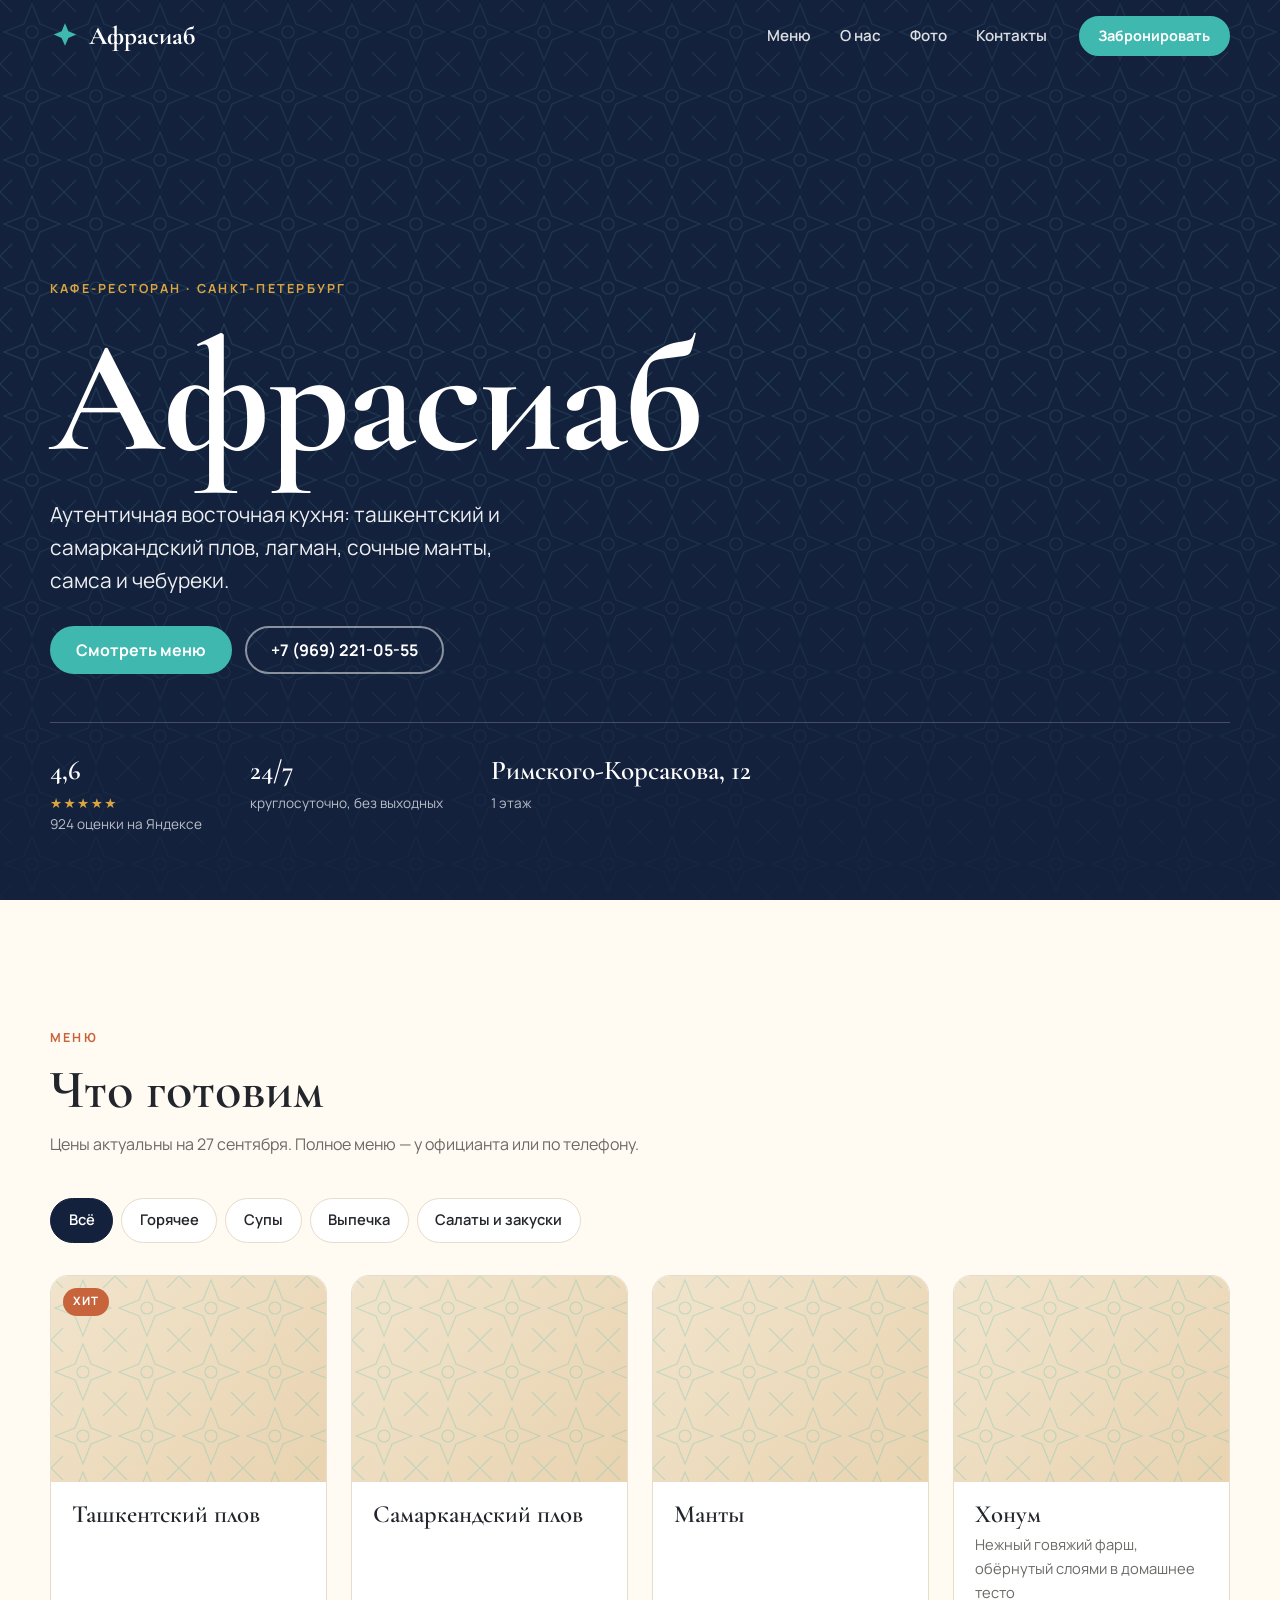
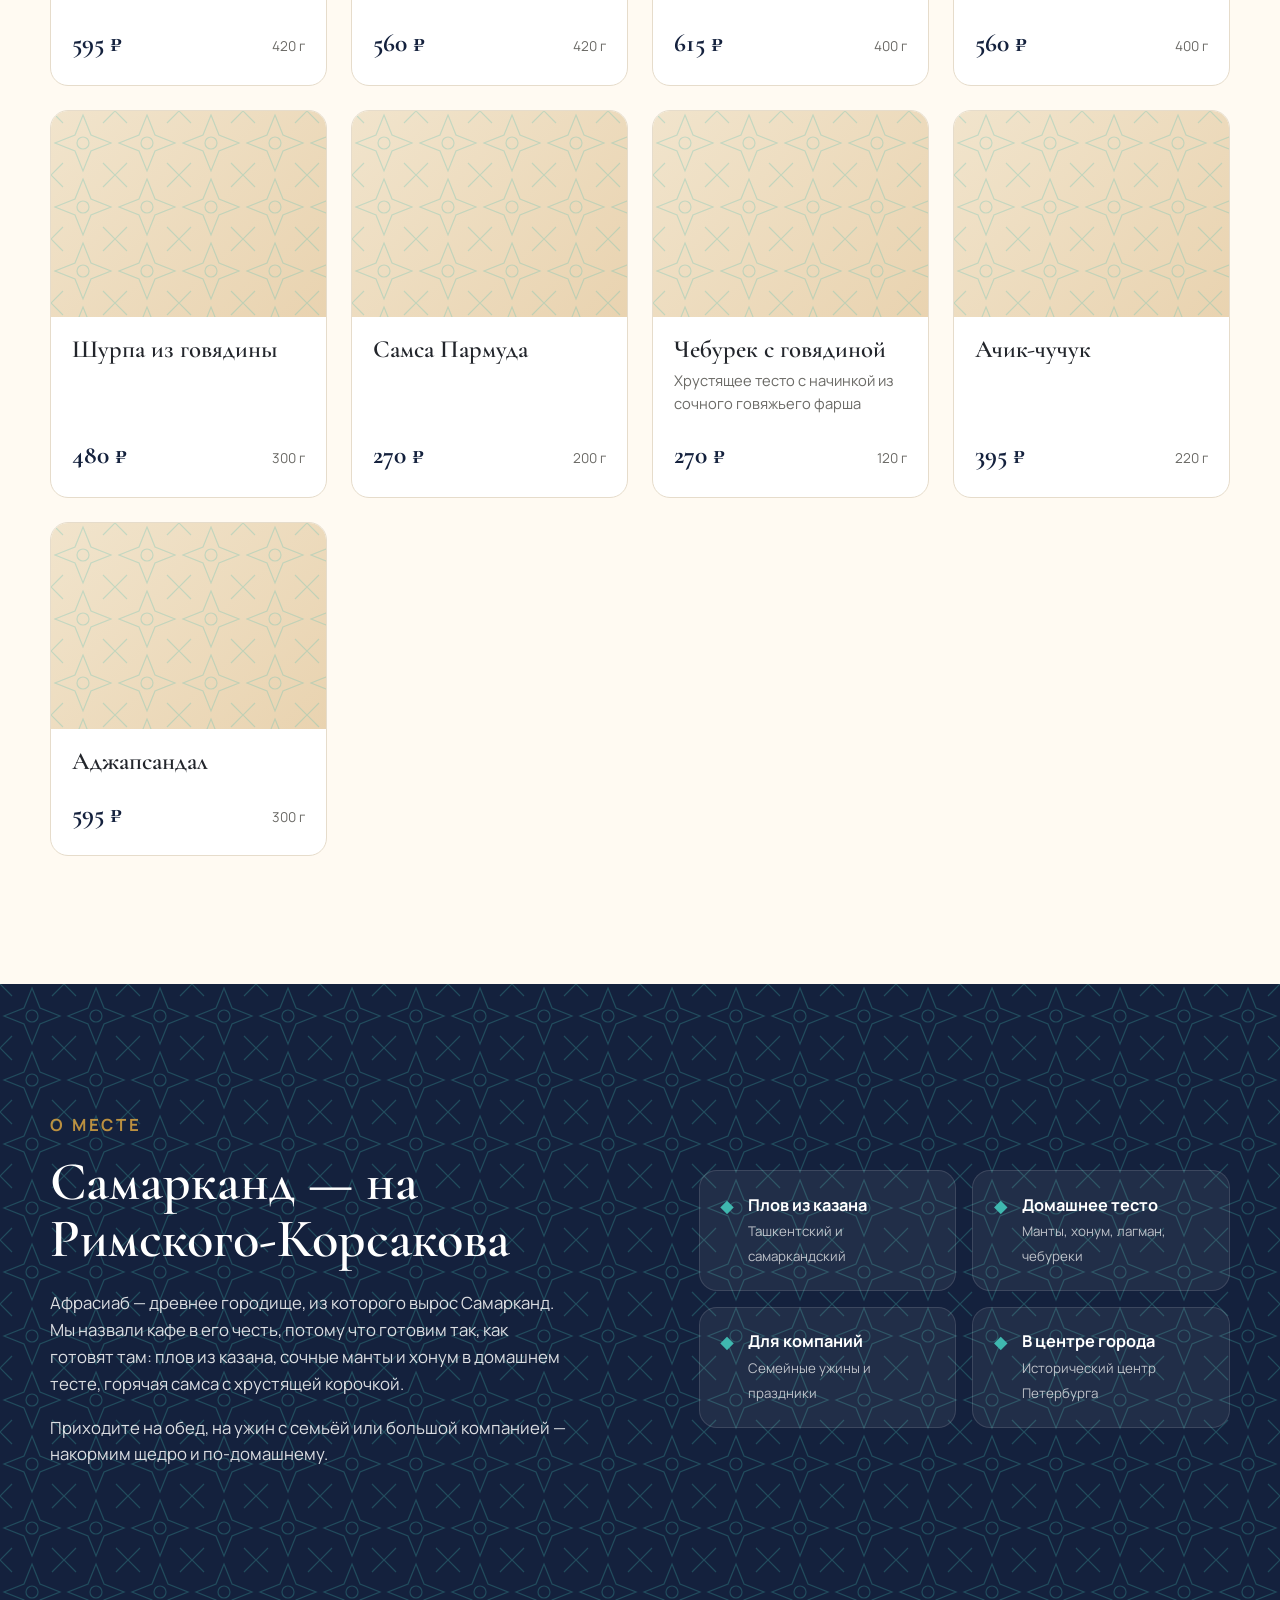
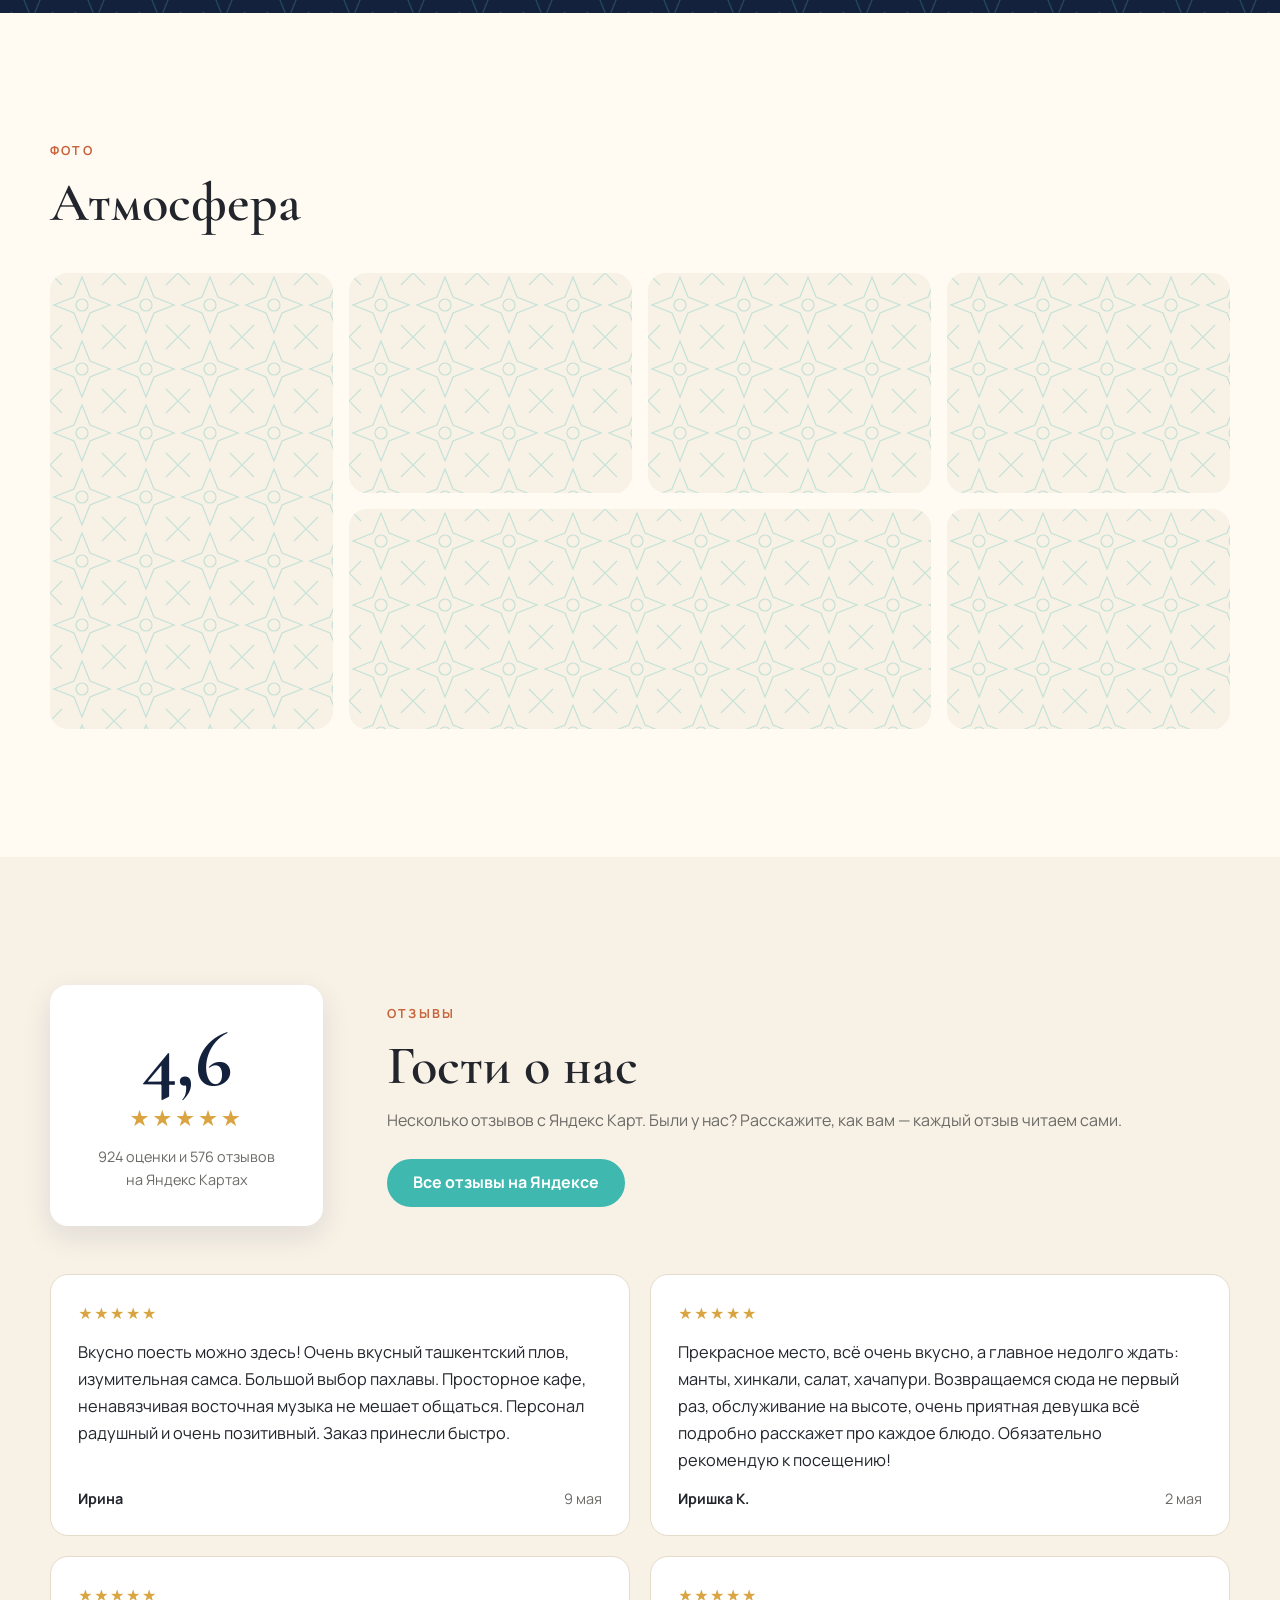
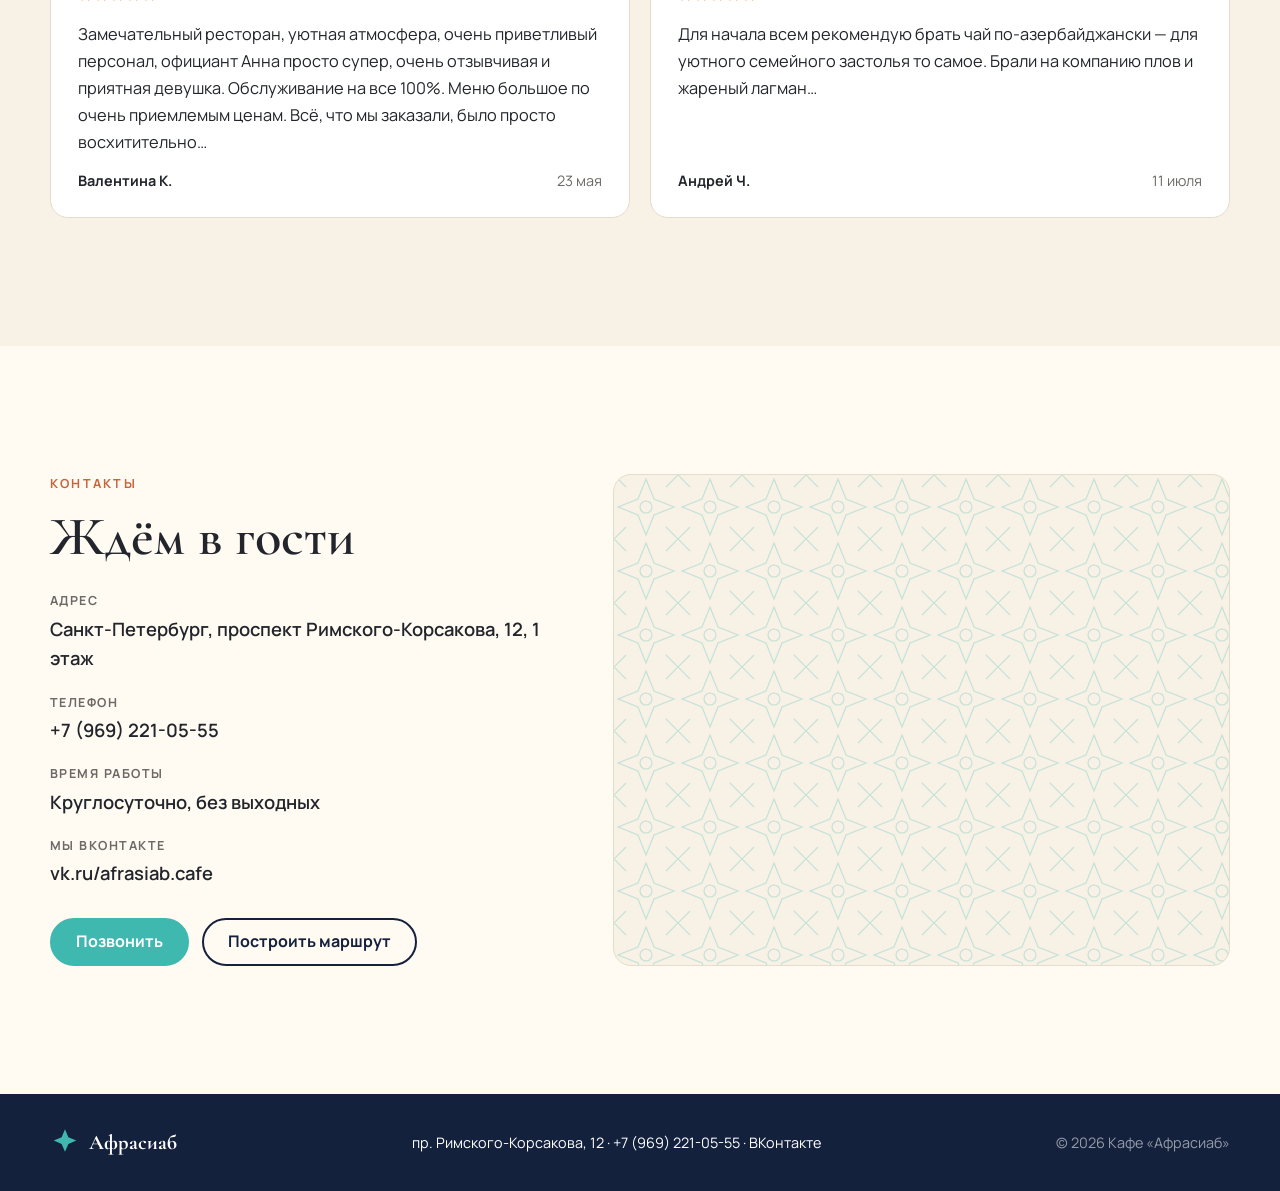
==== commit f9f597e9: "Add guest reviews, 24/7 hours and VK link Co-Authored-By: Claude Opus 5.5 <noreply@anthropic.com> Cl" ====
--- a/index.html
+++ b/index.html
@@ -4,7 +4,7 @@
   <meta charset="utf-8">
   <meta name="viewport" content="width=device-width, initial-scale=1">
   <title>Афрасиаб — восточная кухня на Римского-Корсакова</title>
-  <meta name="description" content="Кафе «Афрасиаб» в Санкт-Петербурге: ташкентский и самаркандский плов, лагман, манты, самса. Проспект Римского-Корсакова, 12. Открыто до 23:00.">
+  <meta name="description" content="Кафе «Афрасиаб» в Санкт-Петербурге: ташкентский и самаркандский плов, лагман, манты, самса. Проспект Римского-Корсакова, 12. Работаем круглосуточно.">
   <meta property="og:title" content="Афрасиаб — восточная кухня">
   <meta property="og:description" content="Плов, лагман, манты, самса. Санкт-Петербург, пр. Римского-Корсакова, 12.">
   <meta property="og:image" content="images/hero.jpg">
@@ -27,6 +27,8 @@
       "addressLocality": "Санкт-Петербург",
       "addressCountry": "RU"
     },
+    "openingHours": "Mo-Su 00:00-24:00",
+    "sameAs": ["https://vk.ru/afrasiab.cafe"],
     "aggregateRating": { "@type": "AggregateRating", "ratingValue": "4.6", "ratingCount": "924" }
   }
   </script>
@@ -66,7 +68,7 @@
       </div>
       <ul class="hero__facts">
         <li><b>4,6</b><span>★★★★★</span><small>924 оценки на Яндексе</small></li>
-        <li><b>до 23:00</b><small>открыто сегодня</small></li>
+        <li><b>24/7</b><small>круглосуточно, без выходных</small></li>
         <li><b>Римского-Корсакова, 12</b><small>1 этаж</small></li>
       </ul>
     </div>
@@ -138,10 +140,33 @@
         <p>924 оценки и 576 отзывов<br>на Яндекс Картах</p>
       </div>
       <div class="reviews__cta">
+        <p class="eyebrow">Отзывы</p>
         <h2>Гости о нас</h2>
-        <p class="muted">Были у нас? Расскажите, как вам — каждый отзыв читаем сами.</p>
-        <a class="btn" href="https://yandex.ru/maps/?text=%D0%90%D1%84%D1%80%D0%B0%D1%81%D0%B8%D0%B0%D0%B1%2C%20%D0%BF%D1%80%D0%BE%D1%81%D0%BF%D0%B5%D0%BA%D1%82%20%D0%A0%D0%B8%D0%BC%D1%81%D0%BA%D0%BE%D0%B3%D0%BE-%D0%9A%D0%BE%D1%80%D1%81%D0%B0%D0%BA%D0%BE%D0%B2%D0%B0%2C%2012%2C%20%D0%A1%D0%B0%D0%BD%D0%BA%D1%82-%D0%9F%D0%B5%D1%82%D0%B5%D1%80%D0%B1%D1%83%D1%80%D0%B3" target="_blank" rel="noopener">Читать отзывы на Яндексе</a>
-      </div>
+        <p class="muted">Несколько отзывов с Яндекс Карт. Были у нас? Расскажите, как вам — каждый отзыв читаем сами.</p>
+        <a class="btn" href="https://yandex.ru/maps/?text=%D0%90%D1%84%D1%80%D0%B0%D1%81%D0%B8%D0%B0%D0%B1%2C%20%D0%BF%D1%80%D0%BE%D1%81%D0%BF%D0%B5%D0%BA%D1%82%20%D0%A0%D0%B8%D0%BC%D1%81%D0%BA%D0%BE%D0%B3%D0%BE-%D0%9A%D0%BE%D1%80%D1%81%D0%B0%D0%BA%D0%BE%D0%B2%D0%B0%2C%2012%2C%20%D0%A1%D0%B0%D0%BD%D0%BA%D1%82-%D0%9F%D0%B5%D1%82%D0%B5%D1%80%D0%B1%D1%83%D1%80%D0%B3" target="_blank" rel="noopener">Все отзывы на Яндексе</a>
+      </div>
+    </div>
+    <div class="wrap review-list">
+      <figure class="review">
+        <div class="review__stars" aria-label="5 из 5">★★★★★</div>
+        <blockquote>Вкусно поесть можно здесь! Очень вкусный ташкентский плов, изумительная самса. Большой выбор пахлавы. Просторное кафе, ненавязчивая восточная музыка не мешает общаться. Персонал радушный и очень позитивный. Заказ принесли быстро.</blockquote>
+        <figcaption><b>Ирина</b><span>9 мая</span></figcaption>
+      </figure>
+      <figure class="review">
+        <div class="review__stars" aria-label="5 из 5">★★★★★</div>
+        <blockquote>Прекрасное место, всё очень вкусно, а главное недолго ждать: манты, хинкали, салат, хачапури. Возвращаемся сюда не первый раз, обслуживание на высоте, очень приятная девушка всё подробно расскажет про каждое блюдо. Обязательно рекомендую к посещению!</blockquote>
+        <figcaption><b>Иришка К.</b><span>2 мая</span></figcaption>
+      </figure>
+      <figure class="review">
+        <div class="review__stars" aria-label="5 из 5">★★★★★</div>
+        <blockquote>Замечательный ресторан, уютная атмосфера, очень приветливый персонал, официант Анна просто супер, очень отзывчивая и приятная девушка. Обслуживание на все 100%. Меню большое по очень приемлемым ценам. Всё, что мы заказали, было просто восхитительно…</blockquote>
+        <figcaption><b>Валентина К.</b><span>23 мая</span></figcaption>
+      </figure>
+      <figure class="review">
+        <div class="review__stars" aria-label="5 из 5">★★★★★</div>
+        <blockquote>Для начала всем рекомендую брать чай по-азербайджански — для уютного семейного застолья то самое. Брали на компанию плов и жареный лагман…</blockquote>
+        <figcaption><b>Андрей Ч.</b><span>11 июля</span></figcaption>
+      </figure>
     </div>
   </section>
 
@@ -157,7 +182,9 @@
           <dt>Телефон</dt>
           <dd><a href="tel:+79692210555">+7 (969) 221-05-55</a></dd>
           <dt>Время работы</dt>
-          <dd>Открыто до 23:00</dd>
+          <dd>Круглосуточно, без выходных</dd>
+          <dt>Мы ВКонтакте</dt>
+          <dd><a href="https://vk.ru/afrasiab.cafe" target="_blank" rel="noopener">vk.ru/afrasiab.cafe</a></dd>
         </dl>
         <div class="hero__actions">
           <a class="btn" href="tel:+79692210555">Позвонить</a>
@@ -174,7 +201,7 @@
 <footer class="footer">
   <div class="wrap footer__inner">
     <span class="logo"><svg viewBox="0 0 40 40" aria-hidden="true"><path d="M20 3l4.5 10.5L35 18l-10.5 4.5L20 33l-4.5-10.5L5 18l10.5-4.5z"/></svg><span>Афрасиаб</span></span>
-    <span>пр. Римского-Корсакова, 12 · <a href="tel:+79692210555">+7 (969) 221-05-55</a></span>
+    <span>пр. Римского-Корсакова, 12 · <a href="tel:+79692210555">+7 (969) 221-05-55</a> · <a href="https://vk.ru/afrasiab.cafe" target="_blank" rel="noopener">ВКонтакте</a></span>
     <span class="muted">© <span id="year">2026</span> Кафе «Афрасиаб»</span>
   </div>
 </footer>
--- a/styles.css
+++ b/styles.css
@@ -248,3 +248,15 @@
   .reviews__score { justify-self: stretch; }
   .hero__actions .btn { flex: 1 1 100%; }
 }
+
+/* Review cards */
+.review-list { display: grid; grid-template-columns: repeat(2, 1fr); gap: 1.25rem; margin-top: 3rem; }
+.review {
+  margin: 0; background: #fff; border-radius: var(--radius); padding: 1.6rem 1.7rem;
+  border: 1px solid var(--line); display: flex; flex-direction: column; gap: .8rem;
+}
+.review__stars { color: var(--gold); letter-spacing: .1em; }
+.review blockquote { margin: 0; font-size: 1.02rem; line-height: 1.65; }
+.review figcaption { margin-top: auto; display: flex; justify-content: space-between; gap: 1rem; font-size: .9rem; }
+.review figcaption span { color: var(--muted); }
+@media (max-width: 760px) { .review-list { grid-template-columns: 1fr; } }
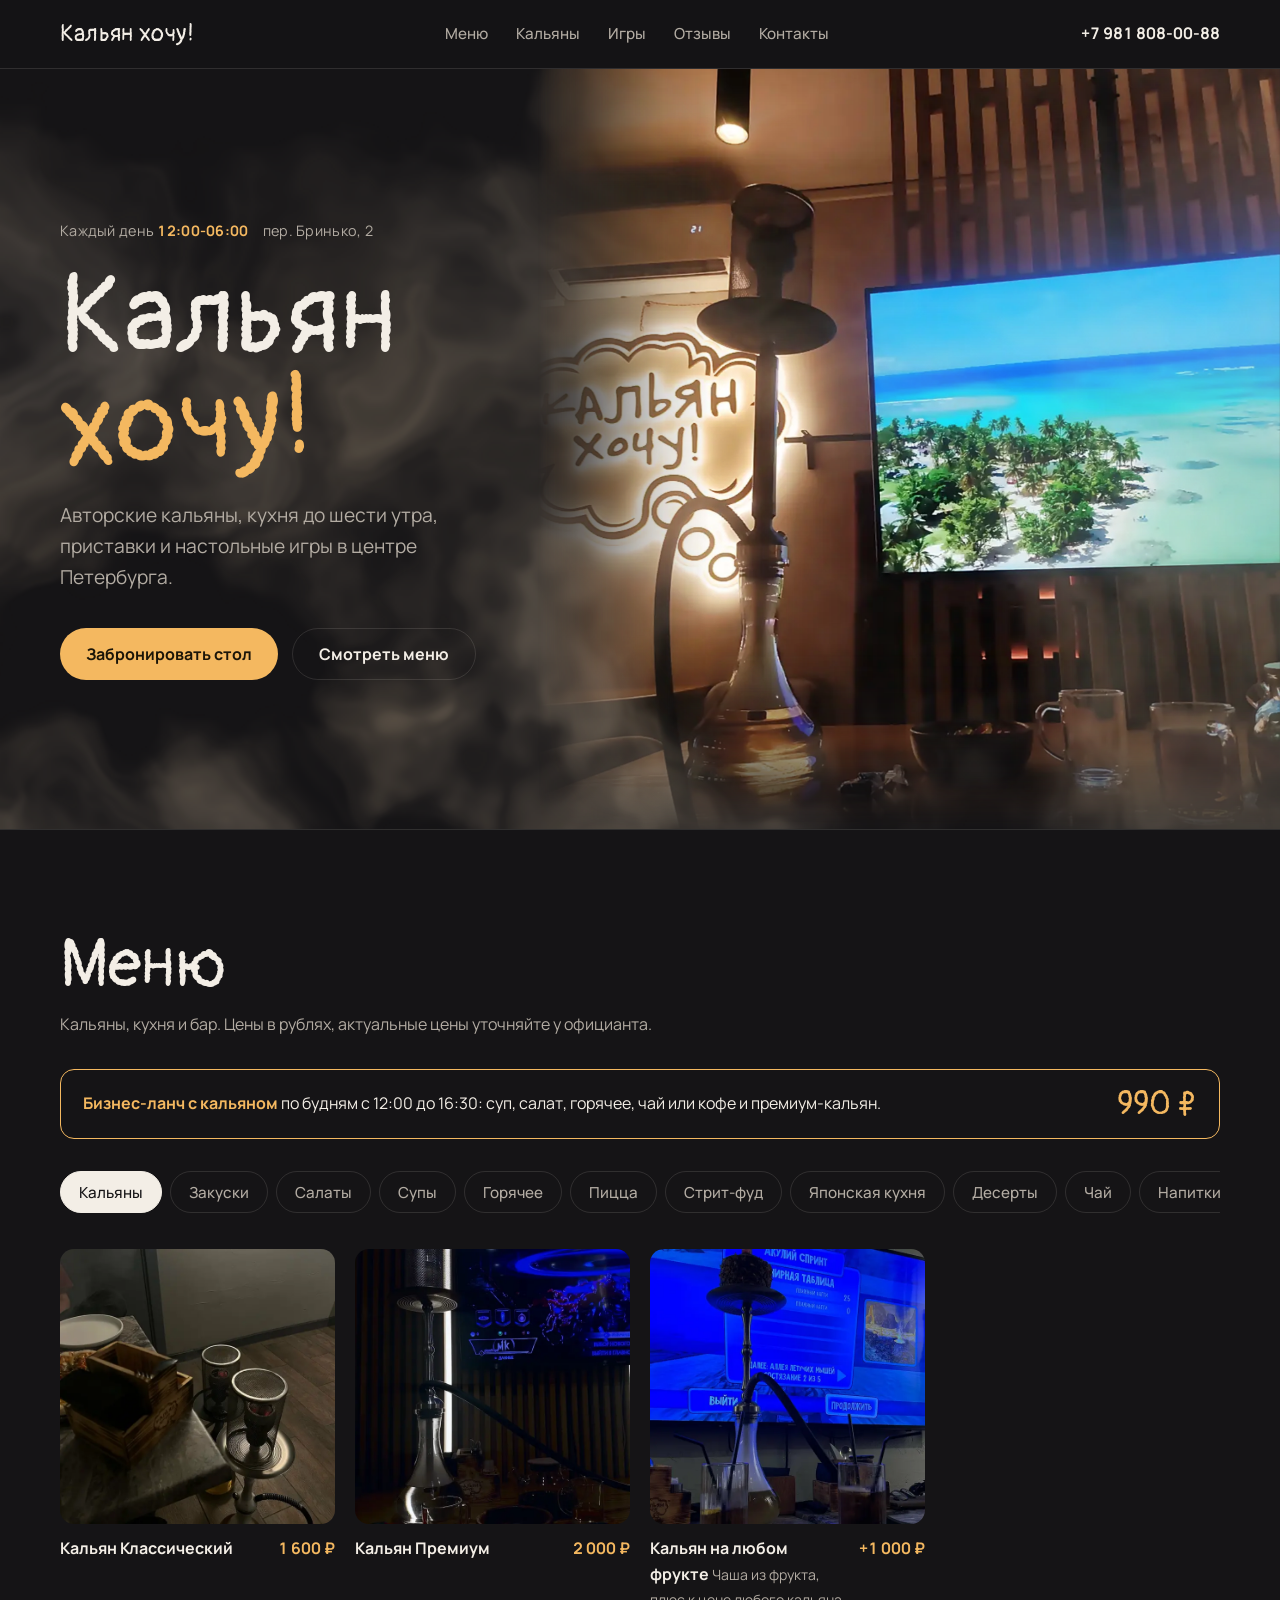
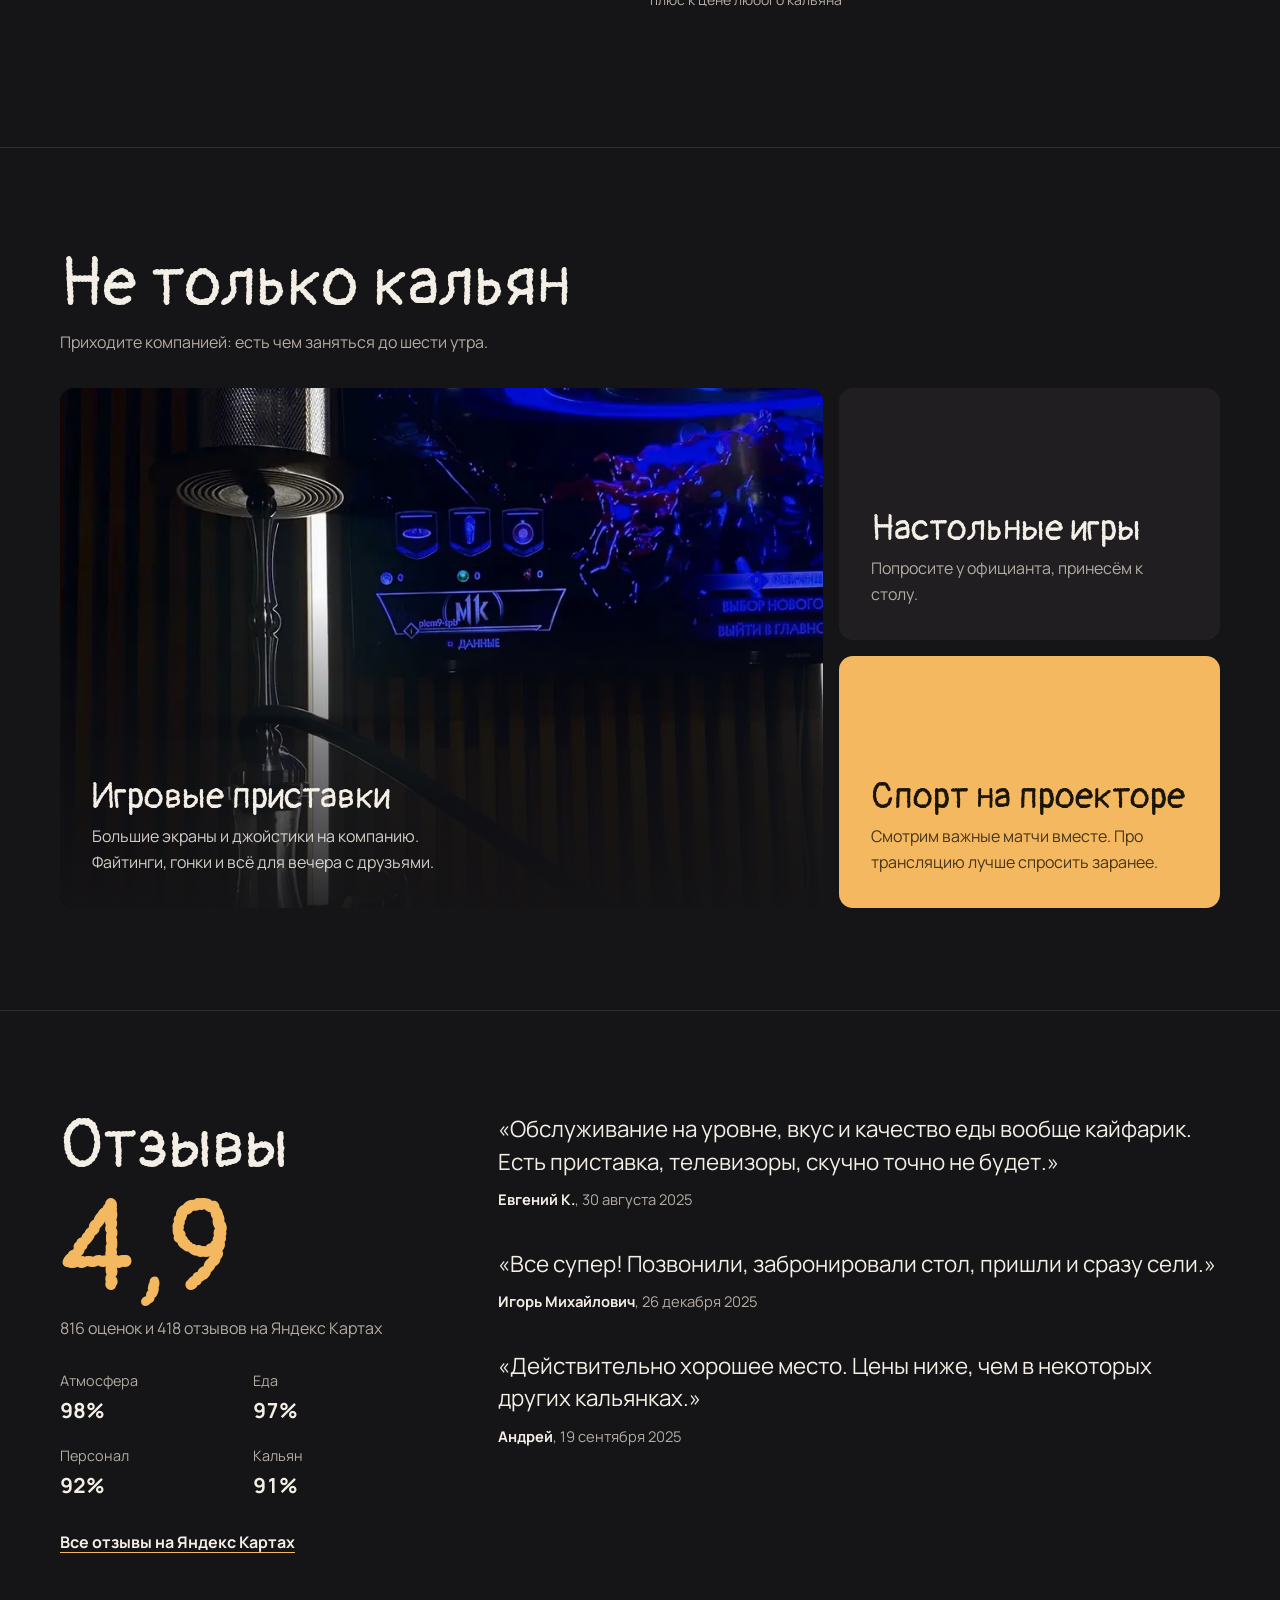
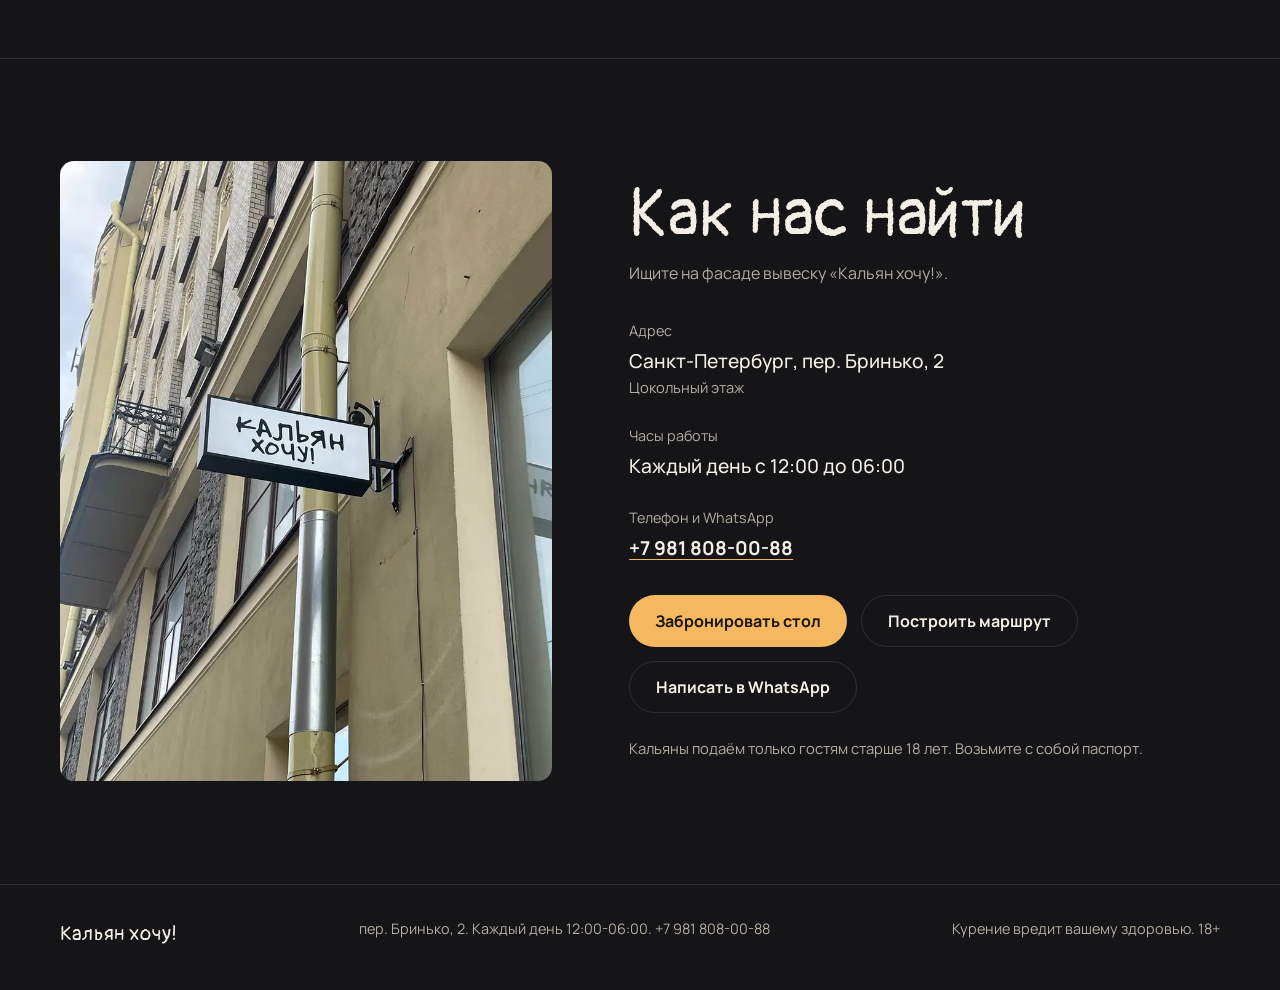
==== commit 0bbb6361: "Menu: a photo for every dish and drink Each non-hookah item uses its generated photo from img/menu/g" ====
--- a/index.html
+++ b/index.html
@@ -1,215 +1,454 @@
 <!doctype html>
 <html lang="ru">
 <head>
-  <meta charset="utf-8">
-  <meta name="viewport" content="width=device-width, initial-scale=1">
-  <title>Афрасиаб — восточная кухня на Римского-Корсакова</title>
-  <meta name="description" content="Кафе «Афрасиаб» в Санкт-Петербурге: ташкентский и самаркандский плов, лагман, манты, самса. Проспект Римского-Корсакова, 12. Работаем круглосуточно.">
-  <meta property="og:title" content="Афрасиаб — восточная кухня">
-  <meta property="og:description" content="Плов, лагман, манты, самса. Санкт-Петербург, пр. Римского-Корсакова, 12.">
-  <meta property="og:image" content="images/hero.jpg">
-  <meta name="theme-color" content="#14213d">
-  <link rel="icon" href="data:image/svg+xml,%3Csvg xmlns='http://www.w3.org/2000/svg' viewBox='0 0 64 64'%3E%3Crect width='64' height='64' rx='14' fill='%2314213d'/%3E%3Cpath d='M32 10l6 14 14 6-14 6-6 14-6-14-14-6 14-6z' fill='%233fb8af'/%3E%3C/svg%3E">
-  <link rel="preconnect" href="https://fonts.googleapis.com">
-  <link rel="preconnect" href="https://fonts.gstatic.com" crossorigin>
-  <link href="https://fonts.googleapis.com/css2?family=Cormorant+Garamond:ital,wght@0,500;0,600;0,700;1,500&family=Manrope:wght@400;500;600;700&display=swap" rel="stylesheet">
-  <link rel="stylesheet" href="styles.css">
-  <script type="application/ld+json">
-  {
-    "@context": "https://schema.org",
-    "@type": "Restaurant",
-    "name": "Афрасиаб",
-    "servesCuisine": ["Узбекская", "Восточная"],
-    "telephone": "+7 969 221-05-55",
-    "address": {
-      "@type": "PostalAddress",
-      "streetAddress": "проспект Римского-Корсакова, 12",
-      "addressLocality": "Санкт-Петербург",
-      "addressCountry": "RU"
-    },
-    "openingHours": "Mo-Su 00:00-24:00",
-    "sameAs": ["https://vk.ru/afrasiab.cafe"],
-    "aggregateRating": { "@type": "AggregateRating", "ratingValue": "4.6", "ratingCount": "924" }
-  }
-  </script>
+<meta charset="utf-8">
+<meta name="viewport" content="width=device-width, initial-scale=1, viewport-fit=cover">
+<title>Кальян Хочу</title>
+<meta name="description" content="Кальян-бар «Кальян Хочу» в Петербурге: пер. Бринько, 2. Авторские кальяны, кухня до 6 утра, приставки и настольные игры.">
+<link rel="preload" href="fonts/pangolin-cyrillic-400-normal.woff2" as="font" type="font/woff2" crossorigin>
+<style>
+/* Self-hosted fonts (Fontsource, OFL): same look on every device, no Google Fonts request */
+@font-face { font-family: "Pangolin"; font-style: normal; font-weight: 400; font-display: swap; src: url(fonts/pangolin-cyrillic-400-normal.woff2) format("woff2"); unicode-range: U+0301,U+0400-045F,U+0490-0491,U+04B0-04B1,U+2116; }
+@font-face { font-family: "Pangolin"; font-style: normal; font-weight: 400; font-display: swap; src: url(fonts/pangolin-latin-ext-400-normal.woff2) format("woff2"); unicode-range: U+0100-02BA,U+02BD-02C5,U+02C7-02CC,U+02CE-02D7,U+02DD-02FF,U+0304,U+0308,U+0329,U+1D00-1DBF,U+1E00-1E9F,U+1EF2-1EFF,U+2020,U+20A0-20AB,U+20AD-20C0,U+2113,U+2C60-2C7F,U+A720-A7FF; }
+@font-face { font-family: "Pangolin"; font-style: normal; font-weight: 400; font-display: swap; src: url(fonts/pangolin-latin-400-normal.woff2) format("woff2"); unicode-range: U+0000-00FF,U+0131,U+0152-0153,U+02BB-02BC,U+02C6,U+02DA,U+02DC,U+0304,U+0308,U+0329,U+2000-206F,U+20AC,U+2122,U+2191,U+2193,U+2212,U+2215,U+FEFF,U+FFFD; }
+@font-face { font-family: "Manrope"; font-style: normal; font-weight: 400; font-display: swap; src: url(fonts/manrope-cyrillic-400-normal.woff2) format("woff2"); unicode-range: U+0301,U+0400-045F,U+0490-0491,U+04B0-04B1,U+2116; }
+@font-face { font-family: "Manrope"; font-style: normal; font-weight: 400; font-display: swap; src: url(fonts/manrope-latin-ext-400-normal.woff2) format("woff2"); unicode-range: U+0100-02BA,U+02BD-02C5,U+02C7-02CC,U+02CE-02D7,U+02DD-02FF,U+0304,U+0308,U+0329,U+1D00-1DBF,U+1E00-1E9F,U+1EF2-1EFF,U+2020,U+20A0-20AB,U+20AD-20C0,U+2113,U+2C60-2C7F,U+A720-A7FF; }
+@font-face { font-family: "Manrope"; font-style: normal; font-weight: 400; font-display: swap; src: url(fonts/manrope-latin-400-normal.woff2) format("woff2"); unicode-range: U+0000-00FF,U+0131,U+0152-0153,U+02BB-02BC,U+02C6,U+02DA,U+02DC,U+0304,U+0308,U+0329,U+2000-206F,U+20AC,U+2122,U+2191,U+2193,U+2212,U+2215,U+FEFF,U+FFFD; }
+@font-face { font-family: "Manrope"; font-style: normal; font-weight: 500; font-display: swap; src: url(fonts/manrope-cyrillic-500-normal.woff2) format("woff2"); unicode-range: U+0301,U+0400-045F,U+0490-0491,U+04B0-04B1,U+2116; }
+@font-face { font-family: "Manrope"; font-style: normal; font-weight: 500; font-display: swap; src: url(fonts/manrope-latin-ext-500-normal.woff2) format("woff2"); unicode-range: U+0100-02BA,U+02BD-02C5,U+02C7-02CC,U+02CE-02D7,U+02DD-02FF,U+0304,U+0308,U+0329,U+1D00-1DBF,U+1E00-1E9F,U+1EF2-1EFF,U+2020,U+20A0-20AB,U+20AD-20C0,U+2113,U+2C60-2C7F,U+A720-A7FF; }
+@font-face { font-family: "Manrope"; font-style: normal; font-weight: 500; font-display: swap; src: url(fonts/manrope-latin-500-normal.woff2) format("woff2"); unicode-range: U+0000-00FF,U+0131,U+0152-0153,U+02BB-02BC,U+02C6,U+02DA,U+02DC,U+0304,U+0308,U+0329,U+2000-206F,U+20AC,U+2122,U+2191,U+2193,U+2212,U+2215,U+FEFF,U+FFFD; }
+@font-face { font-family: "Manrope"; font-style: normal; font-weight: 700; font-display: swap; src: url(fonts/manrope-cyrillic-700-normal.woff2) format("woff2"); unicode-range: U+0301,U+0400-045F,U+0490-0491,U+04B0-04B1,U+2116; }
+@font-face { font-family: "Manrope"; font-style: normal; font-weight: 700; font-display: swap; src: url(fonts/manrope-latin-ext-700-normal.woff2) format("woff2"); unicode-range: U+0100-02BA,U+02BD-02C5,U+02C7-02CC,U+02CE-02D7,U+02DD-02FF,U+0304,U+0308,U+0329,U+1D00-1DBF,U+1E00-1E9F,U+1EF2-1EFF,U+2020,U+20A0-20AB,U+20AD-20C0,U+2113,U+2C60-2C7F,U+A720-A7FF; }
+@font-face { font-family: "Manrope"; font-style: normal; font-weight: 700; font-display: swap; src: url(fonts/manrope-latin-700-normal.woff2) format("woff2"); unicode-range: U+0000-00FF,U+0131,U+0152-0153,U+02BB-02BC,U+02C6,U+02DA,U+02DC,U+0304,U+0308,U+0329,U+2000-206F,U+20AC,U+2122,U+2191,U+2193,U+2212,U+2215,U+FEFF,U+FFFD; }
+/* Layout: asymmetric split. Text left, one real venue photo bleeding off the right edge; photo on top on phones. One look only: the lounge at night. */
+:root {
+  --bg: #151416;
+  --surface: #201e21;
+  --fg: #f3eee6;
+  --muted: #b3aca3;
+  --accent: #f4b860;      /* warm glow of the neon cloud sign */
+  --accent-ink: #1b1508;
+  --line: rgba(243, 238, 230, .12);
+  --font-display: "Pangolin", "Comic Sans MS", cursive;
+  --font-body: "Manrope", system-ui, -apple-system, "Segoe UI", sans-serif;
+  --radius: 14px;
+  color-scheme: dark;
+}
+*, *::before, *::after { box-sizing: border-box; }
+html, body { background: var(--bg); color: var(--fg); }
+body { margin: 0; font-family: var(--font-body); font-size: 16px; line-height: 1.6; -webkit-font-smoothing: antialiased; }
+a { color: inherit; }
+
+.wrap { max-width: 1240px; margin: 0 auto; padding-inline: clamp(16px, 4vw, 40px); }
+
+/* Navigation */
+.nav { position: sticky; top: env(safe-area-inset-top, 0px); z-index: 10; background: color-mix(in srgb, var(--bg) 88%, transparent); backdrop-filter: blur(10px); -webkit-backdrop-filter: blur(10px); border-bottom: 1px solid var(--line); }
+.nav .wrap { display: flex; align-items: center; justify-content: space-between; gap: 24px; min-height: 68px; }
+.brand { font-family: var(--font-display); font-size: 1.5rem; text-decoration: none; letter-spacing: .01em; white-space: nowrap; }
+.nav ul { display: flex; gap: 28px; list-style: none; margin: 0; padding: 0; }
+.nav .menu-cta { display: none; }
+.nav ul a { text-decoration: none; color: var(--muted); font-weight: 500; font-size: .95rem; transition: color .2s; }
+.nav ul a:hover, .nav ul a:focus-visible { color: var(--fg); }
+.nav-phone { font-weight: 700; text-decoration: none; white-space: nowrap; font-variant-numeric: tabular-nums; }
+.nav-phone:hover { color: var(--accent); }
+
+/* Hero: text on the dark left, one photo bleeding off the right edge and fading into the background */
+.hero { position: relative; overflow: hidden; }
+.hero .wrap { position: relative; z-index: 1; display: grid; grid-template-columns: minmax(0, 1fr) minmax(0, 1fr); align-items: center; min-height: min(760px, calc(100dvh - 68px)); padding-block: clamp(40px, 7vw, 88px); }
+.hero-copy { min-width: 0; }
+.hero-media { position: absolute; inset: 0 0 0 auto; width: 58%; margin: 0; }
+.hero-media img { display: block; width: 100%; height: 100%; object-fit: cover; object-position: 0% 46%; }
+.hero-media { -webkit-mask-image: linear-gradient(90deg, transparent 0%, rgb(0 0 0 / .2) 5%, rgb(0 0 0 / .55) 11%, rgb(0 0 0 / .85) 17%, #000 23%), linear-gradient(0deg, transparent 0%, rgb(0 0 0 / .5) 9%, #000 24%); -webkit-mask-composite: source-in; mask-image: linear-gradient(90deg, transparent 0%, rgb(0 0 0 / .2) 5%, rgb(0 0 0 / .55) 11%, rgb(0 0 0 / .85) 17%, #000 23%), linear-gradient(0deg, transparent 0%, rgb(0 0 0 / .5) 9%, #000 24%); mask-composite: intersect; }
+.smoke { position: absolute; inset: 0; width: 100%; height: 100%; pointer-events: none; z-index: 0; }
+.hours { display: inline-flex; flex-wrap: wrap; gap: 6px 14px; margin: 0 0 22px; color: var(--muted); font-size: .9rem; letter-spacing: .02em; }
+.hours strong { color: var(--accent); font-weight: 700; font-variant-numeric: tabular-nums; }
+h1 { font-family: var(--font-display); font-weight: 400; font-size: clamp(3.4rem, 9vw, 7rem); line-height: .95; margin: 0 0 24px; text-wrap: balance; }
+h1 .want { color: var(--accent); display: inline-block; transform: rotate(-3deg); }
+.lead { font-size: clamp(1.05rem, 1.6vw, 1.2rem); color: var(--muted); max-width: 36ch; margin: 0 0 36px; }
+.ctas { display: flex; flex-wrap: wrap; gap: 14px; }
+.btn { display: inline-flex; align-items: center; justify-content: center; min-height: 52px; padding: 0 26px; border-radius: 999px; font-weight: 700; font-size: 1rem; text-decoration: none; white-space: nowrap; transition: transform .15s, background-color .2s, border-color .2s; }
+.btn:active { transform: translateY(1px) scale(.98); }
+.btn-primary { background: var(--accent); color: var(--accent-ink); }
+.btn-primary:hover { background: #f7c97f; }
+.btn-ghost { border: 1.5px solid var(--line); color: var(--fg); }
+.btn-ghost:hover { border-color: var(--accent); }
+.btn:focus-visible, .nav a:focus-visible, .brand:focus-visible { outline: 2px solid var(--accent); outline-offset: 3px; }
+
+/* Mobile: burger menu panel and a bottom bar with call / route */
+.burger { display: none; position: relative; width: 48px; height: 48px; margin-right: -10px; border: 0; background: none; color: var(--fg); cursor: pointer; }
+.burger span { position: absolute; left: 13px; right: 13px; height: 2px; border-radius: 2px; background: currentColor; transition: transform .25s, opacity .2s; }
+.burger span:nth-child(1) { top: 17px; } .burger span:nth-child(2) { top: 23px; } .burger span:nth-child(3) { top: 29px; }
+.nav.open .burger span:nth-child(1) { transform: translateY(6px) rotate(45deg); }
+.nav.open .burger span:nth-child(2) { opacity: 0; }
+.nav.open .burger span:nth-child(3) { transform: translateY(-6px) rotate(-45deg); }
+.burger:focus-visible { outline: 2px solid var(--accent); outline-offset: -4px; border-radius: 10px; }
+.mbar { display: none; }
+
+@media (prefers-reduced-motion: no-preference) {
+  .rise { animation: rise .8s cubic-bezier(.16, 1, .3, 1) both; }
+  .d1 { animation-delay: .08s; } .d2 { animation-delay: .16s; } .d3 { animation-delay: .24s; }
+  .hero-media img { animation: fade 1.4s ease-out both; }
+  @keyframes fade { from { opacity: 0; } }
+  @keyframes rise { from { opacity: 0; transform: translateY(18px); } }
+}
+
+@media (max-width: 900px) {
+  .nav-phone { display: none; }
+  .burger { display: block; }
+  .nav .wrap { min-height: 60px; }
+  .nav nav { position: absolute; left: 0; right: 0; top: 100%; background: var(--bg); border-bottom: 1px solid var(--line); padding: 8px 20px 24px; visibility: hidden; opacity: 0; transform: translateY(-8px); transition: opacity .2s, transform .2s, visibility 0s .2s; }
+  .nav.open nav { visibility: visible; opacity: 1; transform: none; transition: opacity .2s, transform .2s; }
+  .nav ul { flex-direction: column; gap: 0; }
+  .nav ul a { display: flex; align-items: center; min-height: 54px; font-size: 1.25rem; color: var(--fg); border-bottom: 1px solid var(--line); }
+  .nav .menu-cta { display: flex; width: 100%; margin-top: 18px; }
+  .mbar { display: flex; gap: 10px; position: fixed; left: 0; right: 0; bottom: 0; z-index: 9; padding: 10px 16px calc(10px + env(safe-area-inset-bottom, 0px)); background: color-mix(in srgb, var(--bg) 90%, transparent); backdrop-filter: blur(10px); -webkit-backdrop-filter: blur(10px); border-top: 1px solid var(--line); transform: translateY(110%); transition: transform .3s cubic-bezier(.16, 1, .3, 1); }
+  .mbar.show { transform: none; }
+  .mbar .btn { flex: 1 1 0; min-height: 48px; padding: 0 12px; }
+  body { padding-bottom: 76px; }
+  .hero .wrap { grid-template-columns: 1fr; min-height: 0; padding-block: 0 48px; }
+  .hero-media { position: relative; inset: auto; width: auto; height: 92vw; max-height: 560px; }
+  .hero-media img { object-position: 0% 50%; }
+  .hero-media { -webkit-mask-image: linear-gradient(0deg, transparent 0%, rgb(0 0 0 / .45) 9%, rgb(0 0 0 / .85) 18%, #000 26%); mask-image: linear-gradient(0deg, transparent 0%, rgb(0 0 0 / .45) 9%, rgb(0 0 0 / .85) 18%, #000 26%); }
+}
+@media (max-width: 420px) {
+  .btn { flex: 1 1 100%; }
+  .nav-phone { font-size: .9rem; }
+}
+
+/* Menu: horizontally scrollable category pills, photo cards for dishes with photos, compact two-column list for the rest */
+.menu { padding-block: clamp(56px, 8vw, 104px); border-top: 1px solid var(--line); }
+.section-title { font-family: var(--font-display); font-weight: 400; font-size: clamp(2.6rem, 6vw, 4.2rem); line-height: 1; margin: 0 0 12px; }
+.section-note { color: var(--muted); margin: 0 0 32px; max-width: 60ch; }
+.lunch { display: flex; flex-wrap: wrap; align-items: center; justify-content: space-between; gap: 12px 24px; padding: 18px 22px; margin: 0 0 32px; border: 1.5px solid var(--accent); border-radius: var(--radius); }
+.lunch p { margin: 0; min-width: 0; }
+.lunch b { color: var(--accent); }
+.lunch .price { font-family: var(--font-display); font-size: 2rem; line-height: 1; color: var(--accent); white-space: nowrap; }
+.tabs { display: flex; gap: 8px; overflow-x: auto; scrollbar-width: none; margin: 0 0 32px; padding-bottom: 4px; -webkit-overflow-scrolling: touch; }
+.tabs::-webkit-scrollbar { display: none; }
+.tab { flex: none; min-height: 42px; padding: 0 18px; border-radius: 999px; border: 1.5px solid var(--line); background: transparent; color: var(--muted); font: 500 .95rem var(--font-body); cursor: pointer; transition: color .2s, border-color .2s, background-color .2s; }
+.tab:hover { color: var(--fg); border-color: var(--muted); }
+.tab[aria-selected="true"] { background: var(--fg); border-color: var(--fg); color: var(--bg); }
+.tab:focus-visible { outline: 2px solid var(--accent); outline-offset: 2px; }
+.panel h3 { font-family: var(--font-display); font-weight: 400; font-size: 1.8rem; margin: 0 0 20px; }
+.js .panel h3 { position: absolute; width: 1px; height: 1px; overflow: hidden; clip: rect(0 0 0 0); }
+.panel + .panel { margin-top: 48px; }
+.js .panel + .panel { margin-top: 0; }
+.cards { display: grid; grid-template-columns: repeat(auto-fill, minmax(min(100%, 230px), 1fr)); gap: 20px; margin: 0 0 32px; }
+.card { min-width: 0; }
+.card img { display: block; width: 100%; height: auto; aspect-ratio: 1; object-fit: cover; border-radius: var(--radius); background: var(--surface); }
+.card-body { display: flex; justify-content: space-between; align-items: baseline; gap: 12px; padding-top: 12px; }
+.dish { margin: 0; font-weight: 700; min-width: 0; }
+.meta { color: var(--muted); font-size: .88rem; font-weight: 400; }
+.cost { white-space: nowrap; font-weight: 700; font-variant-numeric: tabular-nums; color: var(--accent); }
+.list { display: grid; grid-template-columns: repeat(2, minmax(0, 1fr)); gap: 22px 56px; margin: 0; padding: 0; list-style: none; }
+.list li { display: flex; justify-content: space-between; align-items: baseline; gap: 16px; min-width: 0; }
+.list .dish { font-weight: 500; }
+.list .meta { display: block; }
+@media (max-width: 700px) { .list { grid-template-columns: 1fr; } .cards { grid-template-columns: repeat(2, minmax(0, 1fr)); gap: 14px; } .card-body { flex-direction: column; gap: 4px; } }
+@media (max-width: 900px) {
+  .tabs { position: sticky; top: 60px; z-index: 5; margin: 0 -16px 24px; padding: 10px 16px; scroll-padding-inline: 16px; background: color-mix(in srgb, var(--bg) 92%, transparent); backdrop-filter: blur(10px); -webkit-backdrop-filter: blur(10px); border-bottom: 1px solid var(--line); }
+  .tab { min-height: 44px; }
+  .card .meta { display: block; margin-top: 4px; line-height: 1.4; }
+  .card .dish { line-height: 1.3; }
+  .list { gap: 0; }
+  .list li { padding: 14px 0; border-bottom: 1px solid var(--line); }
+  .list li:first-child { padding-top: 0; }
+}
+
+/* Games: asymmetric bento. One large photo cell, two text cells stacked beside it */
+.games { padding-block: clamp(56px, 8vw, 104px); border-top: 1px solid var(--line); }
+.bento { display: grid; grid-template-columns: 2fr 1fr; grid-template-rows: 1fr 1fr; gap: 16px; min-height: 520px; }
+.tile { position: relative; min-width: 0; border-radius: var(--radius); overflow: hidden; padding: clamp(22px, 3vw, 32px); display: flex; flex-direction: column; justify-content: flex-end; gap: 8px; }
+.tile h3 { font-family: var(--font-display); font-weight: 400; font-size: clamp(1.7rem, 3vw, 2.3rem); line-height: 1.05; margin: 0; }
+.tile p { margin: 0; color: var(--muted); max-width: 40ch; }
+.tile-photo { grid-row: span 2; }
+.tile-photo img { position: absolute; inset: 0; width: 100%; height: 100%; object-fit: cover; object-position: 50% 35%; }
+.tile-photo::after { content: ""; position: absolute; inset: 0; background: linear-gradient(0deg, rgb(21 20 22 / .92) 0%, rgb(21 20 22 / .55) 30%, rgb(21 20 22 / 0) 60%); }
+.tile-photo > div { position: relative; z-index: 1; display: grid; gap: 8px; }
+.tile-photo p { color: var(--fg); opacity: .85; }
+.tile-board { background: var(--surface); }
+.tile-sport { background: var(--accent); color: var(--accent-ink); }
+.tile-sport p { color: var(--accent-ink); opacity: .8; }
+@media (max-width: 760px) {
+  .bento { grid-template-columns: 1fr; grid-template-rows: none; min-height: 0; }
+  .tile-photo { grid-row: auto; min-height: 380px; }
+  .tile { min-height: 180px; }
+}
+
+/* Reviews: rating column on the left, three short quotes on the right */
+.reviews { padding-block: clamp(56px, 8vw, 104px); border-top: 1px solid var(--line); }
+.reviews .wrap { display: grid; grid-template-columns: minmax(0, 1fr) minmax(0, 2fr); gap: clamp(32px, 6vw, 88px); align-items: start; }
+.score { font-family: var(--font-display); font-size: clamp(5rem, 11vw, 8rem); line-height: .9; color: var(--accent); margin: 0; }
+.score-note { color: var(--muted); margin: 8px 0 28px; }
+.stats { display: grid; grid-template-columns: repeat(2, minmax(0, 1fr)); gap: 16px 24px; margin: 0 0 28px; }
+.stats div { display: grid; gap: 2px; }
+.stats dt { color: var(--muted); font-size: .9rem; }
+.stats dd { margin: 0; font-weight: 700; font-size: 1.3rem; font-variant-numeric: tabular-nums; }
+.link { color: var(--fg); font-weight: 700; text-underline-offset: 4px; text-decoration-color: var(--accent); }
+.link:hover { color: var(--accent); }
+.quotes { display: grid; gap: 36px; margin: 0; padding: 0; list-style: none; }
+.quotes blockquote { margin: 0 0 10px; font-size: clamp(1.15rem, 2vw, 1.4rem); line-height: 1.45; }
+.quotes figcaption { color: var(--muted); font-size: .92rem; }
+.quotes figcaption b { color: var(--fg); font-weight: 700; }
+.quotes figure { margin: 0; }
+
+/* Contacts: street sign photo next to the practical details */
+.contacts { padding-block: clamp(56px, 8vw, 104px); border-top: 1px solid var(--line); }
+.contacts .wrap { display: grid; grid-template-columns: minmax(0, 5fr) minmax(0, 6fr); gap: clamp(32px, 6vw, 80px); align-items: center; }
+.contacts-photo { margin: 0; min-width: 0; }
+.contacts-photo img { display: block; width: 100%; height: auto; max-height: 620px; object-fit: cover; border-radius: var(--radius); }
+.facts { display: grid; gap: 24px; margin: 0 0 32px; }
+.facts div { display: grid; gap: 4px; }
+.facts dt { color: var(--muted); font-size: .9rem; }
+.facts dd { margin: 0; font-size: 1.2rem; font-weight: 500; }
+.facts dd small { display: block; color: var(--muted); font-size: .92rem; font-weight: 400; }
+.age { margin: 24px 0 0; color: var(--muted); font-size: .92rem; }
+
+/* Footer */
+.footer { border-top: 1px solid var(--line); padding-block: 32px 40px; color: var(--muted); font-size: .9rem; }
+.footer .wrap { display: flex; flex-wrap: wrap; justify-content: space-between; gap: 12px 32px; }
+.footer .brand { color: var(--fg); font-size: 1.3rem; }
+.footer p { margin: 0; }
+
+@media (max-width: 860px) {
+  .reviews .wrap, .contacts .wrap { grid-template-columns: 1fr; }
+  .contacts-photo img { max-height: 420px; }
+}
+</style>
 </head>
 <body>
 
-<header class="nav" id="top">
-  <div class="wrap nav__inner">
-    <a href="#top" class="logo" aria-label="Афрасиаб — на главную">
-      <svg viewBox="0 0 40 40" aria-hidden="true"><path d="M20 3l4.5 10.5L35 18l-10.5 4.5L20 33l-4.5-10.5L5 18l10.5-4.5z"/></svg>
-      <span>Афрасиаб</span>
-    </a>
-    <nav class="nav__links" aria-label="Разделы">
-      <a href="#menu">Меню</a>
-      <a href="#about">О нас</a>
-      <a href="#gallery">Фото</a>
-      <a href="#contacts">Контакты</a>
+<header class="nav">
+  <div class="wrap">
+    <a class="brand" href="#top">Кальян хочу!</a>
+    <nav id="site-menu" aria-label="Разделы">
+      <ul>
+        <li><a href="#menu">Меню</a></li>
+        <li><a href="#hookah">Кальяны</a></li>
+        <li><a href="#games">Игры</a></li>
+        <li><a href="#reviews">Отзывы</a></li>
+        <li><a href="#contacts">Контакты</a></li>
+      </ul>
+      <a class="btn btn-primary menu-cta" href="tel:+79818080088">Забронировать стол</a>
     </nav>
-    <a class="btn btn--small" href="tel:+79692210555">Забронировать</a>
-    <button class="burger" aria-label="Открыть меню" aria-expanded="false"><span></span><span></span></button>
+    <a class="nav-phone" href="tel:+79818080088">+7 981 808-00-88</a>
+    <button class="burger" type="button" aria-controls="site-menu" aria-expanded="false" aria-label="Открыть меню"><span></span><span></span><span></span></button>
   </div>
 </header>
 
-<main>
-  <!-- HERO -->
+<div class="mbar" aria-label="Быстрые действия">
+  <a class="btn btn-primary" href="tel:+79818080088">Позвонить</a>
+  <a class="btn btn-ghost" href="https://yandex.ru/maps/?text=%D0%A1%D0%B0%D0%BD%D0%BA%D1%82-%D0%9F%D0%B5%D1%82%D0%B5%D1%80%D0%B1%D1%83%D1%80%D0%B3%2C%20%D0%BF%D0%B5%D1%80.%20%D0%91%D1%80%D0%B8%D0%BD%D1%8C%D0%BA%D0%BE%2C%202" target="_blank" rel="noopener">Маршрут</a>
+</div>
+
+<main id="top">
   <section class="hero">
-    <div class="hero__media" aria-hidden="true">
-      <img src="images/hero.jpg" alt="" onerror="this.remove()">
+    <figure class="hero-media">
+        <img src="img/hero-neon.webp" width="1100" height="1465" alt="Кальян на столе на фоне светящейся вывески «Кальян хочу!»" fetchpriority="high">
+      </figure>
+    <canvas class="smoke" aria-hidden="true"></canvas>
+    <div class="wrap">
+      <div class="hero-copy">
+        <p class="hours rise"><span>Каждый день <strong>12:00-06:00</strong></span><span>пер. Бринько, 2</span></p>
+        <h1 class="rise d1">Кальян <span class="want">хочу!</span></h1>
+        <p class="lead rise d2">Авторские кальяны, кухня до шести утра, приставки и настольные игры в центре Петербурга.</p>
+        <div class="ctas rise d3">
+          <a class="btn btn-primary" href="tel:+79818080088">Забронировать стол</a>
+          <a class="btn btn-ghost" href="#menu">Смотреть меню</a>
+        </div>
+      </div>
     </div>
-    <div class="wrap hero__inner">
-      <p class="eyebrow">Кафе-ресторан · Санкт-Петербург</p>
-      <h1>Афрасиаб</h1>
-      <p class="hero__lead">Аутентичная восточная кухня: ташкентский и самаркандский плов, лагман, сочные манты, самса и чебуреки.</p>
-      <div class="hero__actions">
-        <a class="btn" href="#menu">Смотреть меню</a>
-        <a class="btn btn--ghost" href="tel:+79692210555">+7 (969) 221-05-55</a>
+  </section>
+
+<script>
+/* Hookah smoke: slow, light fog creeping across the whole hero (WebGL noise). One still frame for reduced motion. */
+(function () {
+  var hero = document.querySelector('.hero'), cv = hero && hero.querySelector('.smoke');
+  if (!cv) return;
+  var gl = cv.getContext('webgl', { premultipliedAlpha: true, alpha: true, antialias: false });
+  if (!gl) { cv.remove(); return; }
+  var vs = 'attribute vec2 p;void main(){gl_Position=vec4(p,0.,1.);}';
+  var fs = [
+    '#ifdef GL_FRAGMENT_PRECISION_HIGH\nprecision highp float;\n#else\nprecision mediump float;\n#endif',
+    'uniform vec2 r;uniform float t;',
+    'float h(vec2 p){vec3 q=fract(vec3(p.xyx)*.1031);q+=dot(q,q.yzx+33.33);return fract((q.x+q.y)*q.z);}',
+    'float n(vec2 p){vec2 i=floor(p),f=fract(p);f=f*f*(3.-2.*f);',
+    'return mix(mix(h(i),h(i+vec2(1,0)),f.x),mix(h(i+vec2(0,1)),h(i+vec2(1,1)),f.x),f.y);}',
+    'float fbm(vec2 p){float v=0.,a=.5;mat2 m=mat2(1.6,1.2,-1.2,1.6);for(int i=0;i<5;i++){v+=a*n(p);p=m*p;a*=.5;}return v;}',
+    'void main(){vec2 uv=gl_FragCoord.xy/r;vec2 p=vec2(uv.x*r.x/r.y,uv.y)*2.2;',
+    'vec2 q=vec2(fbm(p+vec2(t*.05,-t*.02)),fbm(p+vec2(5.2,1.3)-vec2(t*.03,t*.015)));',
+    'float d=fbm(p+2.4*q+vec2(-t*.04,-t*.025));',
+    'd=smoothstep(.42,.95,d);',
+    'float fall=mix(1.,.45,smoothstep(.0,1.,uv.y));',
+    'float a=d*fall*(r.x<r.y?.65:.5);',
+    'vec3 c=mix(vec3(.95,.9,.84),vec3(1.,.86,.66),q.x);',
+    'gl_FragColor=vec4(c*a,a);}'
+  ].join('\n');
+  function sh(type, src) { var s = gl.createShader(type); gl.shaderSource(s, src); gl.compileShader(s); return s; }
+  var pr = gl.createProgram();
+  gl.attachShader(pr, sh(gl.VERTEX_SHADER, vs)); gl.attachShader(pr, sh(gl.FRAGMENT_SHADER, fs)); gl.linkProgram(pr);
+  if (!gl.getProgramParameter(pr, gl.LINK_STATUS)) { cv.remove(); return; }
+  gl.useProgram(pr);
+  gl.bindBuffer(gl.ARRAY_BUFFER, gl.createBuffer());
+  gl.bufferData(gl.ARRAY_BUFFER, new Float32Array([-1, -1, 3, -1, -1, 3]), gl.STATIC_DRAW);
+  var loc = gl.getAttribLocation(pr, 'p'); gl.enableVertexAttribArray(loc); gl.vertexAttribPointer(loc, 2, gl.FLOAT, false, 0, 0);
+  var uR = gl.getUniformLocation(pr, 'r'), uT = gl.getUniformLocation(pr, 't');
+  var still = window.matchMedia('(prefers-reduced-motion: reduce)').matches, on = true, raf = 0, t0 = performance.now();
+  function size() {
+    var s = 0.5, w = Math.max(1, Math.round(cv.clientWidth * s)), h = Math.max(1, Math.round(cv.clientHeight * s));
+    if (cv.width !== w || cv.height !== h) { cv.width = w; cv.height = h; gl.viewport(0, 0, w, h); }
+    gl.uniform2f(uR, w, h);
+  }
+  function draw(now) {
+    gl.uniform1f(uT, 20 + (now - t0) / 1000);
+    gl.drawArrays(gl.TRIANGLES, 0, 3);
+    if (!still && on) raf = requestAnimationFrame(draw);
+  }
+  size(); draw(t0);
+  window.addEventListener('resize', function () { size(); if (still) draw(performance.now()); });
+  if ('IntersectionObserver' in window) new IntersectionObserver(function (e) {
+    on = e[0].isIntersecting; cancelAnimationFrame(raf); if (on && !still) raf = requestAnimationFrame(draw);
+  }).observe(hero);
+})();
+</script>
+<script>
+/* Mobile menu toggle and the bottom call bar that appears once the hero buttons scroll away */
+(function () {
+  var nav = document.querySelector('.nav'), btn = nav && nav.querySelector('.burger');
+  if (btn) {
+    function set(open) { nav.classList.toggle('open', open); btn.setAttribute('aria-expanded', open); btn.setAttribute('aria-label', open ? 'Закрыть меню' : 'Открыть меню'); }
+    btn.addEventListener('click', function () { set(!nav.classList.contains('open')); });
+    nav.querySelectorAll('nav a').forEach(function (a) { a.addEventListener('click', function () { set(false); }); });
+    document.addEventListener('keydown', function (e) { if (e.key === 'Escape' && nav.classList.contains('open')) { set(false); btn.focus(); } });
+  }
+  var bar = document.querySelector('.mbar'), ctas = document.querySelector('.hero .ctas');
+  if (bar && ctas && 'IntersectionObserver' in window) new IntersectionObserver(function (e) {
+    bar.classList.toggle('show', !e[0].isIntersecting && e[0].boundingClientRect.top < 0);
+  }).observe(ctas);
+})();
+</script>
+
+  <section class="menu" id="menu">
+    <div class="wrap">
+      <h2 class="section-title">Меню</h2>
+      <p class="section-note">Кальяны, кухня и бар. Цены в рублях, актуальные цены уточняйте у официанта.</p>
+      <div class="lunch" id="hookah">
+        <p><b>Бизнес-ланч с кальяном</b> по будням с 12:00 до 16:30: суп, салат, горячее, чай или кофе и премиум-кальян.</p>
+        <span class="price">990 ₽</span>
       </div>
-      <ul class="hero__facts">
-        <li><b>4,6</b><span>★★★★★</span><small>924 оценки на Яндексе</small></li>
-        <li><b>24/7</b><small>круглосуточно, без выходных</small></li>
-        <li><b>Римского-Корсакова, 12</b><small>1 этаж</small></li>
+      <div class="tabs" role="tablist" aria-label="Разделы меню"><button class="tab" role="tab" type="button" data-target="m-hookah" aria-controls="m-hookah">Кальяны</button><button class="tab" role="tab" type="button" data-target="m-snacks" aria-controls="m-snacks">Закуски</button><button class="tab" role="tab" type="button" data-target="m-salads" aria-controls="m-salads">Салаты</button><button class="tab" role="tab" type="button" data-target="m-soups" aria-controls="m-soups">Супы</button><button class="tab" role="tab" type="button" data-target="m-hot" aria-controls="m-hot">Горячее</button><button class="tab" role="tab" type="button" data-target="m-pizza" aria-controls="m-pizza">Пицца</button><button class="tab" role="tab" type="button" data-target="m-street" aria-controls="m-street">Стрит-фуд</button><button class="tab" role="tab" type="button" data-target="m-japan" aria-controls="m-japan">Японская кухня</button><button class="tab" role="tab" type="button" data-target="m-desserts" aria-controls="m-desserts">Десерты</button><button class="tab" role="tab" type="button" data-target="m-tea" aria-controls="m-tea">Чай</button><button class="tab" role="tab" type="button" data-target="m-drinks" aria-controls="m-drinks">Напитки</button><button class="tab" role="tab" type="button" data-target="m-beer" aria-controls="m-beer">Пиво</button></div>
+      <div class="panel" id="m-hookah" role="tabpanel"><h3>Кальяны</h3><div class="cards"><article class="card"><img src="img/menu/hookah-classic.webp" width="640" height="640" loading="lazy" alt="Кальян Классический"><div class="card-body"><p class="dish">Кальян Классический </p><span class="cost">1 600 ₽</span></div></article><article class="card"><img src="img/menu/hookah-premium.webp" width="640" height="640" loading="lazy" alt="Кальян Премиум"><div class="card-body"><p class="dish">Кальян Премиум </p><span class="cost">2 000 ₽</span></div></article><article class="card"><img src="img/menu/hookah-fruit.webp" width="640" height="640" loading="lazy" alt="Кальян на любом фрукте"><div class="card-body"><p class="dish">Кальян на любом фрукте <span class="meta">Чаша из фрукта, плюс к цене любого кальяна</span></p><span class="cost">+1 000 ₽</span></div></article></div></div><div class="panel" id="m-snacks" role="tabpanel"><h3>Закуски</h3><div class="cards"><article class="card"><img src="img/menu/gen/d00.webp" width="640" height="640" loading="lazy" alt="Креветки темпура"><div class="card-body"><p class="dish">Креветки темпура <span class="meta">120/40 г</span></p><span class="cost">620 ₽</span></div></article><article class="card"><img src="img/menu/gen/d01.webp" width="640" height="640" loading="lazy" alt="Брускетта с лососем"><div class="card-body"><p class="dish">Брускетта с лососем <span class="meta">200 г</span></p><span class="cost">590 ₽</span></div></article><article class="card"><img src="img/menu/gen/d02.webp" width="640" height="640" loading="lazy" alt="Брускетта с говядиной и пармезаном"><div class="card-body"><p class="dish">Брускетта с говядиной и пармезаном <span class="meta">200 г</span></p><span class="cost">620 ₽</span></div></article><article class="card"><img src="img/menu/gen/d03.webp" width="640" height="640" loading="lazy" alt="Брускетта с вялеными томатами"><div class="card-body"><p class="dish">Брускетта с вялеными томатами <span class="meta">200 г</span></p><span class="cost">490 ₽</span></div></article><article class="card"><img src="img/menu/gen/d04.webp" width="640" height="640" loading="lazy" alt="Чесночные гренки"><div class="card-body"><p class="dish">Чесночные гренки <span class="meta">80/40 г</span></p><span class="cost">уточняйте</span></div></article><article class="card"><img src="img/menu/gen/d05.webp" width="640" height="640" loading="lazy" alt="Сырные палочки"><div class="card-body"><p class="dish">Сырные палочки <span class="meta">110/40 г</span></p><span class="cost">уточняйте</span></div></article></div></div><div class="panel" id="m-salads" role="tabpanel"><h3>Салаты</h3><div class="cards"><article class="card"><img src="img/menu/gen/d06.webp" width="640" height="640" loading="lazy" alt="Цезарь с курицей"><div class="card-body"><p class="dish">Цезарь с курицей <span class="meta">280 г</span></p><span class="cost">590 ₽</span></div></article><article class="card"><img src="img/menu/gen/d07.webp" width="640" height="640" loading="lazy" alt="Салат с говядиной"><div class="card-body"><p class="dish">Салат с говядиной <span class="meta">240 г</span></p><span class="cost">720 ₽</span></div></article><article class="card"><img src="img/menu/gen/d08.webp" width="640" height="640" loading="lazy" alt="Цезарь с креветками"><div class="card-body"><p class="dish">Цезарь с креветками <span class="meta">260 г</span></p><span class="cost">620 ₽</span></div></article><article class="card"><img src="img/menu/gen/d09.webp" width="640" height="640" loading="lazy" alt="Греческий салат"><div class="card-body"><p class="dish">Греческий салат <span class="meta">280 г</span></p><span class="cost">590 ₽</span></div></article><article class="card"><img src="img/menu/gen/d10.webp" width="640" height="640" loading="lazy" alt="Салат с хрустящими баклажанами"><div class="card-body"><p class="dish">Салат с хрустящими баклажанами <span class="meta">370 г</span></p><span class="cost">690 ₽</span></div></article><article class="card"><img src="img/menu/gen/d11.webp" width="640" height="640" loading="lazy" alt="Салат Деревенский"><div class="card-body"><p class="dish">Салат Деревенский <span class="meta">220 г</span></p><span class="cost">490 ₽</span></div></article></div></div><div class="panel" id="m-soups" role="tabpanel"><h3>Супы</h3><div class="cards"><article class="card"><img src="img/menu/gen/d12.webp" width="640" height="640" loading="lazy" alt="Борщ с говядиной"><div class="card-body"><p class="dish">Борщ с говядиной <span class="meta">280 г</span></p><span class="cost">550 ₽</span></div></article><article class="card"><img src="img/menu/gen/d13.webp" width="640" height="640" loading="lazy" alt="Куриный суп"><div class="card-body"><p class="dish">Куриный суп <span class="meta">260 г</span></p><span class="cost">490 ₽</span></div></article><article class="card"><img src="img/menu/gen/d14.webp" width="640" height="640" loading="lazy" alt="Том Ям с морепродуктами"><div class="card-body"><p class="dish">Том Ям с морепродуктами <span class="meta">320 г</span></p><span class="cost">690 ₽</span></div></article></div></div><div class="panel" id="m-hot" role="tabpanel"><h3>Горячее</h3><div class="cards"><article class="card"><img src="img/menu/gen/d15.webp" width="640" height="640" loading="lazy" alt="Свиные рёбра"><div class="card-body"><p class="dish">Свиные рёбра <span class="meta">250-270 г</span></p><span class="cost">720 ₽</span></div></article><article class="card"><img src="img/menu/gen/d16.webp" width="640" height="640" loading="lazy" alt="ВОК с курицей"><div class="card-body"><p class="dish">ВОК с курицей <span class="meta">290 г</span></p><span class="cost">590 ₽</span></div></article><article class="card"><img src="img/menu/gen/d17.webp" width="640" height="640" loading="lazy" alt="Спагетти Карбонара"><div class="card-body"><p class="dish">Спагетти Карбонара <span class="meta">190 г</span></p><span class="cost">620 ₽</span></div></article><article class="card"><img src="img/menu/gen/d18.webp" width="640" height="640" loading="lazy" alt="Куриная грудка"><div class="card-body"><p class="dish">Куриная грудка <span class="meta">260 г, со свежими овощами</span></p><span class="cost">620 ₽</span></div></article><article class="card"><img src="img/menu/gen/d19.webp" width="640" height="640" loading="lazy" alt="Бифштекс"><div class="card-body"><p class="dish">Бифштекс <span class="meta">280 г, с картофельным пюре</span></p><span class="cost">690 ₽</span></div></article><article class="card"><img src="img/menu/gen/d20.webp" width="640" height="640" loading="lazy" alt="ВОК с креветками"><div class="card-body"><p class="dish">ВОК с креветками <span class="meta">290 г</span></p><span class="cost">620 ₽</span></div></article><article class="card"><img src="img/menu/gen/d21.webp" width="640" height="640" loading="lazy" alt="Паста с лососем и креветками"><div class="card-body"><p class="dish">Паста с лососем и креветками <span class="meta">190 г</span></p><span class="cost">690 ₽</span></div></article><article class="card"><img src="img/menu/gen/d22.webp" width="640" height="640" loading="lazy" alt="Паста с курицей и беконом"><div class="card-body"><p class="dish">Паста с курицей и беконом <span class="meta">190 г</span></p><span class="cost">670 ₽</span></div></article><article class="card"><img src="img/menu/gen/d23.webp" width="640" height="640" loading="lazy" alt="Паста с курицей и грибами"><div class="card-body"><p class="dish">Паста с курицей и грибами <span class="meta">190 г</span></p><span class="cost">550 ₽</span></div></article><article class="card"><img src="img/menu/gen/d24.webp" width="640" height="640" loading="lazy" alt="Куриные котлеты"><div class="card-body"><p class="dish">Куриные котлеты <span class="meta">230 г</span></p><span class="cost">550 ₽</span></div></article><article class="card"><img src="img/menu/gen/d25.webp" width="640" height="640" loading="lazy" alt="Пельмени со сметаной"><div class="card-body"><p class="dish">Пельмени со сметаной <span class="meta">260 г</span></p><span class="cost">620 ₽</span></div></article><article class="card"><img src="img/menu/gen/d26.webp" width="640" height="640" loading="lazy" alt="Рваная говядина"><div class="card-body"><p class="dish">Рваная говядина <span class="meta">100 г</span></p><span class="cost">870 ₽</span></div></article></div></div><div class="panel" id="m-pizza" role="tabpanel"><h3>Пицца</h3><div class="cards"><article class="card"><img src="img/menu/gen/d27.webp" width="640" height="640" loading="lazy" alt="Пеперони"><div class="card-body"><p class="dish">Пеперони <span class="meta">280 г</span></p><span class="cost">590 ₽</span></div></article><article class="card"><img src="img/menu/gen/d28.webp" width="640" height="640" loading="lazy" alt="4 сыра"><div class="card-body"><p class="dish">4 сыра <span class="meta">260 г</span></p><span class="cost">590 ₽</span></div></article><article class="card"><img src="img/menu/gen/d29.webp" width="640" height="640" loading="lazy" alt="Чикен Песто"><div class="card-body"><p class="dish">Чикен Песто <span class="meta">280 г</span></p><span class="cost">590 ₽</span></div></article></div></div><div class="panel" id="m-street" role="tabpanel"><h3>Стрит-фуд</h3><div class="cards"><article class="card"><img src="img/menu/gen/d30.webp" width="640" height="640" loading="lazy" alt="Бургер с говядиной"><div class="card-body"><p class="dish">Бургер с говядиной <span class="meta">360 г, с картофелем фри</span></p><span class="cost">720 ₽</span></div></article><article class="card"><img src="img/menu/gen/d31.webp" width="640" height="640" loading="lazy" alt="Бургер с рваной говядиной"><div class="card-body"><p class="dish">Бургер с рваной говядиной <span class="meta">420 г, с картофелем фри</span></p><span class="cost">870 ₽</span></div></article><article class="card"><img src="img/menu/gen/d32.webp" width="640" height="640" loading="lazy" alt="Бургер с курицей"><div class="card-body"><p class="dish">Бургер с курицей <span class="meta">360 г, с картофелем фри</span></p><span class="cost">620 ₽</span></div></article><article class="card"><img src="img/menu/gen/d33.webp" width="640" height="640" loading="lazy" alt="Кесадилья с курицей"><div class="card-body"><p class="dish">Кесадилья с курицей <span class="meta">360 г, с картофелем фри</span></p><span class="cost">590 ₽</span></div></article><article class="card"><img src="img/menu/gen/d34.webp" width="640" height="640" loading="lazy" alt="Сэндвич с курицей"><div class="card-body"><p class="dish">Сэндвич с курицей <span class="meta">290 г</span></p><span class="cost">490 ₽</span></div></article></div></div><div class="panel" id="m-japan" role="tabpanel"><h3>Японская кухня</h3><div class="cards"><article class="card"><img src="img/menu/gen/d35.webp" width="640" height="640" loading="lazy" alt="Поке с лососем"><div class="card-body"><p class="dish">Поке с лососем <span class="meta">260 г</span></p><span class="cost">620 ₽</span></div></article><article class="card"><img src="img/menu/gen/d36.webp" width="640" height="640" loading="lazy" alt="Филадельфия с лососем"><div class="card-body"><p class="dish">Филадельфия с лососем <span class="meta">210 г</span></p><span class="cost">690 ₽</span></div></article><article class="card"><img src="img/menu/gen/d37.webp" width="640" height="640" loading="lazy" alt="Темпура ролл с креветками"><div class="card-body"><p class="dish">Темпура ролл с креветками <span class="meta">190 г</span></p><span class="cost">620 ₽</span></div></article><article class="card"><img src="img/menu/gen/d38.webp" width="640" height="640" loading="lazy" alt="Темпура ролл с лососем"><div class="card-body"><p class="dish">Темпура ролл с лососем <span class="meta">190 г</span></p><span class="cost">620 ₽</span></div></article><article class="card"><img src="img/menu/gen/d39.webp" width="640" height="640" loading="lazy" alt="Запечённый ролл с лососем"><div class="card-body"><p class="dish">Запечённый ролл с лососем <span class="meta">220 г</span></p><span class="cost">590 ₽</span></div></article><article class="card"><img src="img/menu/gen/d40.webp" width="640" height="640" loading="lazy" alt="Запечённый ролл с курицей"><div class="card-body"><p class="dish">Запечённый ролл с курицей <span class="meta">230 г</span></p><span class="cost">450 ₽</span></div></article></div></div><div class="panel" id="m-desserts" role="tabpanel"><h3>Десерты</h3><div class="cards"><article class="card"><img src="img/menu/gen/d41.webp" width="640" height="640" loading="lazy" alt="Пахлава фисташковая"><div class="card-body"><p class="dish">Пахлава фисташковая </p><span class="cost">490 ₽</span></div></article><article class="card"><img src="img/menu/gen/d42.webp" width="640" height="640" loading="lazy" alt="Шоколадный фондан с мороженым"><div class="card-body"><p class="dish">Шоколадный фондан с мороженым </p><span class="cost">540 ₽</span></div></article><article class="card"><img src="img/menu/gen/d43.webp" width="640" height="640" loading="lazy" alt="Чизкейк Нью-Йорк"><div class="card-body"><p class="dish">Чизкейк Нью-Йорк </p><span class="cost">350 ₽</span></div></article><article class="card"><img src="img/menu/gen/d44.webp" width="640" height="640" loading="lazy" alt="Мороженое"><div class="card-body"><p class="dish">Мороженое <span class="meta">3 шарика</span></p><span class="cost">190 ₽</span></div></article></div></div><div class="panel" id="m-tea" role="tabpanel"><h3>Чай</h3><div class="cards"><article class="card"><img src="img/menu/gen/d45.webp" width="640" height="640" loading="lazy" alt="Фирменный чай"><div class="card-body"><p class="dish">Фирменный чай <span class="meta">800 мл, облепиховый, малина с имбирём, пуэр на вишне, витаминный</span></p><span class="cost">690 ₽</span></div></article><article class="card"><img src="img/menu/gen/d46.webp" width="640" height="640" loading="lazy" alt="Чёрный"><div class="card-body"><p class="dish">Чёрный <span class="meta">800 мл, ассам, эрл грей</span></p><span class="cost">460 ₽</span></div></article><article class="card"><img src="img/menu/gen/d47.webp" width="640" height="640" loading="lazy" alt="Зелёный"><div class="card-body"><p class="dish">Зелёный <span class="meta">800 мл, жасминовый, сенча</span></p><span class="cost">460 ₽</span></div></article><article class="card"><img src="img/menu/gen/d48.webp" width="640" height="640" loading="lazy" alt="Травяной и фруктовый"><div class="card-body"><p class="dish">Травяной и фруктовый <span class="meta">800 мл, бодрость, лесной сбор, гречишный, вишнёвый пунш</span></p><span class="cost">460 ₽</span></div></article><article class="card"><img src="img/menu/gen/d49.webp" width="640" height="640" loading="lazy" alt="Улун"><div class="card-body"><p class="dish">Улун <span class="meta">800 мл, габа алишань, те гуань инь, да хун пао</span></p><span class="cost">460 ₽</span></div></article><article class="card"><img src="img/menu/gen/d50.webp" width="640" height="640" loading="lazy" alt="Пуэр"><div class="card-body"><p class="dish">Пуэр <span class="meta">800 мл, шу пуэр «Лао Ча Тоу 20 лет»</span></p><span class="cost">460 ₽</span></div></article></div></div><div class="panel" id="m-drinks" role="tabpanel"><h3>Напитки</h3><div class="cards"><article class="card"><img src="img/menu/gen/d51.webp" width="640" height="640" loading="lazy" alt="Домашний лимонад"><div class="card-body"><p class="dish">Домашний лимонад <span class="meta">400 мл, киви, яблоко-базилик, ананас-клюква, малина-огурец, манго-маракуйя, груша-апельсин</span></p><span class="cost">420 ₽</span></div></article><article class="card"><img src="img/menu/gen/d52.webp" width="640" height="640" loading="lazy" alt="Домашний лимонад"><div class="card-body"><p class="dish">Домашний лимонад <span class="meta">1 л, те же вкусы, кувшин на компанию</span></p><span class="cost">690 ₽</span></div></article><article class="card"><img src="img/menu/gen/d53.webp" width="640" height="640" loading="lazy" alt="Кола"><div class="card-body"><p class="dish">Кола <span class="meta">330 мл</span></p><span class="cost">290 ₽</span></div></article><article class="card"><img src="img/menu/gen/d54.webp" width="640" height="640" loading="lazy" alt="Вода с газом или без"><div class="card-body"><p class="dish">Вода с газом или без </p><span class="cost">290 ₽</span></div></article><article class="card"><img src="img/menu/gen/d55.webp" width="640" height="640" loading="lazy" alt="Сок"><div class="card-body"><p class="dish">Сок <span class="meta">300 мл</span></p><span class="cost">250 ₽</span></div></article><article class="card"><img src="img/menu/gen/d56.webp" width="640" height="640" loading="lazy" alt="Red Bull"><div class="card-body"><p class="dish">Red Bull <span class="meta">355 мл</span></p><span class="cost">390 ₽</span></div></article></div></div><div class="panel" id="m-beer" role="tabpanel"><h3>Пиво</h3><div class="cards"><article class="card"><img src="img/menu/gen/d57.webp" width="640" height="640" loading="lazy" alt="Шпатен"><div class="card-body"><p class="dish">Шпатен <span class="meta">450 мл, светлый лагер, 5,2%</span></p><span class="cost">490 ₽</span></div></article><article class="card"><img src="img/menu/gen/d58.webp" width="640" height="640" loading="lazy" alt="Корона Экстра"><div class="card-body"><p class="dish">Корона Экстра <span class="meta">330 мл, светлый лагер, 4,5%</span></p><span class="cost">490 ₽</span></div></article><article class="card"><img src="img/menu/gen/d59.webp" width="640" height="640" loading="lazy" alt="Пауланер"><div class="card-body"><p class="dish">Пауланер <span class="meta">500 мл, пшеничное нефильтрованное, 5,5%</span></p><span class="cost">550 ₽</span></div></article><article class="card"><img src="img/menu/gen/d60.webp" width="640" height="640" loading="lazy" alt="Францисканер"><div class="card-body"><p class="dish">Францисканер <span class="meta">450 мл, светлое нефильтрованное, 5,0%</span></p><span class="cost">490 ₽</span></div></article><article class="card"><img src="img/menu/gen/d61.webp" width="640" height="640" loading="lazy" alt="Гиннесс Стаут"><div class="card-body"><p class="dish">Гиннесс Стаут <span class="meta">500 мл, тёмное, 4,2%</span></p><span class="cost">550 ₽</span></div></article><article class="card"><img src="img/menu/gen/d62.webp" width="640" height="640" loading="lazy" alt="Сидр Белый Феникс"><div class="card-body"><p class="dish">Сидр Белый Феникс <span class="meta">450 мл, 5,6%</span></p><span class="cost">490 ₽</span></div></article></div></div>
+    </div>
+  </section>
+
+  <section class="games" id="games">
+    <div class="wrap">
+      <h2 class="section-title">Не только кальян</h2>
+      <p class="section-note">Приходите компанией: есть чем заняться до шести утра.</p>
+      <div class="bento">
+        <article class="tile tile-photo">
+          <img src="img/games-console.webp" width="900" height="1209" loading="lazy" alt="Кальян у экрана с файтингом на игровой приставке">
+          <div>
+            <h3>Игровые приставки</h3>
+            <p>Большие экраны и джойстики на компанию. Файтинги, гонки и всё для вечера с друзьями.</p>
+          </div>
+        </article>
+        <article class="tile tile-board">
+          <h3>Настольные игры</h3>
+          <p>Попросите у официанта, принесём к столу.</p>
+        </article>
+        <article class="tile tile-sport">
+          <h3>Спорт на проекторе</h3>
+          <p>Смотрим важные матчи вместе. Про трансляцию лучше спросить заранее.</p>
+        </article>
+      </div>
+    </div>
+  </section>
+
+  <section class="reviews" id="reviews">
+    <div class="wrap">
+      <div>
+        <h2 class="section-title">Отзывы</h2>
+        <p class="score">4,9</p>
+        <p class="score-note">816 оценок и 418 отзывов на Яндекс Картах</p>
+        <dl class="stats">
+          <div><dt>Атмосфера</dt><dd>98%</dd></div>
+          <div><dt>Еда</dt><dd>97%</dd></div>
+          <div><dt>Персонал</dt><dd>92%</dd></div>
+          <div><dt>Кальян</dt><dd>91%</dd></div>
+        </dl>
+        <a class="link" href="https://yandex.ru/maps/?text=%D0%9A%D0%B0%D0%BB%D1%8C%D1%8F%D0%BD%20%D0%A5%D0%BE%D1%87%D1%83%2C%20%D0%BF%D0%B5%D1%80.%20%D0%91%D1%80%D0%B8%D0%BD%D1%8C%D0%BA%D0%BE%2C%202" target="_blank" rel="noopener">Все отзывы на Яндекс Картах</a>
+      </div>
+      <ul class="quotes">
+        <li><figure><blockquote>«Обслуживание на уровне, вкус и качество еды вообще кайфарик. Есть приставка, телевизоры, скучно точно не будет.»</blockquote><figcaption><b>Евгений К.</b>, 30 августа 2025</figcaption></figure></li>
+        <li><figure><blockquote>«Все супер! Позвонили, забронировали стол, пришли и сразу сели.»</blockquote><figcaption><b>Игорь Михайлович</b>, 26 декабря 2025</figcaption></figure></li>
+        <li><figure><blockquote>«Действительно хорошее место. Цены ниже, чем в некоторых других кальянках.»</blockquote><figcaption><b>Андрей</b>, 19 сентября 2025</figcaption></figure></li>
       </ul>
     </div>
   </section>
 
-  <!-- MENU -->
-  <section class="section" id="menu">
+  <section class="contacts" id="contacts">
     <div class="wrap">
-      <div class="section__head">
-        <p class="eyebrow">Меню</p>
-        <h2>Что готовим</h2>
-        <p class="muted">Цены актуальны на 27 сентября. Полное меню — у официанта или по телефону.</p>
-      </div>
-
-      <div class="tabs" role="tablist">
-        <button class="tab is-active" role="tab" data-filter="all" aria-selected="true">Всё</button>
-        <button class="tab" role="tab" data-filter="hot" aria-selected="false">Горячее</button>
-        <button class="tab" role="tab" data-filter="soup" aria-selected="false">Супы</button>
-        <button class="tab" role="tab" data-filter="bake" aria-selected="false">Выпечка</button>
-        <button class="tab" role="tab" data-filter="salad" aria-selected="false">Салаты и закуски</button>
-      </div>
-
-      <div class="menu-grid" id="menu-grid"><!-- заполняется из script.js --></div>
-    </div>
-  </section>
-
-  <!-- ABOUT -->
-  <section class="section section--dark" id="about">
-    <div class="wrap about">
-      <div class="about__text">
-        <p class="eyebrow">О месте</p>
-        <h2>Самарканд — на Римского-Корсакова</h2>
-        <p>Афрасиаб — древнее городище, из которого вырос Самарканд. Мы назвали кафе в его честь, потому что готовим так, как готовят там: плов из казана, сочные манты и хонум в домашнем тесте, горячая самса с хрустящей корочкой.</p>
-        <p>Приходите на обед, на ужин с семьёй или большой компанией — накормим щедро и по-домашнему.</p>
-      </div>
-      <ul class="features">
-        <li><span class="features__icon">◆</span><div><b>Плов из казана</b><small>Ташкентский и самаркандский</small></div></li>
-        <li><span class="features__icon">◆</span><div><b>Домашнее тесто</b><small>Манты, хонум, лагман, чебуреки</small></div></li>
-        <li><span class="features__icon">◆</span><div><b>Для компаний</b><small>Семейные ужины и праздники</small></div></li>
-        <li><span class="features__icon">◆</span><div><b>В центре города</b><small>Исторический центр Петербурга</small></div></li>
-      </ul>
-    </div>
-  </section>
-
-  <!-- GALLERY -->
-  <section class="section" id="gallery">
-    <div class="wrap">
-      <div class="section__head">
-        <p class="eyebrow">Фото</p>
-        <h2>Атмосфера</h2>
-      </div>
-      <div class="gallery">
-        <figure class="g g--tall"><img src="images/gallery/1.jpg" alt="Зал кафе Афрасиаб" loading="lazy" onerror="this.remove()"></figure>
-        <figure class="g"><img src="images/gallery/2.jpg" alt="Плов в казане" loading="lazy" onerror="this.remove()"></figure>
-        <figure class="g"><img src="images/gallery/3.jpg" alt="Подача блюд" loading="lazy" onerror="this.remove()"></figure>
-        <figure class="g g--wide"><img src="images/gallery/4.jpg" alt="Интерьер" loading="lazy" onerror="this.remove()"></figure>
-        <figure class="g"><img src="images/gallery/5.jpg" alt="Выпечка" loading="lazy" onerror="this.remove()"></figure>
-        <figure class="g"><img src="images/gallery/6.jpg" alt="Чай и сладости" loading="lazy" onerror="this.remove()"></figure>
-      </div>
-    </div>
-  </section>
-
-  <!-- REVIEWS -->
-  <section class="section section--tint" id="reviews">
-    <div class="wrap reviews">
-      <div class="reviews__score">
-        <b>4,6</b>
-        <span class="stars" aria-label="4,6 из 5">★★★★★</span>
-        <p>924 оценки и 576 отзывов<br>на Яндекс Картах</p>
-      </div>
-      <div class="reviews__cta">
-        <p class="eyebrow">Отзывы</p>
-        <h2>Гости о нас</h2>
-        <p class="muted">Несколько отзывов с Яндекс Карт. Были у нас? Расскажите, как вам — каждый отзыв читаем сами.</p>
-        <a class="btn" href="https://yandex.ru/maps/?text=%D0%90%D1%84%D1%80%D0%B0%D1%81%D0%B8%D0%B0%D0%B1%2C%20%D0%BF%D1%80%D0%BE%D1%81%D0%BF%D0%B5%D0%BA%D1%82%20%D0%A0%D0%B8%D0%BC%D1%81%D0%BA%D0%BE%D0%B3%D0%BE-%D0%9A%D0%BE%D1%80%D1%81%D0%B0%D0%BA%D0%BE%D0%B2%D0%B0%2C%2012%2C%20%D0%A1%D0%B0%D0%BD%D0%BA%D1%82-%D0%9F%D0%B5%D1%82%D0%B5%D1%80%D0%B1%D1%83%D1%80%D0%B3" target="_blank" rel="noopener">Все отзывы на Яндексе</a>
-      </div>
-    </div>
-    <div class="wrap review-list">
-      <figure class="review">
-        <div class="review__stars" aria-label="5 из 5">★★★★★</div>
-        <blockquote>Вкусно поесть можно здесь! Очень вкусный ташкентский плов, изумительная самса. Большой выбор пахлавы. Просторное кафе, ненавязчивая восточная музыка не мешает общаться. Персонал радушный и очень позитивный. Заказ принесли быстро.</blockquote>
-        <figcaption><b>Ирина</b><span>9 мая</span></figcaption>
+      <figure class="contacts-photo">
+        <img src="img/sign.webp" width="800" height="1067" loading="lazy" alt="Вывеска «Кальян хочу!» на фасаде дома">
       </figure>
-      <figure class="review">
-        <div class="review__stars" aria-label="5 из 5">★★★★★</div>
-        <blockquote>Прекрасное место, всё очень вкусно, а главное недолго ждать: манты, хинкали, салат, хачапури. Возвращаемся сюда не первый раз, обслуживание на высоте, очень приятная девушка всё подробно расскажет про каждое блюдо. Обязательно рекомендую к посещению!</blockquote>
-        <figcaption><b>Иришка К.</b><span>2 мая</span></figcaption>
-      </figure>
-      <figure class="review">
-        <div class="review__stars" aria-label="5 из 5">★★★★★</div>
-        <blockquote>Замечательный ресторан, уютная атмосфера, очень приветливый персонал, официант Анна просто супер, очень отзывчивая и приятная девушка. Обслуживание на все 100%. Меню большое по очень приемлемым ценам. Всё, что мы заказали, было просто восхитительно…</blockquote>
-        <figcaption><b>Валентина К.</b><span>23 мая</span></figcaption>
-      </figure>
-      <figure class="review">
-        <div class="review__stars" aria-label="5 из 5">★★★★★</div>
-        <blockquote>Для начала всем рекомендую брать чай по-азербайджански — для уютного семейного застолья то самое. Брали на компанию плов и жареный лагман…</blockquote>
-        <figcaption><b>Андрей Ч.</b><span>11 июля</span></figcaption>
-      </figure>
-    </div>
-  </section>
-
-  <!-- CONTACTS -->
-  <section class="section" id="contacts">
-    <div class="wrap contacts">
-      <div class="contacts__info">
-        <p class="eyebrow">Контакты</p>
-        <h2>Ждём в гости</h2>
-        <dl>
-          <dt>Адрес</dt>
-          <dd>Санкт-Петербург, проспект Римского-Корсакова, 12, 1 этаж</dd>
-          <dt>Телефон</dt>
-          <dd><a href="tel:+79692210555">+7 (969) 221-05-55</a></dd>
-          <dt>Время работы</dt>
-          <dd>Круглосуточно, без выходных</dd>
-          <dt>Мы ВКонтакте</dt>
-          <dd><a href="https://vk.ru/afrasiab.cafe" target="_blank" rel="noopener">vk.ru/afrasiab.cafe</a></dd>
+      <div>
+        <h2 class="section-title">Как нас найти</h2>
+        <p class="section-note">Ищите на фасаде вывеску «Кальян хочу!».</p>
+        <dl class="facts">
+          <div><dt>Адрес</dt><dd>Санкт-Петербург, пер. Бринько, 2<small>Цокольный этаж</small></dd></div>
+          <div><dt>Часы работы</dt><dd>Каждый день с 12:00 до 06:00</dd></div>
+          <div><dt>Телефон и WhatsApp</dt><dd><a class="link" href="tel:+79818080088">+7 981 808-00-88</a></dd></div>
         </dl>
-        <div class="hero__actions">
-          <a class="btn" href="tel:+79692210555">Позвонить</a>
-          <a class="btn btn--outline" href="https://yandex.ru/maps/?rtext=~%D0%A1%D0%B0%D0%BD%D0%BA%D1%82-%D0%9F%D0%B5%D1%82%D0%B5%D1%80%D0%B1%D1%83%D1%80%D0%B3%2C%20%D0%BF%D1%80%D0%BE%D1%81%D0%BF%D0%B5%D0%BA%D1%82%20%D0%A0%D0%B8%D0%BC%D1%81%D0%BA%D0%BE%D0%B3%D0%BE-%D0%9A%D0%BE%D1%80%D1%81%D0%B0%D0%BA%D0%BE%D0%B2%D0%B0%2C%2012" target="_blank" rel="noopener">Построить маршрут</a>
+        <div class="ctas">
+          <a class="btn btn-primary" href="tel:+79818080088">Забронировать стол</a>
+          <a class="btn btn-ghost" href="https://yandex.ru/maps/?text=%D0%A1%D0%B0%D0%BD%D0%BA%D1%82-%D0%9F%D0%B5%D1%82%D0%B5%D1%80%D0%B1%D1%83%D1%80%D0%B3%2C%20%D0%BF%D0%B5%D1%80.%20%D0%91%D1%80%D0%B8%D0%BD%D1%8C%D0%BA%D0%BE%2C%202" target="_blank" rel="noopener">Построить маршрут</a>
+          <a class="btn btn-ghost" href="https://wa.me/79818080088" target="_blank" rel="noopener">Написать в WhatsApp</a>
         </div>
-      </div>
-      <div class="map">
-        <iframe title="Карта: Афрасиаб, проспект Римского-Корсакова, 12" src="https://yandex.ru/map-widget/v1/?text=%D0%A1%D0%B0%D0%BD%D0%BA%D1%82-%D0%9F%D0%B5%D1%82%D0%B5%D1%80%D0%B1%D1%83%D1%80%D0%B3%2C%20%D0%BF%D1%80%D0%BE%D1%81%D0%BF%D0%B5%D0%BA%D1%82%20%D0%A0%D0%B8%D0%BC%D1%81%D0%BA%D0%BE%D0%B3%D0%BE-%D0%9A%D0%BE%D1%80%D1%81%D0%B0%D0%BA%D0%BE%D0%B2%D0%B0%2C%2012&z=16" loading="lazy" allowfullscreen></iframe>
+        <p class="age">Кальяны подаём только гостям старше 18 лет. Возьмите с собой паспорт.</p>
       </div>
     </div>
   </section>
 </main>
 
 <footer class="footer">
-  <div class="wrap footer__inner">
-    <span class="logo"><svg viewBox="0 0 40 40" aria-hidden="true"><path d="M20 3l4.5 10.5L35 18l-10.5 4.5L20 33l-4.5-10.5L5 18l10.5-4.5z"/></svg><span>Афрасиаб</span></span>
-    <span>пр. Римского-Корсакова, 12 · <a href="tel:+79692210555">+7 (969) 221-05-55</a> · <a href="https://vk.ru/afrasiab.cafe" target="_blank" rel="noopener">ВКонтакте</a></span>
-    <span class="muted">© <span id="year">2026</span> Кафе «Афрасиаб»</span>
+  <div class="wrap">
+    <a class="brand" href="#top">Кальян хочу!</a>
+    <p>пер. Бринько, 2. Каждый день 12:00-06:00. +7 981 808-00-88</p>
+    <p>Курение вредит вашему здоровью. 18+</p>
   </div>
 </footer>
 
-<a class="call-fab" href="tel:+79692210555" aria-label="Позвонить в кафе">
-  <svg viewBox="0 0 24 24" aria-hidden="true"><path d="M6.6 10.8a15.1 15.1 0 006.6 6.6l2.2-2.2c.3-.3.7-.4 1-.2 1.1.4 2.3.6 3.6.6.6 0 1 .4 1 1V20c0 .6-.4 1-1 1A17 17 0 013 4c0-.6.4-1 1-1h3.5c.6 0 1 .4 1 1 0 1.3.2 2.5.6 3.6.1.3 0 .7-.2 1z"/></svg>
-</a>
-
-<script src="script.js"></script>
+<script>
+(function () {
+  var tabs = document.querySelectorAll('.tab');
+  var panels = document.querySelectorAll('.panel');
+  if (!tabs.length) return;
+  document.documentElement.classList.add('js');
+  function show(id) {
+    tabs.forEach(function (t) { t.setAttribute('aria-selected', t.dataset.target === id ? 'true' : 'false'); t.tabIndex = t.dataset.target === id ? 0 : -1; });
+    panels.forEach(function (p) { p.hidden = p.id !== id; });
+  }
+  tabs.forEach(function (t, i) {
+    t.addEventListener('click', function () {
+      show(t.dataset.target);
+      var bar = t.parentNode;
+      bar.scrollTo({ left: t.offsetLeft - (bar.clientWidth - t.offsetWidth) / 2, behavior: 'smooth' });
+      if (getComputedStyle(bar).position !== 'sticky') return;
+      var head = document.querySelector('.nav'), panel = document.getElementById(t.dataset.target);
+      var y = panel.getBoundingClientRect().top + window.scrollY - (head ? head.offsetHeight : 0) - bar.offsetHeight - 16;
+      if (window.scrollY > y) window.scrollTo({ top: y, behavior: 'smooth' });
+    });
+    t.addEventListener('keydown', function (e) {
+      var d = e.key === 'ArrowRight' ? 1 : e.key === 'ArrowLeft' ? -1 : 0;
+      if (!d) return;
+      var n = tabs[(i + d + tabs.length) % tabs.length];
+      n.focus(); show(n.dataset.target);
+    });
+  });
+  show(tabs[0].dataset.target);
+})();
+</script>
+
 </body>
 </html>
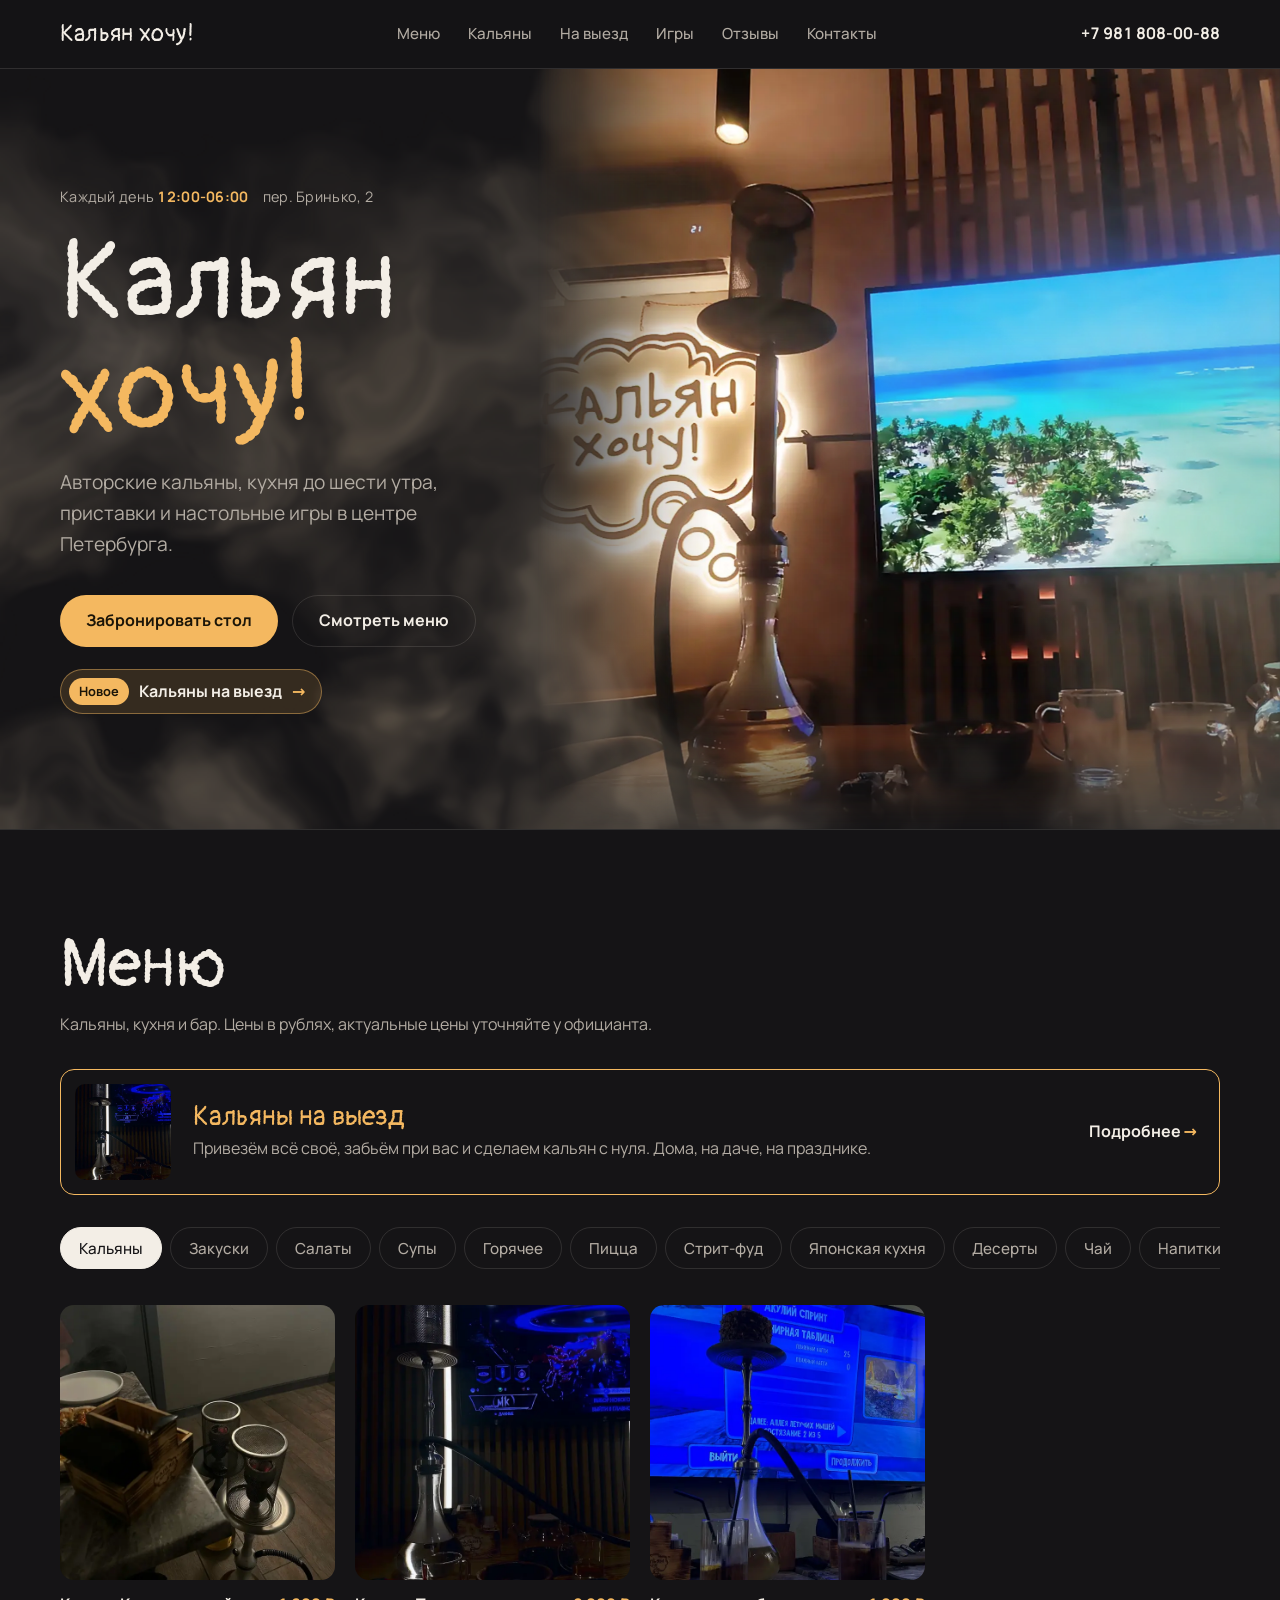
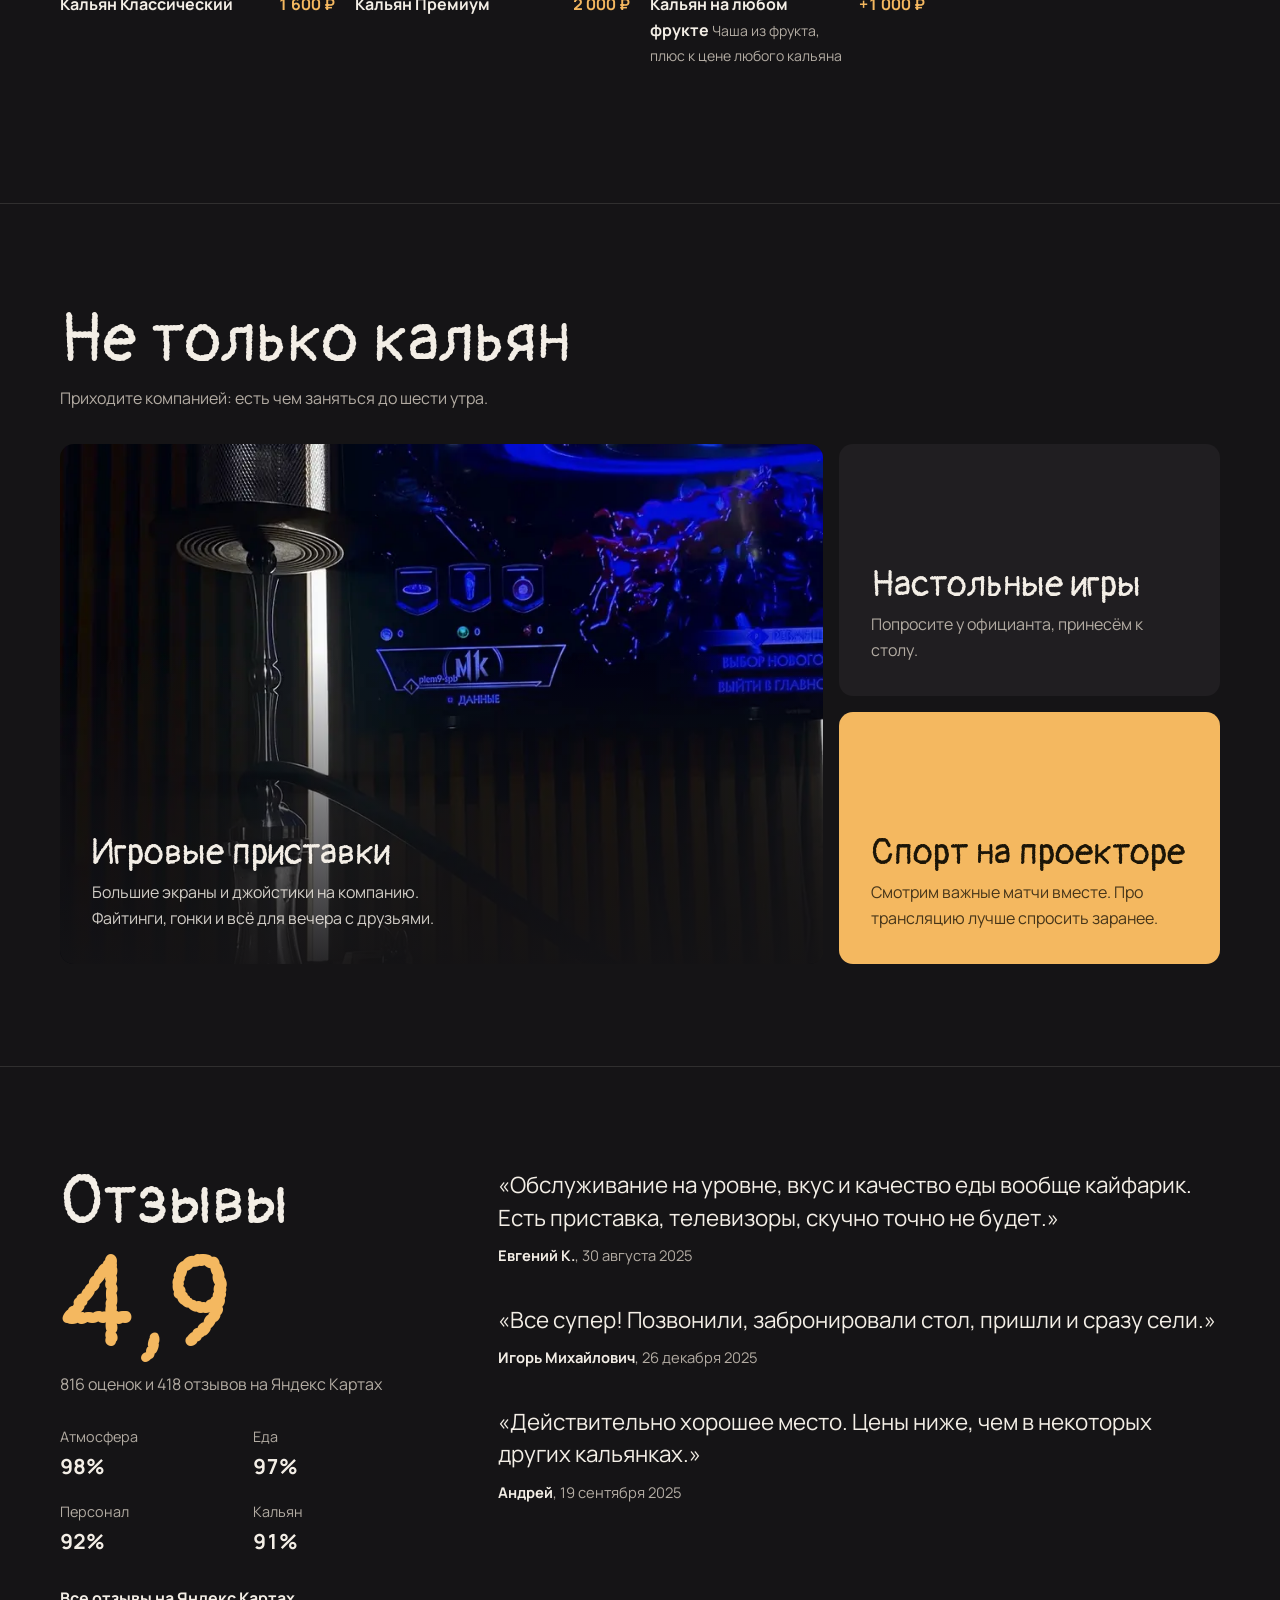
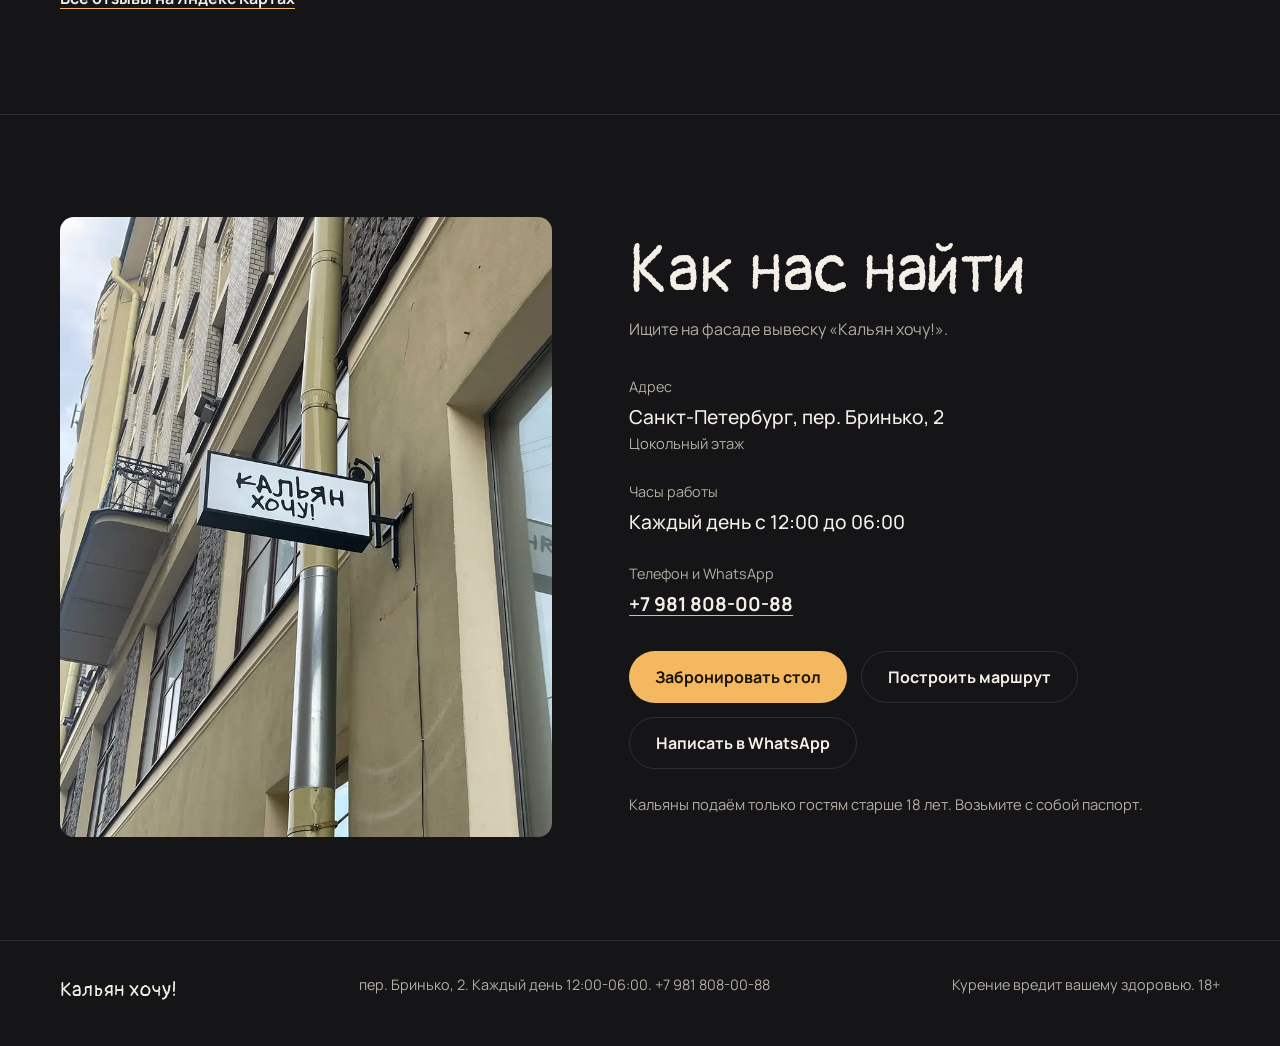
==== commit 40108717: "Replace business lunch with hookah delivery banner, add vyezd page, mobile hero and photo lightbox C" ====
--- a/index.html
+++ b/index.html
@@ -106,8 +106,8 @@
   .mbar .btn { flex: 1 1 0; min-height: 48px; padding: 0 12px; }
   body { padding-bottom: 76px; }
   .hero .wrap { grid-template-columns: 1fr; min-height: 0; padding-block: 0 48px; }
-  .hero-media { position: relative; inset: auto; width: auto; height: 92vw; max-height: 560px; }
-  .hero-media img { object-position: 0% 50%; }
+  .hero-media { position: relative; inset: auto; width: auto; height: 118vw; max-height: 640px; }
+  .hero-media img { object-position: 0% 30%; }
   .hero-media { -webkit-mask-image: linear-gradient(0deg, transparent 0%, rgb(0 0 0 / .45) 9%, rgb(0 0 0 / .85) 18%, #000 26%); mask-image: linear-gradient(0deg, transparent 0%, rgb(0 0 0 / .45) 9%, rgb(0 0 0 / .85) 18%, #000 26%); }
 }
 @media (max-width: 420px) {
@@ -119,10 +119,22 @@
 .menu { padding-block: clamp(56px, 8vw, 104px); border-top: 1px solid var(--line); }
 .section-title { font-family: var(--font-display); font-weight: 400; font-size: clamp(2.6rem, 6vw, 4.2rem); line-height: 1; margin: 0 0 12px; }
 .section-note { color: var(--muted); margin: 0 0 32px; max-width: 60ch; }
-.lunch { display: flex; flex-wrap: wrap; align-items: center; justify-content: space-between; gap: 12px 24px; padding: 18px 22px; margin: 0 0 32px; border: 1.5px solid var(--accent); border-radius: var(--radius); }
-.lunch p { margin: 0; min-width: 0; }
-.lunch b { color: var(--accent); }
-.lunch .price { font-family: var(--font-display); font-size: 2rem; line-height: 1; color: var(--accent); white-space: nowrap; }
+.trip { display: grid; grid-template-columns: 96px minmax(0, 1fr) auto; align-items: center; gap: 18px 22px; padding: 14px 22px 14px 14px; margin: 0 0 32px; border: 1.5px solid var(--accent); border-radius: var(--radius); text-decoration: none; transition: background-color .2s; }
+.trip:hover { background: color-mix(in srgb, var(--accent) 8%, transparent); }
+.trip img { width: 96px; height: 96px; object-fit: cover; border-radius: 10px; }
+.trip-text b { display: block; font-family: var(--font-display); font-weight: 400; font-size: 1.7rem; line-height: 1.1; color: var(--accent); margin-bottom: 4px; }
+.trip-text { color: var(--muted); }
+.trip-go { font-weight: 700; color: var(--fg); white-space: nowrap; }
+.trip-go::after { content: " \2192"; color: var(--accent); }
+@media (max-width: 600px) { .trip { grid-template-columns: 72px minmax(0, 1fr); } .trip img { width: 72px; height: 72px; } .trip-go { grid-column: 1 / -1; } .trip-text b { font-size: 1.45rem; } }
+.trip-pill { display: inline-flex; align-items: center; gap: 10px; margin-top: 22px; padding: 8px 16px 8px 8px; border-radius: 999px; background: color-mix(in srgb, var(--accent) 14%, transparent); border: 1px solid color-mix(in srgb, var(--accent) 45%, transparent); color: var(--fg); font-weight: 700; text-decoration: none; }
+.trip-pill span { padding: 3px 10px; border-radius: 999px; background: var(--accent); color: var(--accent-ink); font-size: .8rem; }
+.trip-pill::after { content: "\2192"; color: var(--accent); }
+.zoomable { cursor: zoom-in; }
+.lb { position: fixed; inset: 0; z-index: 50; display: grid; place-items: center; padding: 16px; background: rgb(10 9 11 / .94); cursor: zoom-out; }
+.lb[hidden] { display: none; }
+.lb img { max-width: 100%; max-height: 100%; object-fit: contain; border-radius: 10px; }
+.lb button { position: absolute; top: calc(10px + env(safe-area-inset-top, 0px)); right: 10px; width: 48px; height: 48px; border: 0; border-radius: 999px; background: rgb(255 255 255 / .12); color: #fff; font-size: 1.6rem; cursor: pointer; }
 .tabs { display: flex; gap: 8px; overflow-x: auto; scrollbar-width: none; margin: 0 0 32px; padding-bottom: 4px; -webkit-overflow-scrolling: touch; }
 .tabs::-webkit-scrollbar { display: none; }
 .tab { flex: none; min-height: 42px; padding: 0 18px; border-radius: 999px; border: 1.5px solid var(--line); background: transparent; color: var(--muted); font: 500 .95rem var(--font-body); cursor: pointer; transition: color .2s, border-color .2s, background-color .2s; }
@@ -225,6 +237,7 @@
       <ul>
         <li><a href="#menu">Меню</a></li>
         <li><a href="#hookah">Кальяны</a></li>
+        <li><a href="vyezd.html">На выезд</a></li>
         <li><a href="#games">Игры</a></li>
         <li><a href="#reviews">Отзывы</a></li>
         <li><a href="#contacts">Контакты</a></li>
@@ -256,6 +269,7 @@
           <a class="btn btn-primary" href="tel:+79818080088">Забронировать стол</a>
           <a class="btn btn-ghost" href="#menu">Смотреть меню</a>
         </div>
+        <a class="trip-pill rise d3" href="vyezd.html"><span>Новое</span> Кальяны на выезд</a>
       </div>
     </div>
   </section>
@@ -332,11 +346,12 @@
     <div class="wrap">
       <h2 class="section-title">Меню</h2>
       <p class="section-note">Кальяны, кухня и бар. Цены в рублях, актуальные цены уточняйте у официанта.</p>
-      <div class="lunch" id="hookah">
-        <p><b>Бизнес-ланч с кальяном</b> по будням с 12:00 до 16:30: суп, салат, горячее, чай или кофе и премиум-кальян.</p>
-        <span class="price">990 ₽</span>
-      </div>
-      <div class="tabs" role="tablist" aria-label="Разделы меню"><button class="tab" role="tab" type="button" data-target="m-hookah" aria-controls="m-hookah">Кальяны</button><button class="tab" role="tab" type="button" data-target="m-snacks" aria-controls="m-snacks">Закуски</button><button class="tab" role="tab" type="button" data-target="m-salads" aria-controls="m-salads">Салаты</button><button class="tab" role="tab" type="button" data-target="m-soups" aria-controls="m-soups">Супы</button><button class="tab" role="tab" type="button" data-target="m-hot" aria-controls="m-hot">Горячее</button><button class="tab" role="tab" type="button" data-target="m-pizza" aria-controls="m-pizza">Пицца</button><button class="tab" role="tab" type="button" data-target="m-street" aria-controls="m-street">Стрит-фуд</button><button class="tab" role="tab" type="button" data-target="m-japan" aria-controls="m-japan">Японская кухня</button><button class="tab" role="tab" type="button" data-target="m-desserts" aria-controls="m-desserts">Десерты</button><button class="tab" role="tab" type="button" data-target="m-tea" aria-controls="m-tea">Чай</button><button class="tab" role="tab" type="button" data-target="m-drinks" aria-controls="m-drinks">Напитки</button><button class="tab" role="tab" type="button" data-target="m-beer" aria-controls="m-beer">Пиво</button></div>
+      <a class="trip" href="vyezd.html">
+        <img src="img/menu/hookah-premium.webp" width="640" height="640" loading="lazy" alt="">
+        <span class="trip-text"><b>Кальяны на выезд</b> Привезём всё своё, забьём при вас и сделаем кальян с нуля. Дома, на даче, на празднике.</span>
+        <span class="trip-go">Подробнее</span>
+      </a>
+      <div class="tabs" id="hookah" role="tablist" aria-label="Разделы меню"><button class="tab" role="tab" type="button" data-target="m-hookah" aria-controls="m-hookah">Кальяны</button><button class="tab" role="tab" type="button" data-target="m-snacks" aria-controls="m-snacks">Закуски</button><button class="tab" role="tab" type="button" data-target="m-salads" aria-controls="m-salads">Салаты</button><button class="tab" role="tab" type="button" data-target="m-soups" aria-controls="m-soups">Супы</button><button class="tab" role="tab" type="button" data-target="m-hot" aria-controls="m-hot">Горячее</button><button class="tab" role="tab" type="button" data-target="m-pizza" aria-controls="m-pizza">Пицца</button><button class="tab" role="tab" type="button" data-target="m-street" aria-controls="m-street">Стрит-фуд</button><button class="tab" role="tab" type="button" data-target="m-japan" aria-controls="m-japan">Японская кухня</button><button class="tab" role="tab" type="button" data-target="m-desserts" aria-controls="m-desserts">Десерты</button><button class="tab" role="tab" type="button" data-target="m-tea" aria-controls="m-tea">Чай</button><button class="tab" role="tab" type="button" data-target="m-drinks" aria-controls="m-drinks">Напитки</button><button class="tab" role="tab" type="button" data-target="m-beer" aria-controls="m-beer">Пиво</button></div>
       <div class="panel" id="m-hookah" role="tabpanel"><h3>Кальяны</h3><div class="cards"><article class="card"><img src="img/menu/hookah-classic.webp" width="640" height="640" loading="lazy" alt="Кальян Классический"><div class="card-body"><p class="dish">Кальян Классический </p><span class="cost">1 600 ₽</span></div></article><article class="card"><img src="img/menu/hookah-premium.webp" width="640" height="640" loading="lazy" alt="Кальян Премиум"><div class="card-body"><p class="dish">Кальян Премиум </p><span class="cost">2 000 ₽</span></div></article><article class="card"><img src="img/menu/hookah-fruit.webp" width="640" height="640" loading="lazy" alt="Кальян на любом фрукте"><div class="card-body"><p class="dish">Кальян на любом фрукте <span class="meta">Чаша из фрукта, плюс к цене любого кальяна</span></p><span class="cost">+1 000 ₽</span></div></article></div></div><div class="panel" id="m-snacks" role="tabpanel"><h3>Закуски</h3><div class="cards"><article class="card"><img src="img/menu/gen/d00.webp" width="640" height="640" loading="lazy" alt="Креветки темпура"><div class="card-body"><p class="dish">Креветки темпура <span class="meta">120/40 г</span></p><span class="cost">620 ₽</span></div></article><article class="card"><img src="img/menu/gen/d01.webp" width="640" height="640" loading="lazy" alt="Брускетта с лососем"><div class="card-body"><p class="dish">Брускетта с лососем <span class="meta">200 г</span></p><span class="cost">590 ₽</span></div></article><article class="card"><img src="img/menu/gen/d02.webp" width="640" height="640" loading="lazy" alt="Брускетта с говядиной и пармезаном"><div class="card-body"><p class="dish">Брускетта с говядиной и пармезаном <span class="meta">200 г</span></p><span class="cost">620 ₽</span></div></article><article class="card"><img src="img/menu/gen/d03.webp" width="640" height="640" loading="lazy" alt="Брускетта с вялеными томатами"><div class="card-body"><p class="dish">Брускетта с вялеными томатами <span class="meta">200 г</span></p><span class="cost">490 ₽</span></div></article><article class="card"><img src="img/menu/gen/d04.webp" width="640" height="640" loading="lazy" alt="Чесночные гренки"><div class="card-body"><p class="dish">Чесночные гренки <span class="meta">80/40 г</span></p><span class="cost">уточняйте</span></div></article><article class="card"><img src="img/menu/gen/d05.webp" width="640" height="640" loading="lazy" alt="Сырные палочки"><div class="card-body"><p class="dish">Сырные палочки <span class="meta">110/40 г</span></p><span class="cost">уточняйте</span></div></article></div></div><div class="panel" id="m-salads" role="tabpanel"><h3>Салаты</h3><div class="cards"><article class="card"><img src="img/menu/gen/d06.webp" width="640" height="640" loading="lazy" alt="Цезарь с курицей"><div class="card-body"><p class="dish">Цезарь с курицей <span class="meta">280 г</span></p><span class="cost">590 ₽</span></div></article><article class="card"><img src="img/menu/gen/d07.webp" width="640" height="640" loading="lazy" alt="Салат с говядиной"><div class="card-body"><p class="dish">Салат с говядиной <span class="meta">240 г</span></p><span class="cost">720 ₽</span></div></article><article class="card"><img src="img/menu/gen/d08.webp" width="640" height="640" loading="lazy" alt="Цезарь с креветками"><div class="card-body"><p class="dish">Цезарь с креветками <span class="meta">260 г</span></p><span class="cost">620 ₽</span></div></article><article class="card"><img src="img/menu/gen/d09.webp" width="640" height="640" loading="lazy" alt="Греческий салат"><div class="card-body"><p class="dish">Греческий салат <span class="meta">280 г</span></p><span class="cost">590 ₽</span></div></article><article class="card"><img src="img/menu/gen/d10.webp" width="640" height="640" loading="lazy" alt="Салат с хрустящими баклажанами"><div class="card-body"><p class="dish">Салат с хрустящими баклажанами <span class="meta">370 г</span></p><span class="cost">690 ₽</span></div></article><article class="card"><img src="img/menu/gen/d11.webp" width="640" height="640" loading="lazy" alt="Салат Деревенский"><div class="card-body"><p class="dish">Салат Деревенский <span class="meta">220 г</span></p><span class="cost">490 ₽</span></div></article></div></div><div class="panel" id="m-soups" role="tabpanel"><h3>Супы</h3><div class="cards"><article class="card"><img src="img/menu/gen/d12.webp" width="640" height="640" loading="lazy" alt="Борщ с говядиной"><div class="card-body"><p class="dish">Борщ с говядиной <span class="meta">280 г</span></p><span class="cost">550 ₽</span></div></article><article class="card"><img src="img/menu/gen/d13.webp" width="640" height="640" loading="lazy" alt="Куриный суп"><div class="card-body"><p class="dish">Куриный суп <span class="meta">260 г</span></p><span class="cost">490 ₽</span></div></article><article class="card"><img src="img/menu/gen/d14.webp" width="640" height="640" loading="lazy" alt="Том Ям с морепродуктами"><div class="card-body"><p class="dish">Том Ям с морепродуктами <span class="meta">320 г</span></p><span class="cost">690 ₽</span></div></article></div></div><div class="panel" id="m-hot" role="tabpanel"><h3>Горячее</h3><div class="cards"><article class="card"><img src="img/menu/gen/d15.webp" width="640" height="640" loading="lazy" alt="Свиные рёбра"><div class="card-body"><p class="dish">Свиные рёбра <span class="meta">250-270 г</span></p><span class="cost">720 ₽</span></div></article><article class="card"><img src="img/menu/gen/d16.webp" width="640" height="640" loading="lazy" alt="ВОК с курицей"><div class="card-body"><p class="dish">ВОК с курицей <span class="meta">290 г</span></p><span class="cost">590 ₽</span></div></article><article class="card"><img src="img/menu/gen/d17.webp" width="640" height="640" loading="lazy" alt="Спагетти Карбонара"><div class="card-body"><p class="dish">Спагетти Карбонара <span class="meta">190 г</span></p><span class="cost">620 ₽</span></div></article><article class="card"><img src="img/menu/gen/d18.webp" width="640" height="640" loading="lazy" alt="Куриная грудка"><div class="card-body"><p class="dish">Куриная грудка <span class="meta">260 г, со свежими овощами</span></p><span class="cost">620 ₽</span></div></article><article class="card"><img src="img/menu/gen/d19.webp" width="640" height="640" loading="lazy" alt="Бифштекс"><div class="card-body"><p class="dish">Бифштекс <span class="meta">280 г, с картофельным пюре</span></p><span class="cost">690 ₽</span></div></article><article class="card"><img src="img/menu/gen/d20.webp" width="640" height="640" loading="lazy" alt="ВОК с креветками"><div class="card-body"><p class="dish">ВОК с креветками <span class="meta">290 г</span></p><span class="cost">620 ₽</span></div></article><article class="card"><img src="img/menu/gen/d21.webp" width="640" height="640" loading="lazy" alt="Паста с лососем и креветками"><div class="card-body"><p class="dish">Паста с лососем и креветками <span class="meta">190 г</span></p><span class="cost">690 ₽</span></div></article><article class="card"><img src="img/menu/gen/d22.webp" width="640" height="640" loading="lazy" alt="Паста с курицей и беконом"><div class="card-body"><p class="dish">Паста с курицей и беконом <span class="meta">190 г</span></p><span class="cost">670 ₽</span></div></article><article class="card"><img src="img/menu/gen/d23.webp" width="640" height="640" loading="lazy" alt="Паста с курицей и грибами"><div class="card-body"><p class="dish">Паста с курицей и грибами <span class="meta">190 г</span></p><span class="cost">550 ₽</span></div></article><article class="card"><img src="img/menu/gen/d24.webp" width="640" height="640" loading="lazy" alt="Куриные котлеты"><div class="card-body"><p class="dish">Куриные котлеты <span class="meta">230 г</span></p><span class="cost">550 ₽</span></div></article><article class="card"><img src="img/menu/gen/d25.webp" width="640" height="640" loading="lazy" alt="Пельмени со сметаной"><div class="card-body"><p class="dish">Пельмени со сметаной <span class="meta">260 г</span></p><span class="cost">620 ₽</span></div></article><article class="card"><img src="img/menu/gen/d26.webp" width="640" height="640" loading="lazy" alt="Рваная говядина"><div class="card-body"><p class="dish">Рваная говядина <span class="meta">100 г</span></p><span class="cost">870 ₽</span></div></article></div></div><div class="panel" id="m-pizza" role="tabpanel"><h3>Пицца</h3><div class="cards"><article class="card"><img src="img/menu/gen/d27.webp" width="640" height="640" loading="lazy" alt="Пеперони"><div class="card-body"><p class="dish">Пеперони <span class="meta">280 г</span></p><span class="cost">590 ₽</span></div></article><article class="card"><img src="img/menu/gen/d28.webp" width="640" height="640" loading="lazy" alt="4 сыра"><div class="card-body"><p class="dish">4 сыра <span class="meta">260 г</span></p><span class="cost">590 ₽</span></div></article><article class="card"><img src="img/menu/gen/d29.webp" width="640" height="640" loading="lazy" alt="Чикен Песто"><div class="card-body"><p class="dish">Чикен Песто <span class="meta">280 г</span></p><span class="cost">590 ₽</span></div></article></div></div><div class="panel" id="m-street" role="tabpanel"><h3>Стрит-фуд</h3><div class="cards"><article class="card"><img src="img/menu/gen/d30.webp" width="640" height="640" loading="lazy" alt="Бургер с говядиной"><div class="card-body"><p class="dish">Бургер с говядиной <span class="meta">360 г, с картофелем фри</span></p><span class="cost">720 ₽</span></div></article><article class="card"><img src="img/menu/gen/d31.webp" width="640" height="640" loading="lazy" alt="Бургер с рваной говядиной"><div class="card-body"><p class="dish">Бургер с рваной говядиной <span class="meta">420 г, с картофелем фри</span></p><span class="cost">870 ₽</span></div></article><article class="card"><img src="img/menu/gen/d32.webp" width="640" height="640" loading="lazy" alt="Бургер с курицей"><div class="card-body"><p class="dish">Бургер с курицей <span class="meta">360 г, с картофелем фри</span></p><span class="cost">620 ₽</span></div></article><article class="card"><img src="img/menu/gen/d33.webp" width="640" height="640" loading="lazy" alt="Кесадилья с курицей"><div class="card-body"><p class="dish">Кесадилья с курицей <span class="meta">360 г, с картофелем фри</span></p><span class="cost">590 ₽</span></div></article><article class="card"><img src="img/menu/gen/d34.webp" width="640" height="640" loading="lazy" alt="Сэндвич с курицей"><div class="card-body"><p class="dish">Сэндвич с курицей <span class="meta">290 г</span></p><span class="cost">490 ₽</span></div></article></div></div><div class="panel" id="m-japan" role="tabpanel"><h3>Японская кухня</h3><div class="cards"><article class="card"><img src="img/menu/gen/d35.webp" width="640" height="640" loading="lazy" alt="Поке с лососем"><div class="card-body"><p class="dish">Поке с лососем <span class="meta">260 г</span></p><span class="cost">620 ₽</span></div></article><article class="card"><img src="img/menu/gen/d36.webp" width="640" height="640" loading="lazy" alt="Филадельфия с лососем"><div class="card-body"><p class="dish">Филадельфия с лососем <span class="meta">210 г</span></p><span class="cost">690 ₽</span></div></article><article class="card"><img src="img/menu/gen/d37.webp" width="640" height="640" loading="lazy" alt="Темпура ролл с креветками"><div class="card-body"><p class="dish">Темпура ролл с креветками <span class="meta">190 г</span></p><span class="cost">620 ₽</span></div></article><article class="card"><img src="img/menu/gen/d38.webp" width="640" height="640" loading="lazy" alt="Темпура ролл с лососем"><div class="card-body"><p class="dish">Темпура ролл с лососем <span class="meta">190 г</span></p><span class="cost">620 ₽</span></div></article><article class="card"><img src="img/menu/gen/d39.webp" width="640" height="640" loading="lazy" alt="Запечённый ролл с лососем"><div class="card-body"><p class="dish">Запечённый ролл с лососем <span class="meta">220 г</span></p><span class="cost">590 ₽</span></div></article><article class="card"><img src="img/menu/gen/d40.webp" width="640" height="640" loading="lazy" alt="Запечённый ролл с курицей"><div class="card-body"><p class="dish">Запечённый ролл с курицей <span class="meta">230 г</span></p><span class="cost">450 ₽</span></div></article></div></div><div class="panel" id="m-desserts" role="tabpanel"><h3>Десерты</h3><div class="cards"><article class="card"><img src="img/menu/gen/d41.webp" width="640" height="640" loading="lazy" alt="Пахлава фисташковая"><div class="card-body"><p class="dish">Пахлава фисташковая </p><span class="cost">490 ₽</span></div></article><article class="card"><img src="img/menu/gen/d42.webp" width="640" height="640" loading="lazy" alt="Шоколадный фондан с мороженым"><div class="card-body"><p class="dish">Шоколадный фондан с мороженым </p><span class="cost">540 ₽</span></div></article><article class="card"><img src="img/menu/gen/d43.webp" width="640" height="640" loading="lazy" alt="Чизкейк Нью-Йорк"><div class="card-body"><p class="dish">Чизкейк Нью-Йорк </p><span class="cost">350 ₽</span></div></article><article class="card"><img src="img/menu/gen/d44.webp" width="640" height="640" loading="lazy" alt="Мороженое"><div class="card-body"><p class="dish">Мороженое <span class="meta">3 шарика</span></p><span class="cost">190 ₽</span></div></article></div></div><div class="panel" id="m-tea" role="tabpanel"><h3>Чай</h3><div class="cards"><article class="card"><img src="img/menu/gen/d45.webp" width="640" height="640" loading="lazy" alt="Фирменный чай"><div class="card-body"><p class="dish">Фирменный чай <span class="meta">800 мл, облепиховый, малина с имбирём, пуэр на вишне, витаминный</span></p><span class="cost">690 ₽</span></div></article><article class="card"><img src="img/menu/gen/d46.webp" width="640" height="640" loading="lazy" alt="Чёрный"><div class="card-body"><p class="dish">Чёрный <span class="meta">800 мл, ассам, эрл грей</span></p><span class="cost">460 ₽</span></div></article><article class="card"><img src="img/menu/gen/d47.webp" width="640" height="640" loading="lazy" alt="Зелёный"><div class="card-body"><p class="dish">Зелёный <span class="meta">800 мл, жасминовый, сенча</span></p><span class="cost">460 ₽</span></div></article><article class="card"><img src="img/menu/gen/d48.webp" width="640" height="640" loading="lazy" alt="Травяной и фруктовый"><div class="card-body"><p class="dish">Травяной и фруктовый <span class="meta">800 мл, бодрость, лесной сбор, гречишный, вишнёвый пунш</span></p><span class="cost">460 ₽</span></div></article><article class="card"><img src="img/menu/gen/d49.webp" width="640" height="640" loading="lazy" alt="Улун"><div class="card-body"><p class="dish">Улун <span class="meta">800 мл, габа алишань, те гуань инь, да хун пао</span></p><span class="cost">460 ₽</span></div></article><article class="card"><img src="img/menu/gen/d50.webp" width="640" height="640" loading="lazy" alt="Пуэр"><div class="card-body"><p class="dish">Пуэр <span class="meta">800 мл, шу пуэр «Лао Ча Тоу 20 лет»</span></p><span class="cost">460 ₽</span></div></article></div></div><div class="panel" id="m-drinks" role="tabpanel"><h3>Напитки</h3><div class="cards"><article class="card"><img src="img/menu/gen/d51.webp" width="640" height="640" loading="lazy" alt="Домашний лимонад"><div class="card-body"><p class="dish">Домашний лимонад <span class="meta">400 мл, киви, яблоко-базилик, ананас-клюква, малина-огурец, манго-маракуйя, груша-апельсин</span></p><span class="cost">420 ₽</span></div></article><article class="card"><img src="img/menu/gen/d52.webp" width="640" height="640" loading="lazy" alt="Домашний лимонад"><div class="card-body"><p class="dish">Домашний лимонад <span class="meta">1 л, те же вкусы, кувшин на компанию</span></p><span class="cost">690 ₽</span></div></article><article class="card"><img src="img/menu/gen/d53.webp" width="640" height="640" loading="lazy" alt="Кола"><div class="card-body"><p class="dish">Кола <span class="meta">330 мл</span></p><span class="cost">290 ₽</span></div></article><article class="card"><img src="img/menu/gen/d54.webp" width="640" height="640" loading="lazy" alt="Вода с газом или без"><div class="card-body"><p class="dish">Вода с газом или без </p><span class="cost">290 ₽</span></div></article><article class="card"><img src="img/menu/gen/d55.webp" width="640" height="640" loading="lazy" alt="Сок"><div class="card-body"><p class="dish">Сок <span class="meta">300 мл</span></p><span class="cost">250 ₽</span></div></article><article class="card"><img src="img/menu/gen/d56.webp" width="640" height="640" loading="lazy" alt="Red Bull"><div class="card-body"><p class="dish">Red Bull <span class="meta">355 мл</span></p><span class="cost">390 ₽</span></div></article></div></div><div class="panel" id="m-beer" role="tabpanel"><h3>Пиво</h3><div class="cards"><article class="card"><img src="img/menu/gen/d57.webp" width="640" height="640" loading="lazy" alt="Шпатен"><div class="card-body"><p class="dish">Шпатен <span class="meta">450 мл, светлый лагер, 5,2%</span></p><span class="cost">490 ₽</span></div></article><article class="card"><img src="img/menu/gen/d58.webp" width="640" height="640" loading="lazy" alt="Корона Экстра"><div class="card-body"><p class="dish">Корона Экстра <span class="meta">330 мл, светлый лагер, 4,5%</span></p><span class="cost">490 ₽</span></div></article><article class="card"><img src="img/menu/gen/d59.webp" width="640" height="640" loading="lazy" alt="Пауланер"><div class="card-body"><p class="dish">Пауланер <span class="meta">500 мл, пшеничное нефильтрованное, 5,5%</span></p><span class="cost">550 ₽</span></div></article><article class="card"><img src="img/menu/gen/d60.webp" width="640" height="640" loading="lazy" alt="Францисканер"><div class="card-body"><p class="dish">Францисканер <span class="meta">450 мл, светлое нефильтрованное, 5,0%</span></p><span class="cost">490 ₽</span></div></article><article class="card"><img src="img/menu/gen/d61.webp" width="640" height="640" loading="lazy" alt="Гиннесс Стаут"><div class="card-body"><p class="dish">Гиннесс Стаут <span class="meta">500 мл, тёмное, 4,2%</span></p><span class="cost">550 ₽</span></div></article><article class="card"><img src="img/menu/gen/d62.webp" width="640" height="640" loading="lazy" alt="Сидр Белый Феникс"><div class="card-body"><p class="dish">Сидр Белый Феникс <span class="meta">450 мл, 5,6%</span></p><span class="cost">490 ₽</span></div></article></div></div>
     </div>
   </section>
@@ -449,6 +464,25 @@
   show(tabs[0].dataset.target);
 })();
 </script>
+<script>
+/* Tap any photo to open it full screen */
+(function () {
+  var imgs = document.querySelectorAll('.card img, .tile-photo img, .contacts-photo img');
+  if (!imgs.length) return;
+  var lb = document.createElement('div');
+  lb.className = 'lb'; lb.hidden = true; lb.setAttribute('role', 'dialog'); lb.setAttribute('aria-modal', 'true');
+  lb.innerHTML = '<img alt=""><button type="button" aria-label="Закрыть">&times;</button>';
+  document.body.appendChild(lb);
+  var big = lb.querySelector('img');
+  function close() { lb.hidden = true; big.removeAttribute('src'); document.documentElement.style.overflow = ''; }
+  lb.addEventListener('click', close);
+  document.addEventListener('keydown', function (e) { if (e.key === 'Escape' && !lb.hidden) close(); });
+  imgs.forEach(function (img) {
+    img.classList.add('zoomable');
+    img.addEventListener('click', function () { big.src = img.currentSrc || img.src; big.alt = img.alt; lb.hidden = false; document.documentElement.style.overflow = 'hidden'; });
+  });
+})();
+</script>
 
 </body>
 </html>
